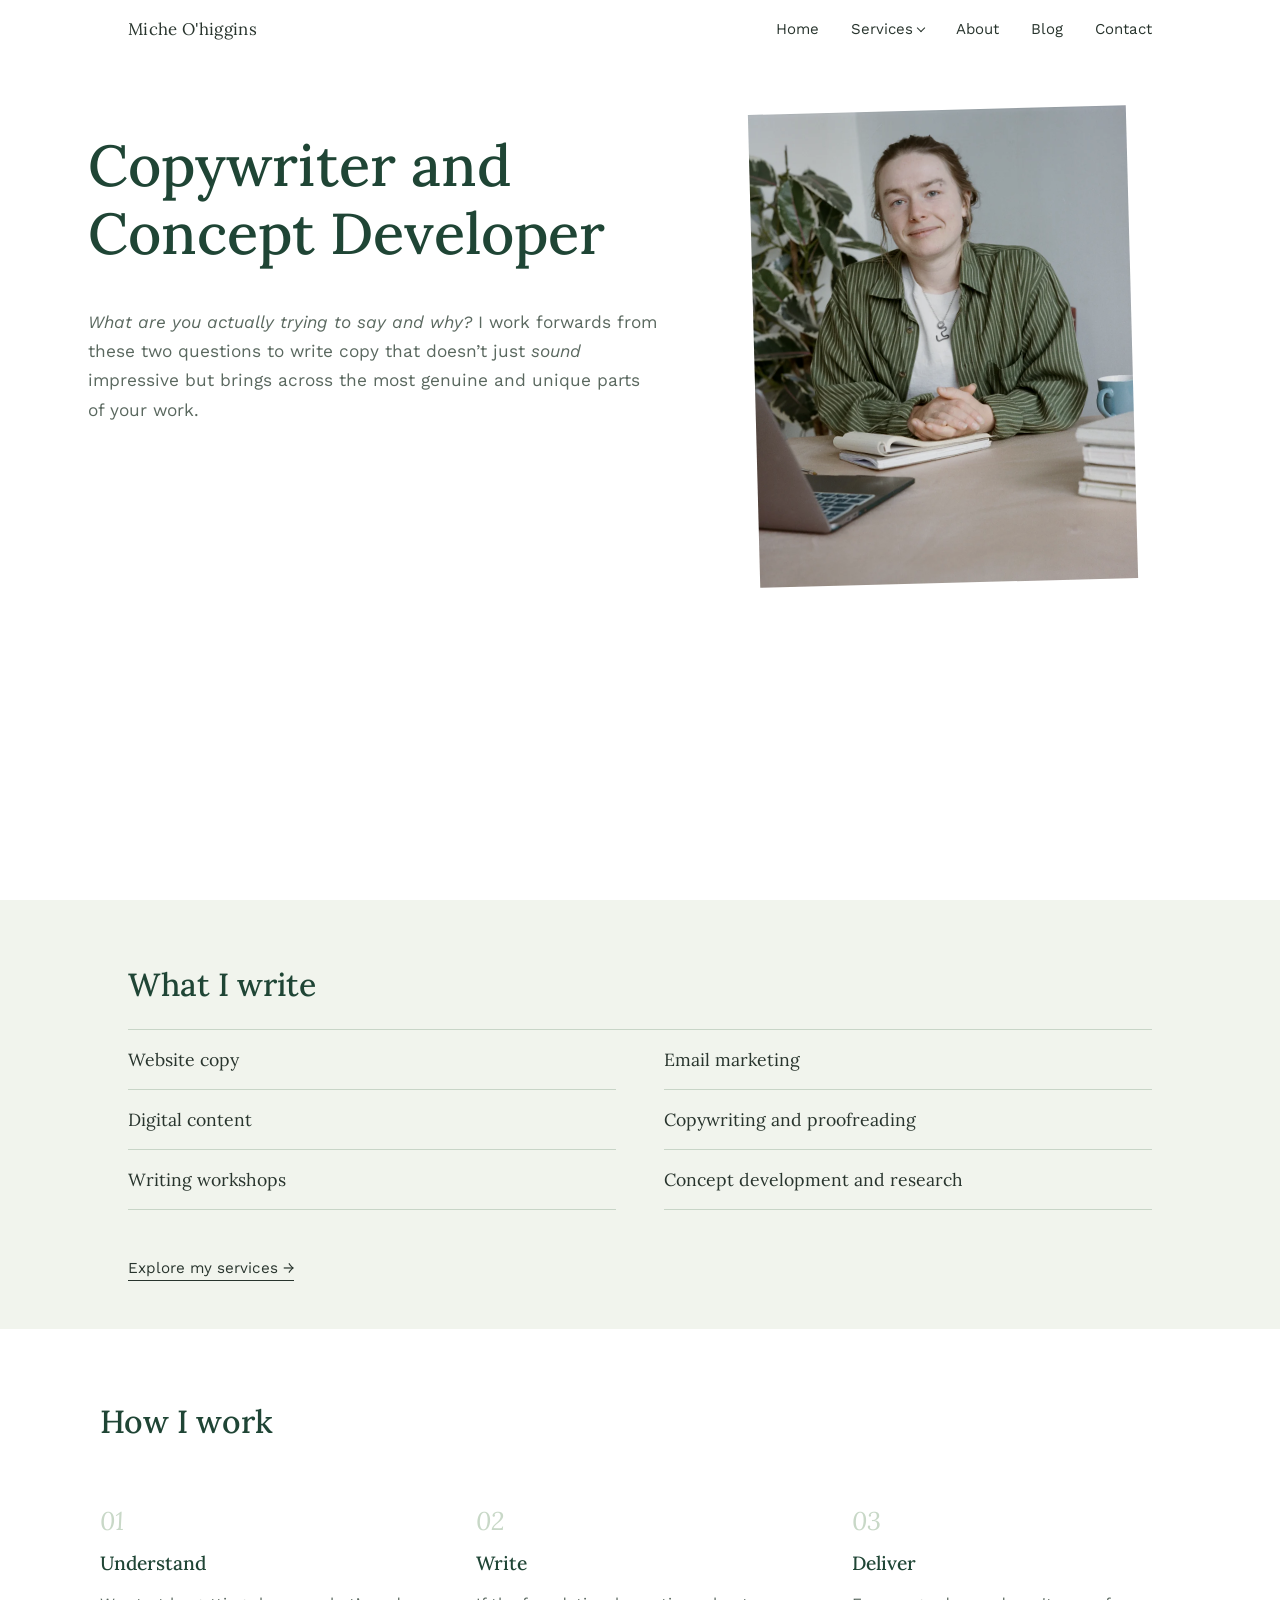
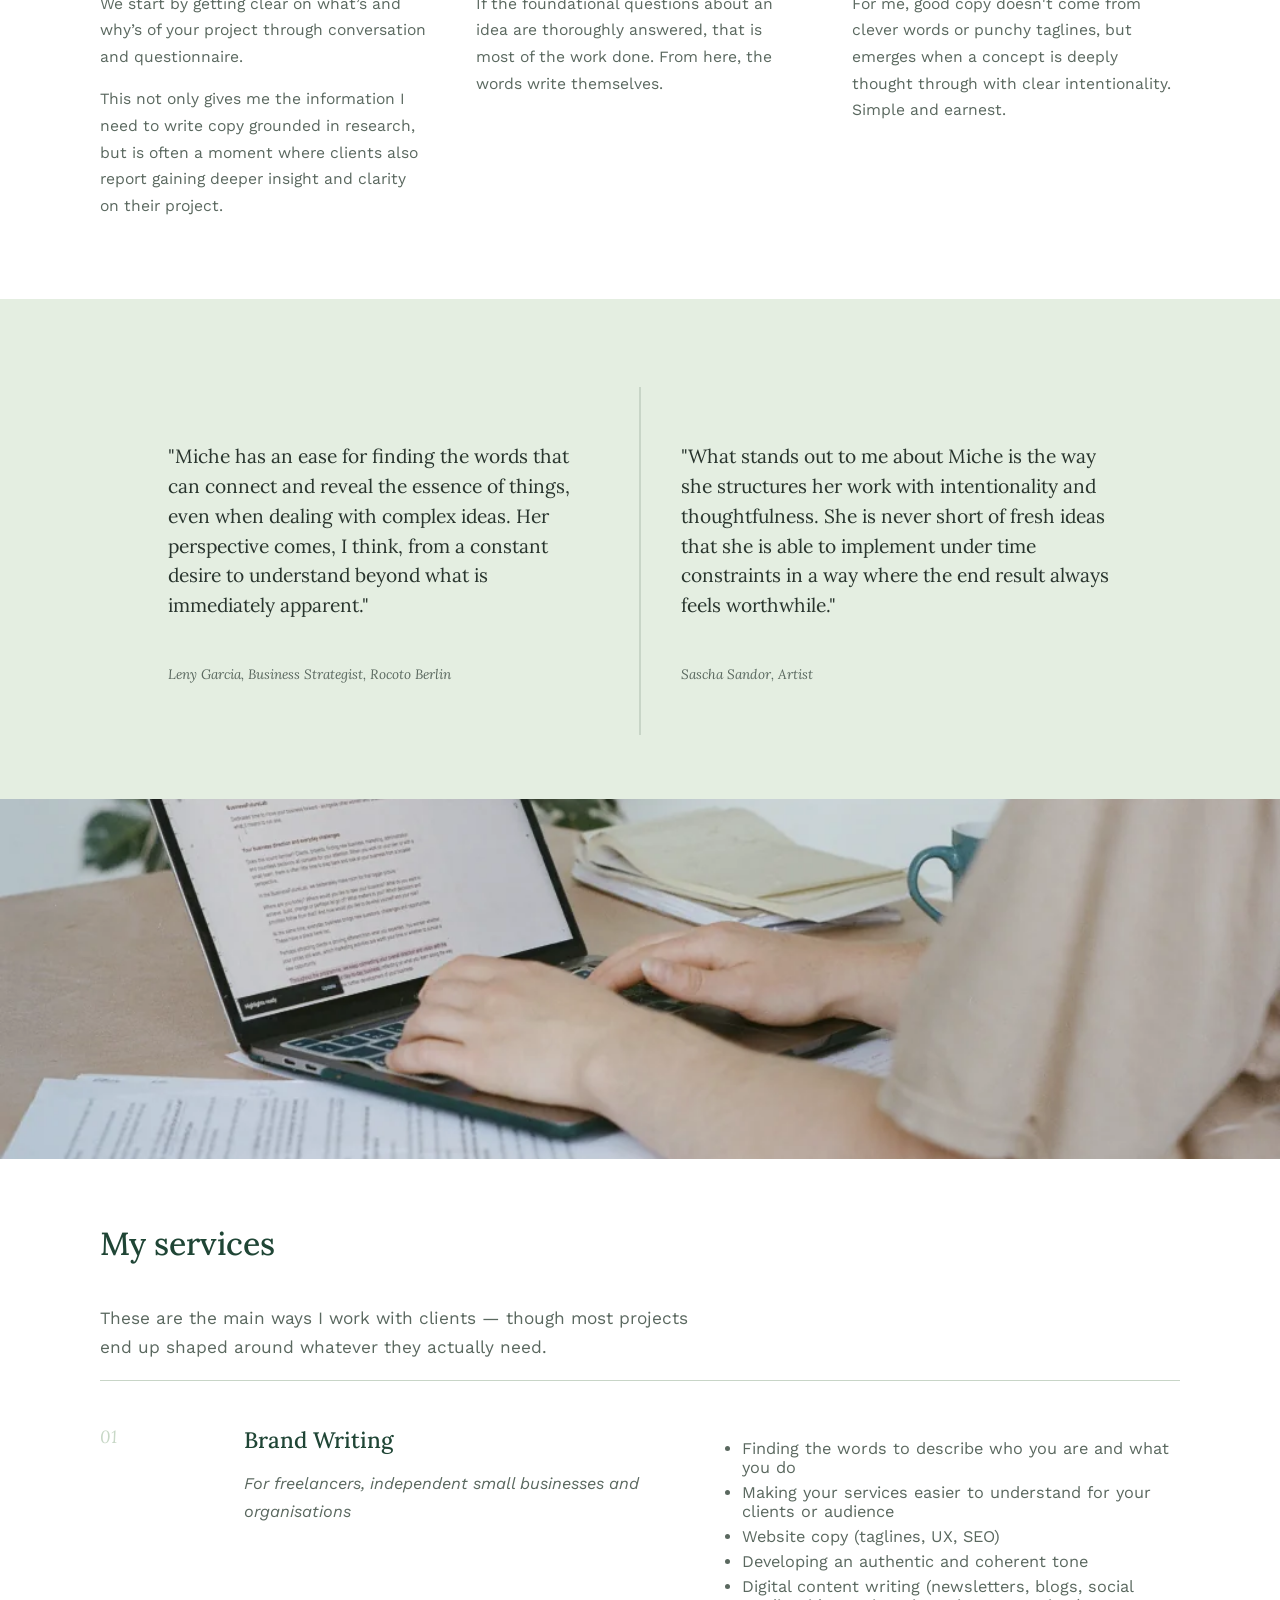
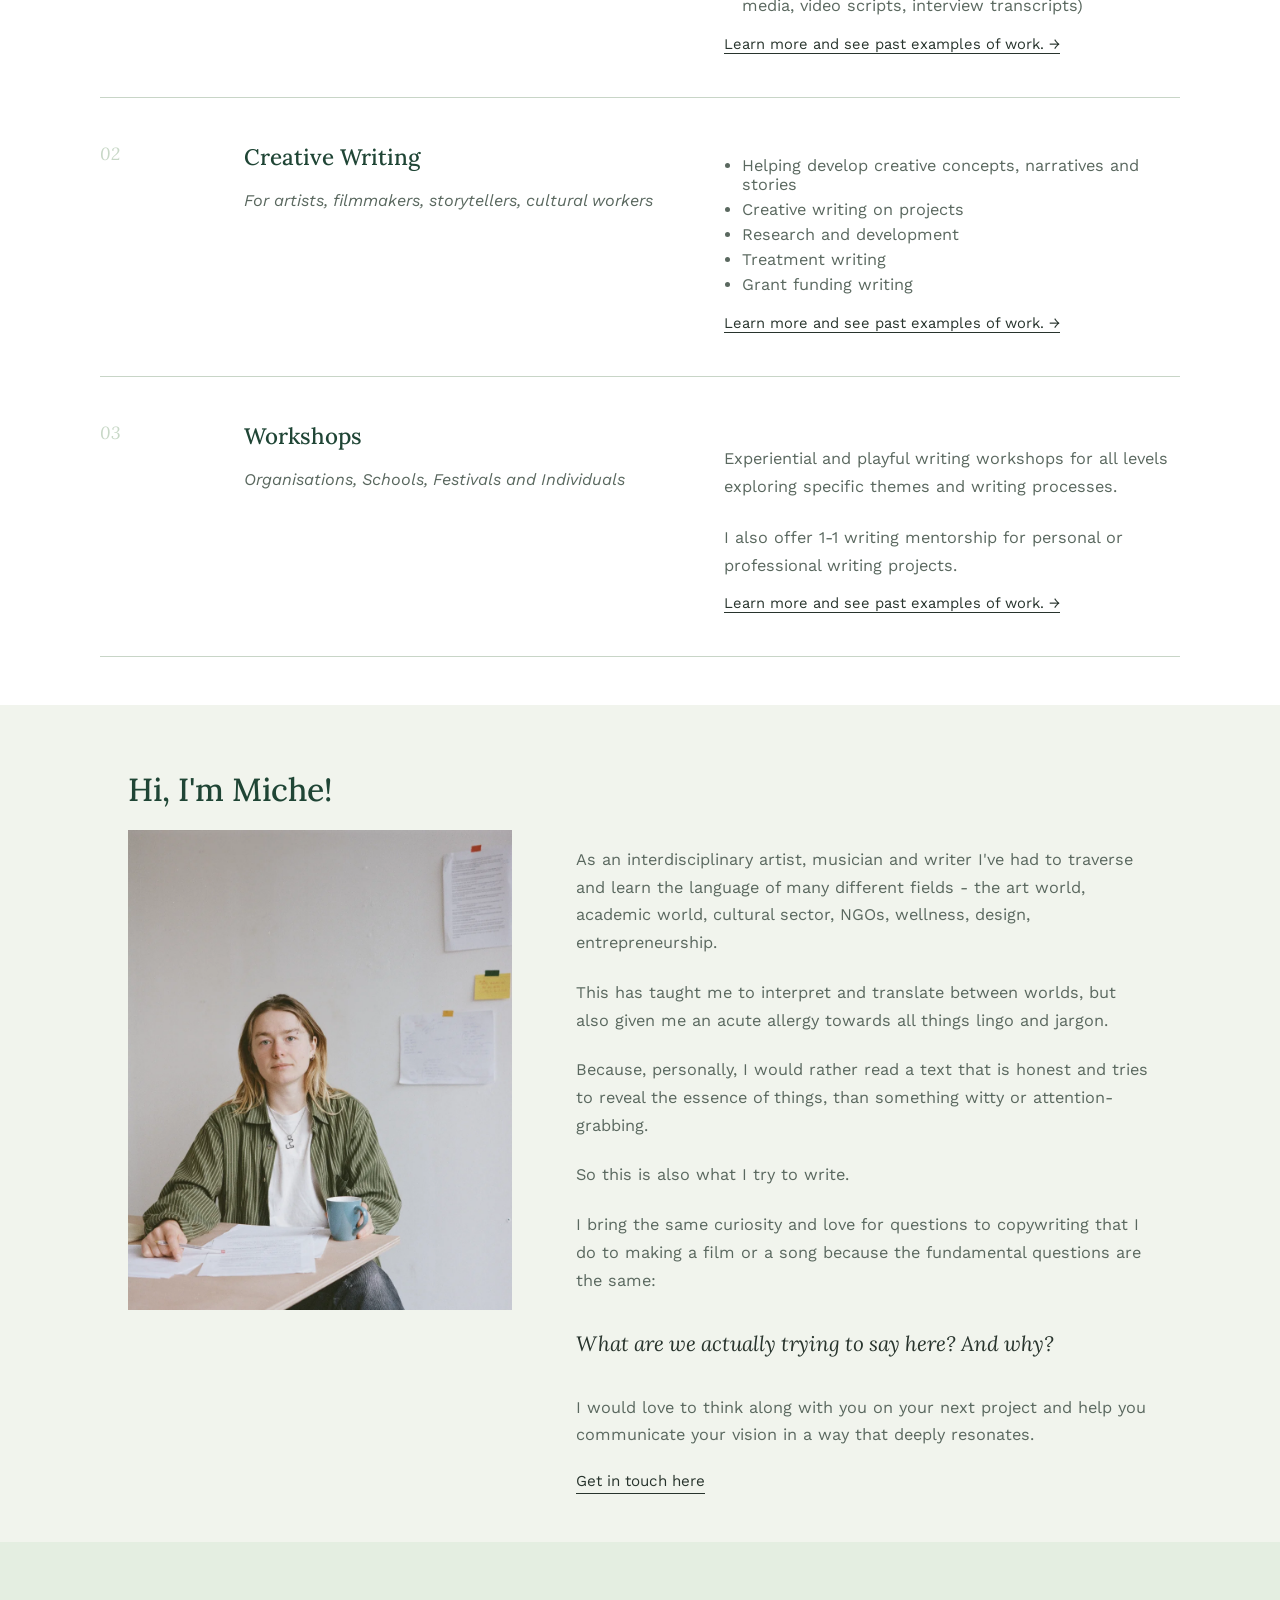
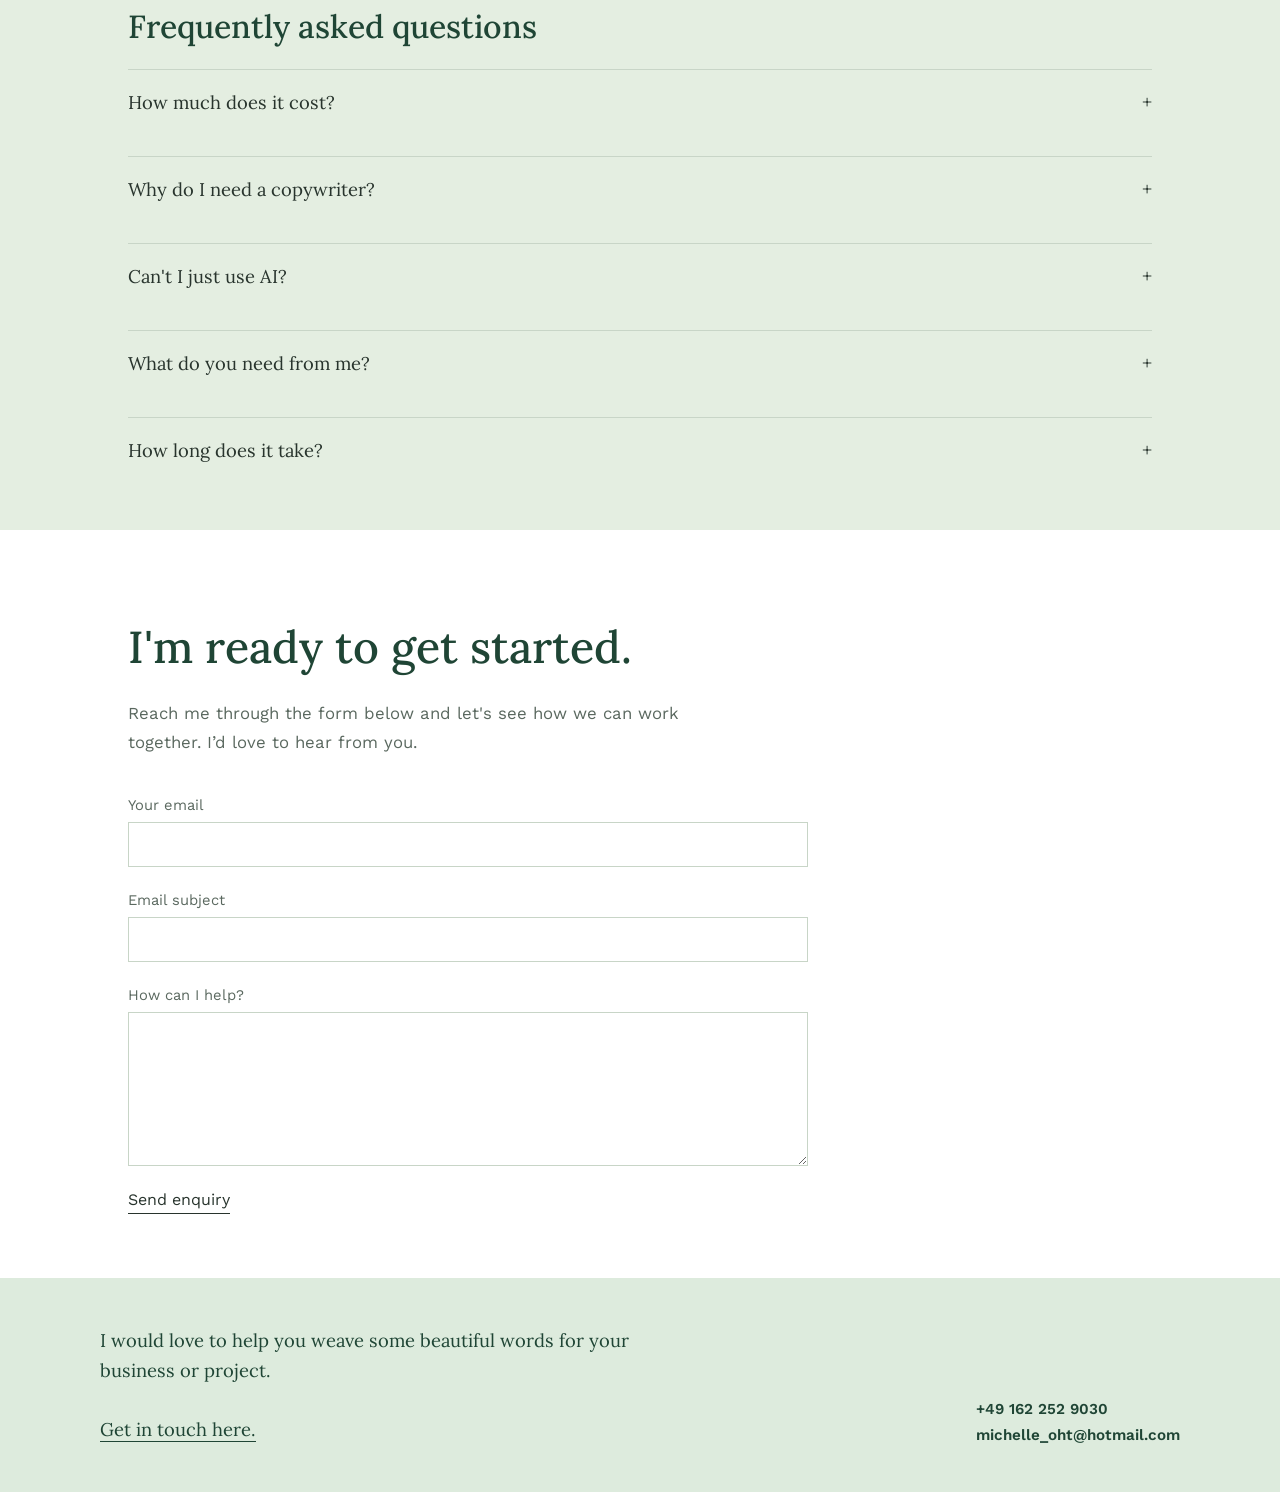
==== index.html @ e4457ed1 "webp images + equal mobile section padding" ====
<!DOCTYPE html>
<html lang="en">
<head>
<meta charset="UTF-8">
<meta name="viewport" content="width=device-width, initial-scale=1, viewport-fit=cover">
<title>Miche O'higgins — Copywriter and Concept Developer</title>
<link rel="preconnect" href="https://fonts.googleapis.com">
<link rel="preconnect" href="https://fonts.gstatic.com" crossorigin>
<link href="https://fonts.googleapis.com/css2?family=Lora:ital,wght@0,400;0,500;0,600;1,400&family=Work+Sans:wght@300;400;500;600&display=swap" rel="stylesheet">
<link rel="stylesheet" href="css/style.css?v=2">
</head>
<body class="homepage">

<header class="nav" id="siteNav">
  <div class="nav-inner">
    <a class="nav-name" href="#top">Miche O'higgins</a>
    <nav class="links" id="navLinks">
      <a href="#top">Home</a>
      <div class="dropdown" id="servicesDropdown">
        <button class="dd-trigger" id="ddTrigger" aria-expanded="false" aria-haspopup="true">Services</button>
        <div class="dd-menu" id="ddMenu">
          <a href="brand-writing.html">Brand Writing</a>
          <a href="creative-writing.html">Creative Writing</a>
          <a href="workshops.html">Workshops</a>
        </div>
      </div>
      <a href="about.html">About</a>
      <a href="blog.html">Blog</a>
      <a href="#contact">Contact</a>
    </nav>
    <button class="menu-btn" id="menuBtn" aria-label="Toggle menu">Menu</button>
  </div>
</header>

<main id="top">

  <section class="hero">
    <div class="hero-inner wrap">
      <div class="hero-copy">
        <h1>Copywriter and Concept Developer</h1>
        <p class="lede"><em>What are you actually trying to say and why?</em> I work forwards from these two questions to write copy that doesn’t just <em>sound</em> impressive but brings across the most genuine and unique parts of your work.</p>
      </div>
      <img class="hero-profile" src="images/6.webp" alt="Portrait of Miche O'higgins">
    </div>
  </section>

  <section class="services-intro" id="what">
    <div class="wrap fade">
      <h2>What I write</h2>
      <ul class="plain">
        <li>Website copy</li>
        <li>Email marketing</li>
        <li>Digital content</li>
        <li>Copywriting and proofreading</li>
        <li>Writing workshops</li>
        <li>Concept development and research</li>
        
      </ul>
      <a class="btn" href="#services">Explore my services →</a>
    </div>
  </section>

  <section class="wrap fade" id="how">
    <h2 style="font-size:2rem;font-weight:500;margin:0 0 40px;">How I work</h2>
    <div class="work-cols">
      <div class="work-col">
        <div class="num">01</div>
        <h3>Understand</h3>
        <p>We start by getting clear on what’s and why’s of your project through conversation and questionnaire.</p>
        <p>This not only gives me the information I need to write copy grounded in research, but is often a moment where clients also report gaining deeper insight and clarity on their project.</p>
      </div>
      <div class="work-col">
        <div class="num">02</div>
        <h3>Write</h3>
        <p>If the foundational questions about an idea are thoroughly answered, that is most of the work done. From here, the words write themselves.</p>
      </div>
      <div class="work-col">
        <div class="num">03</div>
        <h3>Deliver</h3>
        <p>For me, good copy doesn't come from clever words or punchy taglines, but emerges when a concept is deeply thought through with clear intentionality. Simple and earnest.</p>
      </div>
    </div>
  </section>

  <section class="testimonials fade">
    <div class="wrap">
      <div class="t-grid">
        <div class="t-card">
          <p>&quot;Miche has an ease for finding the words that can connect and reveal the essence of things, even when dealing with complex ideas. Her perspective comes, I think, from a constant desire to understand beyond what is immediately apparent.&quot;</p>
          <p class="who">Leny Garcia, Business Strategist, Rocoto Berlin</p>
        </div>
        <div class="t-card">
          <p>&quot;What stands out to me about Miche is the way she structures her work with intentionality and thoughtfulness. She is never short of fresh ideas that she is able to implement under time constraints in a way where the end result always feels worthwhile.&quot;</p>
          <p class="who">Sascha Sandor, Artist</p>
        </div>
      </div>
    </div>
  </section>

  <div class="img-banner" role="img" aria-label="Decorative banner image"></div>

  <section class="wrap fade" id="services">
    <h2 style="font-size:2rem;font-weight:500;margin:0 0 40px;">My services</h2>
    <p style="max-width:56ch;">These are the main ways I work with clients — though most projects end up shaped around whatever they actually need.</p>

    <div class="service">
      <div class="snum">01</div>
      <div><h3><a href="brand-writing.html">Brand Writing</a></h3><p class="sub"><em>For freelancers, independent small businesses and organisations</em></p></div>
      <div><ul><li>Finding the words to describe who you are and what you do </li><li>Making your services easier to understand for your clients or audience</li><li>Website copy (taglines, UX, SEO)</li><li>Developing an authentic and coherent tone</li><li>Digital content writing (newsletters, blogs, social media, video scripts, interview transcripts)</li></ul><a class="service-learn-more" href="brand-writing.html">Learn more and see past examples of work. →</a><div class="service-examples"><h4>Examples of past work</h4><details class="accordion"><summary>Mette Theilmann<span class="icon">+</span></summary><div class="a-body"><p>&quot;Working with Miche as a copywriter was not only helpful but also highly inspiring and insightful. She brought a thoughtful and creative approach to the process, by asking questions that gently challenged and expanded my ideas and concepts. This helped us bring greater depth, meaning and authenticity to a business concept that was complex and deeply personal.&quot;</p><p>&quot;I would highly recommend Miche to anyone looking for thoughtful, creative and meaningful copywriting, that is standout and not the generic AI content that is everywhere today.&quot;</p><p><em>Mette Theilmann, mettetheilmann.com</em></p></div></details></div></div>
    </div>
    <div class="service">
      <div class="snum">02</div>
      <div><h3><a href="creative-writing.html">Creative Writing</a></h3><p class="sub"><em>For artists, filmmakers, storytellers, cultural workers</em></p></div>
      <div><ul><li>Helping develop creative concepts, narratives and stories</li><li>Creative writing on projects</li><li>Research and development</li><li>Treatment writing</li><li>Grant funding writing</li></ul><a class="service-learn-more" href="creative-writing.html">Learn more and see past examples of work. →</a><div class="service-examples"><h4>Examples of past work</h4><details class="accordion"><summary>Studio ANRK<span class="icon">+</span></summary><div class="a-body"><p><em>In-house writer and researcher from 2022-2023</em></p><p>"Miche's research and creative work was the backbone of the early development work on two key projects, Camp Century and There Exists, as well as helpful on several others. Piecing together the story and diving deep on the historical accuracy of our work, Miche brought rigour and curiosity, and an ability to process often complex, contradictory information in a way that kept us focused on our longer term goals, while discovering the small, human facts that made sure our research didn't just inform the project but shaped its emotional and narrative core. It was a real pleasure and I'd work with Miche again in a heartbeat."</p><p><em>Anrick Bregman, Founder of Studio ANRK and Edge</em></p></div></details><details class="accordion"><summary>Arvid and Marie<span class="icon">+</span></summary><div class="a-body"><p><em>For the artist duo I assisted on conceptualising and writing the script for their talking massage chair installation.</em></p><p>Audiences could select from prewritten responses to navigate a choose-your-adventure style interaction that explored intimacy and automation.</p></div></details></div></div>
    </div>
    <div class="service">
      <div class="snum">03</div>
      <div><h3><a href="workshops.html">Workshops</a></h3><p class="sub"><em>Organisations, Schools, Festivals and Individuals</em></p></div>
      <div><p class="service-note">Experiential and playful writing workshops for all levels exploring specific themes and writing processes.</p><p class="service-note">I also offer 1-1 writing mentorship for personal or professional writing projects.</p><a class="service-learn-more" href="workshops.html">Learn more and see past examples of work. →</a><div class="service-examples"><h4>Examples of past work</h4><details class="accordion"><summary>Robin Schubert<span class="icon">+</span></summary><div class="a-body"></div></details></div></div>
    </div>

  </section>

  <section class="about fade" id="about">
    <div class="wrap">
      <h2 style="font-size:2rem;font-weight:500;margin:0 0 20px;">Hi, I'm Miche!</h2>
      <div class="about-grid">
        <img class="portrait" src="images/2.webp" alt="Portrait of Miche O'higgins">
        <div>
          <p>As an interdisciplinary artist, musician and writer I've had to traverse and learn the language of many different fields - the art world, academic world, cultural sector, NGOs, wellness, design, entrepreneurship.</p>
          <p>This has taught me to interpret and translate between worlds, but also given me an acute allergy towards all things lingo and jargon.</p>
          <p>Because, personally, I would rather read a text that is honest and tries to reveal the essence of things, than something witty or attention-grabbing.</p>
          <p>So this is also what I try to write.</p>
          <p>I bring the same curiosity and love for questions to copywriting that I do to making a film or a song because the fundamental questions are the same:</p>
          <p class="q">What are we actually trying to say here? And why?</p>
          <p>I would love to think along with you on your next project and help you communicate your vision in a way that deeply resonates.</p>
          <a class="btn" href="#contact">Get in touch here</a>
        </div>
      </div>
    </div>
  </section>

  <section class="faq fade" id="faq">
    <div class="wrap">
      <h2 style="font-size:2rem;font-weight:500;margin:0 0 20px;">Frequently asked questions</h2>
      <details class="accordion"><summary>How much does it cost?<span class="icon">+</span></summary><div class="a-body"><p>My costs vary depending on who I am working with and the scope of the project. To give you an idea of what I have charged my clients recently:</p><ul style="list-style:none;padding-left:40px;"><li>- Complete website package for a small independent business (homepage, about me and 3 additional pages) - 600 €</li><li>- Reviewing and giving feedback on existing website copy - 60 €</li><li>- Writing an 'About me' text - 120 €</li><li>- Writing a workshop description - 90 €</li></ul><p>I always factor time for research and revisions into my price. Although the writing itself might only take an hour, as much time, if not more, is spent researching and understanding before the writing can actually begin. For example, writing an About Me section for a website requires:</p><ul style="list-style:none;padding-left:40px;"><li>- 1 hour reviewing your existing documents/work/website</li><li>- 1 hour compiling a questionnaire and reviewing answers</li><li>- 1 hour writing a first draft</li><li>- 1 hour revisions and final draft</li></ul><p>4 hours total at 30€/hour = 120€</p><p>For workshop requests, get in touch for a quote.</p></div></details>
      <details class="accordion"><summary>Why do I need a copywriter?<span class="icon">+</span></summary><div class="a-body">We are often so immersed in our own work that it's hard to see it objectively anymore. A copywriter is an outside pair of eyes to reflect back things you might have missed, offer new insights and refreshing perspectives. A good copywriter won't just work on assumption or intuition, but will take decisions backed by research; talking to your clients, conducting market research and thoughtfully-tailored questionnaires. Reaching a thorough and grounded understanding of your work is not only beneficial for communicating with your clients, but also will leave you with more confidence and clarity in your work.</div></details>
      <details class="accordion"><summary>Can't I just use AI?<span class="icon">+</span></summary><div class="a-body">Although it seems like a life hack in the short run, I think cutting corners when it comes to labouring over our ideas doesn't pay off in the big picture. I am a believer in the messy process of questioning and thinking, and that going through this struggle is how we develop work that has true integrity and originality. I am here to go through that challenging process together! A good text communicates your spirit and values not only in the words chosen, but in how those words are delivered. That's why I help you find a personal tone and style that uniquely embodies you, rather than the generic style of most AI generated text today.</div></details>
      <details class="accordion"><summary>What do you need from me?<span class="icon">+</span></summary><div class="a-body"><p>When I start working with a new client, on a website, a workshop concept or other project, I usually ask for the following things:</p><ul><li>Examples of previous or existing copy (from websites or other material) so I can get an idea of the voice and style you are already using.</li><li>More info about yourself, organisation or business (usually from a website or CV).</li><li>An outline of the project you need copy for. This can be a messy and unformulated document of thoughts. In fact, I prefer to receive a document written in your own, unedited voice than something that has already passed through ChatGPT.</li><li>I send you a questionnaire to fill out with questions about the intention and goal of your project, the tone you are aiming for and the practicalities the text needs to fulfill.</li></ul><p>Then I get started!</p></div></details>
      <details class="accordion"><summary>How long does it take?<span class="icon">+</span></summary><div class="a-body"><p>I usually send you a first draft within a few days, you tell me what you like or don't like, and from there I create the final copy.</p><p>A full website copy takes a little longer, usually between 2-3 weeks.</p></div></details>
    </div>
  </section>

  <section class="contact fade" id="contact">
    <div class="wrap">
    <h2>I'm ready to get started.</h2>
    <p class="lede">Reach me through the form below and let's see how we can work together. I’d love to hear from you.</p>
    <form class="contact-form" action="https://api.web3forms.com/submit" method="POST">
      <input type="hidden" name="access_key" value="76eb0347-9ee0-4606-85aa-691247d043fa">
      <label for="email">Your email</label>
      <input id="email" name="email" type="email" autocomplete="email" required>
      <label for="subject">Email subject</label>
      <input id="subject" name="subject" type="text">
      <label for="help">How can I help?</label>
      <textarea id="help" name="message" rows="5"></textarea>
      <button class="form-submit" type="submit">Send enquiry</button>
    </form>
    </div>
  </section>

</main>

<footer>
  <div class="footer-inner">
    <p class="footer-text">I would love to help you weave some beautiful words for your business or project.<br><br><a href="#contact">Get in touch here.</a></p>
    <div class="footer-contact">
      <span>+49 162 252 9030</span>
      <a href="mailto:michelle_oht@hotmail.com">michelle_oht@hotmail.com</a>
    </div>
  </div>
</footer>

<script>
  // smooth scroll for same-page anchors only
  document.querySelectorAll('a[href^="#"]').forEach(a => {
    a.addEventListener('click', (e) => {
      e.preventDefault();
      const target = document.querySelector(a.getAttribute('href'));
      if (target) target.scrollIntoView({ behavior: 'smooth' });
    });
  });

  // scroll shadow on nav
  const nav = document.getElementById('siteNav');
  window.addEventListener('scroll', () => {
    nav.classList.toggle('scrolled', window.scrollY > 8);
  }, {passive:true});

  // mobile menu
  const menuBtn = document.getElementById('menuBtn');
  const navLinks = document.getElementById('navLinks');
  menuBtn.addEventListener('click', () => navLinks.classList.toggle('open'));
  navLinks.querySelectorAll('a').forEach(a => a.addEventListener('click', () => {
    navLinks.classList.remove('open');
    document.getElementById('servicesDropdown').classList.remove('open');
  }));

  // services dropdown
  const dropdown = document.getElementById('servicesDropdown');
  const ddTrigger = document.getElementById('ddTrigger');
  ddTrigger.addEventListener('click', (e) => {
    e.stopPropagation();
    const isOpen = dropdown.classList.toggle('open');
    ddTrigger.setAttribute('aria-expanded', isOpen);
  });
  document.addEventListener('click', (e) => {
    if(!dropdown.contains(e.target)){
      dropdown.classList.remove('open');
      ddTrigger.setAttribute('aria-expanded','false');
    }
  });
  document.addEventListener('keydown', (e) => {
    if(e.key === 'Escape'){
      dropdown.classList.remove('open');
      ddTrigger.setAttribute('aria-expanded','false');
    }
  });

  // fade-in on scroll
  try{
    const io = new IntersectionObserver((entries)=>{
      entries.forEach(e=>{ if(e.isIntersecting){ e.target.classList.add('in'); io.unobserve(e.target); } });
    }, {threshold:0.12});
    document.querySelectorAll('.fade').forEach(el=>io.observe(el));
  }catch(e){
    document.querySelectorAll('.fade').forEach(el=>el.classList.add('in'));
  }
</script>
</body>
</html>
---- css/style.css ----
:root{
  box-sizing:border-box;
  --white:#FFFFFF;
  --cream:#F1F4ED;
  --beige:#E4EEE1;
  --grey:#C8D8C7;
  --charcoal:#28342D;
  --charcoal-soft:#5A685F;
  --line:#C8D5C7;
  --green-dark:#1F4535;
  --green-light:#DDEBDD;
  padding-top:env(safe-area-inset-top,0px);
  padding-bottom:env(safe-area-inset-bottom,0px);
}
html{scroll-behavior:auto;scroll-padding-top:80px;}
*,*::before,*::after{box-sizing:inherit;}
body{
  margin:0;background:var(--white);color:var(--charcoal);
  font-family:'Work Sans',sans-serif;font-weight:400;
  -webkit-font-smoothing:antialiased;
}
h1,h2,h3,.serif{font-family:'Lora',serif;color:var(--green-dark);}
p{line-height:1.7;color:var(--charcoal-soft);max-width:62ch;}
a{color:inherit;}
.wrap{max-width:1080px;margin:0 auto;padding:0 28px;}
@media(max-width:760px){.wrap{padding:0 40px;}}
@media(max-width:760px){#how,#services{padding-left:40px;padding-right:40px;}}
@media(max-width:760px){.work-cols{padding:0;}}
section{padding:110px 0;}
@media(max-width:720px){section{padding:72px 0;}}
.homepage section:not(.hero){padding:88px 0 64px;}
@media(max-width:720px){.homepage section:not(.hero){padding-top:64px;padding-bottom:48px;}}
.rule{border:none;border-top:1px solid var(--line);}

/* NAV */
header.nav{
  position:fixed;top:0;left:0;right:0;z-index:50;
  background:rgba(255,255,255,0.86);backdrop-filter:blur(6px);
  padding-top:env(safe-area-inset-top,0px);
  border-bottom:1px solid transparent;
  transition:border-color .3s ease;
}
header.nav.scrolled{border-bottom-color:var(--line);}
.nav-inner{
  max-width:1080px;margin:0 auto;padding:18px 28px;
  display:flex;justify-content:space-between;align-items:center;
}
.nav-name{font-family:'Lora',serif;font-size:1.05rem;letter-spacing:.02em;text-decoration:none;}
nav.links{display:flex;gap:32px;list-style:none;margin:0;padding:0;}
nav.links a{font-size:.94rem;text-decoration:none;color:var(--charcoal);position:relative;}
nav.links a::after{content:"";position:absolute;left:0;bottom:-4px;width:0;height:1px;background:var(--charcoal);transition:width .25s ease;}
nav.links a:hover::after{width:100%;}
.menu-btn{display:none;background:none;border:none;font-family:'Work Sans';font-size:.9rem;cursor:pointer;color:var(--charcoal);}

/* Dropdown */
.dropdown{position:relative;}
.dd-trigger{
  background:none;border:none;font-family:'Work Sans';font-size:.94rem;color:var(--charcoal);
  cursor:pointer;padding:0;display:flex;align-items:center;gap:5px;
}
.dd-trigger::after{content:"";width:6px;height:6px;border-right:1px solid var(--charcoal);border-bottom:1px solid var(--charcoal);
  transform:rotate(45deg);margin-top:-3px;transition:transform .2s ease;}
.dropdown.open .dd-trigger::after{transform:rotate(-135deg);margin-top:3px;}
@media(min-width:761px){
  .dropdown:hover .dd-menu,.dropdown:focus-within .dd-menu{opacity:1;visibility:visible;transform:translateY(0);}
  .dropdown:hover .dd-trigger::after,.dropdown:focus-within .dd-trigger::after{transform:rotate(-135deg);margin-top:3px;}
}
.dd-menu{
  position:absolute;top:28px;left:0;min-width:170px;background:var(--white);
  border:1px solid var(--line);padding:6px 0;
  opacity:0;visibility:hidden;transform:translateY(-6px);
  transition:opacity .18s ease,transform .18s ease,visibility .18s;
  z-index:60;
}
.dropdown.open .dd-menu{opacity:1;visibility:visible;transform:translateY(0);}
.dd-menu a{display:block;padding:10px 16px;font-size:.9rem;text-decoration:none;color:var(--charcoal);}
.dd-menu a:hover{background:var(--green-light);}
.dd-menu a[href="workshops.html"] + a[href="workshops.html"]{display:none;}
.dd-menu a::after{display:none;}
@media(max-width:760px){
  nav.links{display:none;}
  .menu-btn{display:block;}
  nav.links.open{
    display:flex;flex-direction:column;gap:0;position:fixed;top:60px;left:0;right:0;
    background:var(--white);border-bottom:1px solid var(--line);padding:8px 28px 20px;
    max-height:calc(100vh - 60px);overflow-y:auto;
  }
  nav.links.open a{padding:12px 0;border-bottom:1px solid var(--line);}
  nav.links.open a:last-child{border-bottom:none;}
  .dropdown{border-bottom:1px solid var(--line);}
  .dd-trigger{width:100%;padding:12px 0;justify-content:space-between;}
  .dd-menu{
    position:static;border:none;padding:0 0 8px 14px;min-width:0;
    opacity:1;visibility:visible;transform:none;display:none;
  }
  .dropdown.open .dd-menu{display:block;}
  .dd-menu a{padding:10px 0;border-bottom:none;}
}

/* HERO */
.hero{position:relative;min-height:100vh;width:100vw;margin-left:calc(50% - 50vw);margin-right:calc(50% - 50vw);overflow:hidden;background:none;}
.homepage .hero{padding-bottom:56px;}
.hero-inner{position:relative;z-index:1;max-width:1160px;margin:0 auto;padding:0 28px 64px;display:grid;grid-template-columns:1.1fr 0.9fr;align-items:end;gap:32px;}
.hero-copy{max-width:720px;transform:translateY(-140px);}
.hero-profile{display:block;width:100%;max-width:378px;justify-self:end;object-fit:cover;aspect-ratio:4/5;border-radius:0;filter:brightness(0.9) contrast(1.08) saturate(0.9);margin-top:0;transform:rotate(-1.5deg);margin-right:60px;}
.hero .name{font-size:.95rem;letter-spacing:.03em;color:var(--charcoal-soft);margin:0 0 6px;}
.hero .role{font-size:.95rem;color:var(--charcoal-soft);margin:0 0 40px;}
.hero h1{
  font-size:clamp(2.1rem,5vw,3.6rem);line-height:1.18;font-weight:500;
  margin:0 0 40px;max-width:16ch;
}
.hero p.lede{font-size:1.08rem;max-width:52ch;}
.scroll-hint{margin-top:80px;font-size:.85rem;color:var(--charcoal-soft);}

/* Full-width image banner */
.img-banner{width:100vw;margin-left:calc(50% - 50vw);margin-right:calc(50% - 50vw);height:360px;background-image:url('../images/3.webp');background-size:cover;background-position:center;background-repeat:no-repeat;}
@media(max-width:720px){.img-banner{height:220px;}}

/* Section 2 */
.services-intro{background:var(--cream);}
.services-intro h2{font-size:2rem;font-weight:500;margin:0 0 24px;}
.services-intro .lead{font-size:1.05rem;margin-bottom:48px;}
#what,#services,#about,#faq{padding-top:110px;}
#pricing{padding-top:110px;padding-bottom:120px;}
.homepage #what,.homepage #services,.homepage #about,.homepage #pricing,.homepage #faq{padding-top:64px;padding-bottom:48px;}
.homepage #how{padding-top:72px;padding-bottom:64px;}
#what ul.plain{display:grid;grid-template-columns:repeat(2,minmax(0,1fr));column-gap:48px;}
ul.plain{list-style:none;margin:0 0 48px;padding:0;border-top:1px solid var(--line);}
ul.plain li{padding:18px 0;border-bottom:1px solid var(--line);font-size:1.1rem;font-family:'Lora',serif;}
@media(max-width:760px){#what ul.plain{grid-template-columns:1fr;}}
.btn{
  display:inline-block;font-family:'Work Sans';font-size:.95rem;text-decoration:none;
  color:var(--charcoal);border-bottom:1px solid var(--charcoal);padding-bottom:3px;
}

/* How I work */
.work-cols{display:grid;grid-template-columns:repeat(3,1fr);gap:48px;margin-top:62px;}
@media(max-width:760px){.work-cols{grid-template-columns:1fr;gap:44px;}}
.work-col .num{font-family:'Lora',serif;font-style:italic;color:var(--grey);font-size:1.6rem;margin-bottom:14px;}
.work-col h3{font-size:1.2rem;font-weight:500;margin:0 0 12px;}
.work-col p{font-size:.98rem;}

/* Testimonials */
.testimonials{background:var(--beige);padding:64px 0;}
.homepage .testimonials{padding:24px 0 32px;}
.t-grid{display:grid;grid-template-columns:1fr 1fr;gap:2px;background:var(--line);margin-top:0;}
@media(max-width:760px){.t-grid{grid-template-columns:1fr;}}
.t-card{background:var(--beige);padding:36px 40px;display:flex;flex-direction:column;justify-content:space-between;}
@media(max-width:760px){.t-card{aspect-ratio:auto;padding:36px 28px;}}
.t-card p{font-family:'Lora',serif;font-size:1.2rem;font-style:italic;color:var(--charcoal);line-height:1.55;}
.t-card .who{font-size:.85rem;color:var(--charcoal-soft);margin-top:24px;}
.t-card > p:not(.who){font-style:normal;}
.t-card .who{font-style:italic;}

/* Services detail */
#services > p{font-size:1.08rem;}
.service-page{position:relative;isolation:isolate;padding-top:140px;padding-bottom:88px;}
.service-page::before{display:none;}
.service-page h1{font-size:clamp(1.6rem,3vw,2.3rem);line-height:1.18;font-weight:500;margin:0 0 16px;max-width:24ch;}
.service-page-tagline{font-size:1.02rem;line-height:1.5;margin:0 0 24px;max-width:75ch;}
.service-page-sub{font-size:1.05rem;margin:0 0 8px;}
.service-page-grid{display:grid;grid-template-columns:1fr;gap:44px;border-top:1px solid var(--line);padding-top:20px;}
.service-creative .service-page-grid,.service-brand .service-page-grid{border-top:none;}
.service-page-grid ul{margin:0;padding-left:20px;color:var(--charcoal-soft);font-size:1.02rem;}
.service-page-grid li{margin-bottom:12px;}
.service-page .service-examples{margin-top:0;}
.service-page .service-examples h2{font-size:1.25rem;font-weight:500;margin:0 0 24px;}
.service-page > .btn{margin-top:52px;}
@media(max-width:760px){.service-page{padding-top:110px;padding-bottom:64px;}.service-page-sub{margin-bottom:40px;}.service-page-grid{grid-template-columns:1fr;gap:44px;}.service-brand .service-examples details[open] .a-body,.service-creative .service-examples details[open] .a-body,.service-identity .service-examples details[open] .a-body{background-position:center bottom;background-size:180px auto;padding-right:0;padding-bottom:200px;}.service-page > .btn{margin-top:40px;}}
.service{padding:44px 0;border-top:1px solid var(--line);display:grid;grid-template-columns:120px 1fr 1fr;gap:24px;}
@media(max-width:760px){.service{grid-template-columns:1fr;gap:10px;}}
.service:last-of-type{border-bottom:1px solid var(--line);}
.service .snum{font-family:'Lora',serif;font-style:italic;color:var(--grey);font-size:1.1rem;}
.service h3{font-size:1.4rem;font-weight:500;margin:0 0 6px;}
.service h3 a{text-decoration:none;}
.service h3 a:hover{text-decoration:underline;text-decoration-thickness:1px;text-underline-offset:5px;}
.service .sub{font-size:1.02rem;color:var(--charcoal-soft);margin-bottom:0;}
.service-learn-more{display:inline-block;margin-top:14px;font-size:.92rem;color:var(--charcoal);text-decoration:underline;text-decoration-thickness:1px;text-underline-offset:4px;}
.service-learn-more:hover{text-decoration-thickness:2px;}
.service ul{margin:14px 0 0;padding-left:18px;color:var(--charcoal-soft);font-size:1.02rem;}
.service ul li{margin-bottom:6px;}
.service-note{font-size:1.02rem;margin:24px 0 0;max-width:75ch;}
.workshop-page .service-note{margin:16px 0 0;}
.workshop-page .service-note:last-of-type{margin-bottom:0;}
.workshop-gallery{margin:32px 0 0;padding:0;}
.gallery-grid{margin:0;padding:0;}
.service-examples{margin-top:36px;}
.homepage .service-examples{display:none;}
.service-examples h4{display:none;}
.service-examples .accordion{margin-top:0;}

/* Work examples */
.work-examples{margin-top:70px;display:grid;grid-template-columns:1fr 1fr;gap:48px;}
@media(max-width:760px){.work-examples{grid-template-columns:1fr;}}
.example{padding-top:28px;border-top:1px solid var(--line);}
.example .tag{font-size:.85rem;color:var(--charcoal-soft);margin-bottom:8px;}
.example h3{font-size:1.25rem;font-weight:500;margin:0 0 10px;}
.example .view{font-size:.9rem;text-decoration:underline;}
.accordion{margin-top:22px;border-top:1px solid var(--line);}
.accordion summary{
  list-style:none;cursor:pointer;padding:16px 0;font-size:.95rem;
  display:flex;justify-content:space-between;align-items:center;
}
.accordion summary::-webkit-details-marker{display:none;}
.accordion summary .icon{font-family:'Lora',serif;font-size:1.2rem;}
.accordion[open] summary .icon{transform:rotate(45deg);display:inline-block;}
.accordion .a-body{padding:0 0 20px;font-size:.98rem;font-style:italic;color:var(--charcoal-soft);}
.service-examples .a-body{font-style:normal;}
.service-brand .service-examples details[open]:nth-of-type(1) .a-body{background:none;padding-right:0;min-height:0;}
.service-creative .service-examples details[open]:nth-of-type(1) .a-body{background:url('../images/anrk.webp') right top / 48% auto no-repeat;padding-right:52%;min-height:400px;}
.service-identity .service-examples details[open]:nth-of-type(1) .a-body{background:url('../images/heredge.webp') right top / 48% auto no-repeat;padding-right:52%;min-height:400px;}
.service-identity .service-examples details[open]:nth-of-type(2) .a-body{background:url('../images/queer.webp') right top / 48% auto no-repeat;padding-right:52%;min-height:400px;}
.service-identity .service-examples details[open]:nth-of-type(3) .a-body{background:url('../images/student.webp') right top / 48% auto no-repeat;padding-right:52%;min-height:400px;}
.service-identity .service-examples details[open]:nth-of-type(1) .a-body,.service-identity .service-examples details[open]:nth-of-type(2) .a-body{background:none;padding-right:0;min-height:0;}
.service-examples .a-body p em{font-style:italic;}
.service-examples .project-link{font-style:normal;margin-bottom:24px;}
.school-static-description{margin:0 0 24px;font-style:italic;}
.school-carousel{position:relative;min-height:180px;overflow:hidden;text-align:left;}
.school-slide{display:none;padding:20px 72px;}
.school-slide.is-active{display:block;}
.mette-carousel{position:relative;min-height:360px;overflow:hidden;}
.mette-slide{position:absolute;inset:0;width:100%;padding:20px 72px;text-align:left;opacity:0;transform:translateX(100%);transition:transform .45s ease,opacity .45s ease;pointer-events:none;}
.mette-slide.is-active{opacity:1;transform:translateX(0);pointer-events:auto;}
.mette-slide.is-exiting{opacity:0;transform:translateX(-100%);}
.mette-slide p{margin-left:0;margin-right:auto;}
.service-brand .mette-slide{max-width:760px;margin:0 auto;}
.mette-slide img{display:block;width:100%;max-height:480px;object-fit:contain;margin:0 auto;}
.carousel-next{position:absolute;right:12px;top:50%;transform:translateY(-50%);border:0;background:none;color:var(--green-dark);font-size:2rem;line-height:1;cursor:pointer;padding:8px;}
.carousel-prev{position:absolute;left:12px;top:50%;transform:translateY(-50%);border:0;background:none;color:var(--green-dark);font-size:2rem;line-height:1;cursor:pointer;padding:8px;z-index:2;}
.service-creative .service-examples details[open]:nth-of-type(1) .a-body{background:none;padding-right:0;min-height:0;}
.creative-carousel{position:relative;min-height:360px;overflow:hidden;}
.creative-slide{position:absolute;inset:0;width:100%;padding:20px 72px;text-align:left;opacity:0;transform:translateX(100%);transition:transform .45s ease,opacity .45s ease;pointer-events:none;}
.creative-slide.is-active{opacity:1;transform:translateX(0);pointer-events:auto;}
.creative-slide.is-exiting{opacity:0;transform:translateX(-100%);}
.creative-slide img{display:block;width:100%;max-height:480px;object-fit:contain;margin:0 auto;}
.service-creative .service-examples details:first-of-type .creative-slide{max-width:760px;margin:0 auto;}
.service-creative .service-examples details:first-of-type .creative-slide:nth-of-type(n+3) img{box-shadow:0 10px 24px rgba(31,69,53,.14);}
.arvid-description{margin-bottom:24px;}
.anrk-static-description{margin:0 0 24px;font-style:italic;}
.service-creative .creative-carousel{min-height:360px;}
.identity-carousel{position:relative;min-height:360px;overflow:hidden;}
.identity-slide{position:absolute;inset:0;width:100%;max-width:760px;margin:0 auto;padding:20px 72px;text-align:left;opacity:0;transform:translateX(100%);transition:transform .45s ease,opacity .45s ease;pointer-events:none;}
.identity-slide.is-active{opacity:1;transform:translateX(0);pointer-events:auto;}
.identity-slide.is-exiting{opacity:0;transform:translateX(-100%);}
.identity-slide img{display:block;width:100%;max-height:480px;object-fit:contain;margin:0 auto;}
.student-description{margin-bottom:24px;}
.service-examples .accordion{border-top:none;}
.service-examples .accordion{width:100%;}
.service-examples .accordion summary{width:min(100%,360px);max-width:100%;justify-content:space-between;gap:20px;border-top:1px solid var(--line);font-size:1.15rem;}
.workshop-archive{display:block;padding-top:0;}
.workshop-page{padding-bottom:24px;}
.workshop-page + .workshop-archive{padding-top:16px;}
.workshop-archive-title{max-width:900px;margin:0 auto 24px;font-size:1.25rem;font-weight:500;}
.workshop-callout{max-width:956px;margin:88px auto 0;padding:0 28px 88px;font-family:'Lora',serif;font-size:1.15rem;color:var(--green-dark);}
.gallery-grid{display:grid;grid-template-columns:repeat(5,1fr);gap:12px;margin-top:0;}
.gallery-item{aspect-ratio:1;overflow:hidden;}
.gallery-item img{width:100%;height:100%;object-fit:cover;display:block;}
@media(max-width:900px){.gallery-grid{grid-template-columns:repeat(3,1fr);}}
@media(max-width:600px){.gallery-grid{grid-template-columns:repeat(2,1fr);}}
.workshop-callout a{text-decoration:none;border-bottom:1px solid var(--green-dark);}
.workshop-page .service-page-sub + .service-note{border-top:1px solid var(--line);padding-top:44px;}
.workshop-carousel{position:relative;width:100%;max-width:900px;margin:0 auto;aspect-ratio:16/10;max-height:680px;overflow:hidden;background:var(--white);}
.workshop-slide{position:absolute;inset:0;opacity:0;transform:translateX(100%);transition:transform .45s ease,opacity .45s ease;pointer-events:none;}
.workshop-slide.is-active{opacity:1;transform:translateX(0);pointer-events:auto;}
.workshop-slide.is-exiting{opacity:0;transform:translateX(-100%);}
.workshop-slide img{display:block;width:100%;height:100%;object-fit:contain;object-position:center;background:var(--white);}
.workshop-slide-copy{position:absolute;right:0;bottom:0;left:0;width:100%;padding:10px 18px;background:#FFFFFF;}
.workshop-slide-copy h2{margin:0 0 4px;font-size:1.2rem;font-weight:500;line-height:1.25;}
.workshop-slide-copy p{margin:0;font-size:.88rem;line-height:1.4;color:var(--charcoal-soft);}
.workshop-controls{display:flex;align-items:center;justify-content:center;gap:28px;padding-top:18px;}
.workshop-controls .carousel-prev,.workshop-controls .carousel-next{position:static;transform:none;padding:6px 10px;color:var(--green-dark);font-size:1.8rem;}
.workshop-counter{min-width:72px;text-align:center;font-variant-numeric:tabular-nums;font-size:.9rem;color:var(--charcoal-soft);}
@media(max-width:760px){.workshop-carousel{aspect-ratio:4/3;}.workshop-slide-copy{padding:8px 11px;}.workshop-slide-copy h2{font-size:1.05rem;margin-bottom:3px;}.workshop-slide-copy p{font-size:.8rem;line-height:1.35;}.workshop-controls{gap:20px;padding-top:12px;}}

/* About */
.about{background:var(--cream);}
.about-page{background:var(--white);}
.about-page-content{background:var(--white);padding-top:180px;}
.about-page-content h1{font-family:'Lora',serif;font-size:clamp(2.1rem,5vw,3.6rem);line-height:1.18;font-weight:500;color:var(--green-dark);margin:0 0 36px;}
.about-page-content .about-grid{margin-top:0;}
@media(max-width:760px){.about-page-content{padding-top:130px;}}
.about-grid{display:grid;grid-template-columns:0.8fr 1.2fr;gap:64px;align-items:start;margin-top:20px;}
@media(max-width:760px){.about-grid{grid-template-columns:1fr;gap:36px;}}
.portrait{
  display:block;width:100%;height:auto;aspect-ratio:4/5;object-fit:cover;
  position:relative;overflow:hidden;
}
.about p{font-size:1.02rem;margin-bottom:22px;}
.about .q{font-family:'Lora',serif;font-style:italic;font-size:1.3rem;color:var(--charcoal);margin:32px 0;}

/* Pricing */
.price-list{margin-top:48px;border-top:1px solid var(--line);}
.price-row{
  display:flex;justify-content:space-between;align-items:baseline;
  padding:26px 0;border-bottom:1px solid var(--line);gap:20px;
}
.price-row .label{font-family:'Lora',serif;font-size:1.15rem;}
.price-row .amount{font-size:.98rem;color:var(--charcoal-soft);white-space:nowrap;}
.price-note{margin-top:36px;font-size:.95rem;}
.pricing-copy{max-width:62ch;margin-top:20px;}
.price-table-wrap{overflow-x:auto;margin-top:48px;}
.price-table{width:100%;min-width:680px;border-collapse:collapse;text-align:left;}
.price-table th,.price-table td{padding:20px 16px;border-top:1px solid var(--line);vertical-align:top;}
.price-table thead th{font-family:'Lora',serif;font-size:1.1rem;font-weight:500;}
.price-table tbody th{width:46%;font-family:'Work Sans',sans-serif;font-size:.98rem;font-weight:400;}
.price-table tbody th strong,.price-table tbody th em{display:block;}
.price-table tbody th em{margin-top:8px;color:var(--charcoal-soft);font-size:.88rem;font-weight:400;line-height:1.5;}
.price-table tbody td{color:var(--charcoal-soft);font-size:.98rem;}
.price-table tbody tr:last-child th,.price-table tbody tr:last-child td{border-bottom:1px solid var(--line);}

/* FAQ */
.faq{background:var(--beige);}
.faq .accordion summary{font-family:'Lora',serif;font-size:1.15rem;padding:20px 0;}
.faq .accordion .a-body{font-style:normal;font-size:1.05rem;line-height:1.75;padding-bottom:28px;max-width:62ch;}

/* Contact */
.contact{padding:130px 0 75px;}
.homepage .contact{padding:64px 0 88px;}
.page-banner{width:100vw;margin-left:calc(50% - 50vw);margin-right:calc(50% - 50vw);height:340px;background-image:url('../images/4.webp');background-size:cover;background-position:center 40%;background-repeat:no-repeat;margin-top:-140px;margin-bottom:40px;}
.service-creative .page-banner{background-image:url('../images/sea.webp');background-position:center 55%;}
.workshop-page .page-banner{background-image:url('../images/workshops/7.webp');background-position:center 30%;}
@media(max-width:720px){.page-banner{height:220px;margin-top:-110px;}}

/* mobile hero */
@media(max-width:760px){
  .hero-inner{grid-template-columns:1fr;gap:24px;padding-bottom:48px;}
  .hero-copy{transform:none;max-width:100%;}
  .hero-profile{justify-self:center;margin-right:0;max-width:280px;}
  .hero{min-height:auto;padding-top:100px;}
}

/* mobile accordion */
@media(max-width:760px){
  .service-creative .accordion summary,.service-brand .accordion summary{font-size:1rem;padding:14px 16px;}
  .service-creative .img-wrapper,.service-brand .img-wrapper{max-width:100%;}
  .img-row{flex-direction:column;gap:16px;}
}

/* mobile footer */
@media(max-width:760px){
  .footer-inner{flex-direction:column;align-items:flex-start;gap:16px;}
  footer{padding:32px 28px;}
}
.contact h2{font-size:clamp(1.9rem,4vw,2.8rem);font-weight:500;margin:0 0 24px;}
.contact p.lede{font-size:1.05rem;margin-bottom:40px;}
.contact .email{font-family:'Lora',serif;font-size:1.4rem;text-decoration:none;border-bottom:1px solid var(--charcoal);}
.socials{margin-top:32px;display:flex;gap:24px;font-size:.92rem;}
.contact-form{display:grid;max-width:680px;margin-top:40px;}
.contact-form label{font-size:.92rem;color:var(--charcoal-soft);margin:0 0 8px;}
.contact-form input,.contact-form textarea{width:100%;border:1px solid var(--line);border-radius:0;background:var(--white);color:var(--charcoal);font:inherit;padding:12px 14px;margin:0 0 24px;}
.contact-form textarea{resize:vertical;line-height:1.6;}
.contact-form input:focus,.contact-form textarea:focus{outline:2px solid var(--green-light);outline-offset:2px;}
.form-submit{justify-self:start;border:0;border-bottom:1px solid var(--charcoal);background:none;color:var(--charcoal);font:inherit;padding:0 0 4px;cursor:pointer;}
.contact-details{display:flex;flex-direction:column;gap:8px;margin-top:36px;font-size:.98rem;color:var(--charcoal-soft);}
.contact-details a{text-decoration:none;border-bottom:1px solid var(--line);width:max-content;}
.contact-closing{margin-top:40px;margin-bottom:0;font-family:'Lora',serif;font-size:1.15rem;color:var(--green-dark);}
.service-closing{margin:56px 0 0;max-width:62ch;font-family:'Lora',serif;font-size:1.15rem;color:var(--green-dark);}
.service-closing a{text-decoration:none;border-bottom:1px solid var(--green-dark);}
.testimonial-box{background:var(--green-light);padding:28px;border-radius:4px;margin-top:20px;display:inline-block;text-align:center;}
.testimonial-box p{color:var(--charcoal);}
.testimonial-box p em{color:var(--green-dark);}
.blog-grid{display:grid;grid-template-columns:repeat(auto-fill,minmax(300px,1fr));gap:32px;margin-top:40px;}
.blog-card{border:1px solid var(--line);border-radius:4px;overflow:hidden;transition:box-shadow .3s;}
.blog-card:hover{box-shadow:0 4px 16px rgba(0,0,0,.1);}
.blog-card img{width:100%;height:200px;object-fit:cover;display:block;}
.blog-card-body{padding:20px;}
.blog-card-body h3{margin:0 0 8px;font-size:1.1rem;}
.blog-card-body p{margin:0;font-size:.95rem;}
.blog-card a{text-decoration:none;color:inherit;}
.img-caption{font-size:.85rem;font-style:italic;color:var(--charcoal-soft);margin:8px 0 24px;}
.img-wrapper{margin:24px auto 0;max-width:85%;}
.img-wrapper.landscape{max-width:100%;}
.img-wrapper img{width:100%;height:auto;display:block;margin:0;box-shadow:0 1px 4px rgba(0,0,0,.08);border-radius:4px;}
.img-wrapper .img-caption{margin:8px 0 0;}
.img-row{display:flex;gap:16px;align-items:flex-start;margin:24px 0 0;}
.img-row .img-wrapper{flex:1;margin:0;}
.service-creative .img-wrapper{margin-left:0;margin-right:0;max-width:30%;}
.lightbox-trigger{cursor:pointer;}
.img-hint{font-size:.85rem;font-style:italic;color:var(--charcoal-soft);margin:0 0 8px;}
.lightbox-overlay{position:fixed;inset:0;background:rgba(0,0,0,.85);z-index:1000;display:flex;flex-direction:column;align-items:center;justify-content:center;padding:40px;cursor:pointer;}
.lightbox-overlay img{max-width:90vw;max-height:80vh;object-fit:contain;box-shadow:0 4px 24px rgba(0,0,0,.3);}
.lightbox-caption{color:#fff;font-size:.95rem;margin-top:16px;text-align:center;max-width:60ch;}
.service-creative .service-page-grid ul{margin-bottom:32px;}
.service-creative .service-page-grid p{margin-top:32px;}
.service-creative .accordion,.service-brand .accordion{margin-top:0;border-top:none;}
.service-creative .accordion summary,.service-brand .accordion summary{font-family:'Lora',serif;font-size:1.15rem;font-weight:500;color:var(--green-dark);background:var(--cream);padding:16px 20px;border-radius:4px;display:flex;justify-content:space-between;align-items:center;width:100%;max-width:100%;margin-bottom:8px;}
.blog-post img{max-width:85%;height:auto;display:block;margin:24px auto 0;box-shadow:0 1px 4px rgba(0,0,0,.08);border-radius:4px;}
.blog-post img.landscape{max-width:100%;}
.blog-post p{margin:24px 0 0;}
footer{background:var(--green-light);padding:48px 28px;margin-top:0;}
.footer-inner{max-width:1080px;margin:0 auto;display:flex;justify-content:space-between;align-items:flex-end;flex-wrap:wrap;gap:24px;}
.footer-text{font-family:'Lora',serif;font-size:1.15rem;color:var(--green-dark);max-width:52ch;line-height:1.6;margin:0;}
.footer-text a{color:var(--green-dark);text-decoration:none;border-bottom:1px solid var(--green-dark);}
.footer-contact{display:flex;flex-direction:column;gap:8px;font-size:.95rem;color:var(--green-dark);font-weight:600;}
.footer-contact a{color:var(--green-dark);text-decoration:none;font-weight:600;}

/* fade in */
.fade,.fade.in{opacity:1;transform:none;transition:none;}
@media(prefers-reduced-motion:reduce){.fade{opacity:1;transform:none;transition:none;} html{scroll-behavior:auto;}}
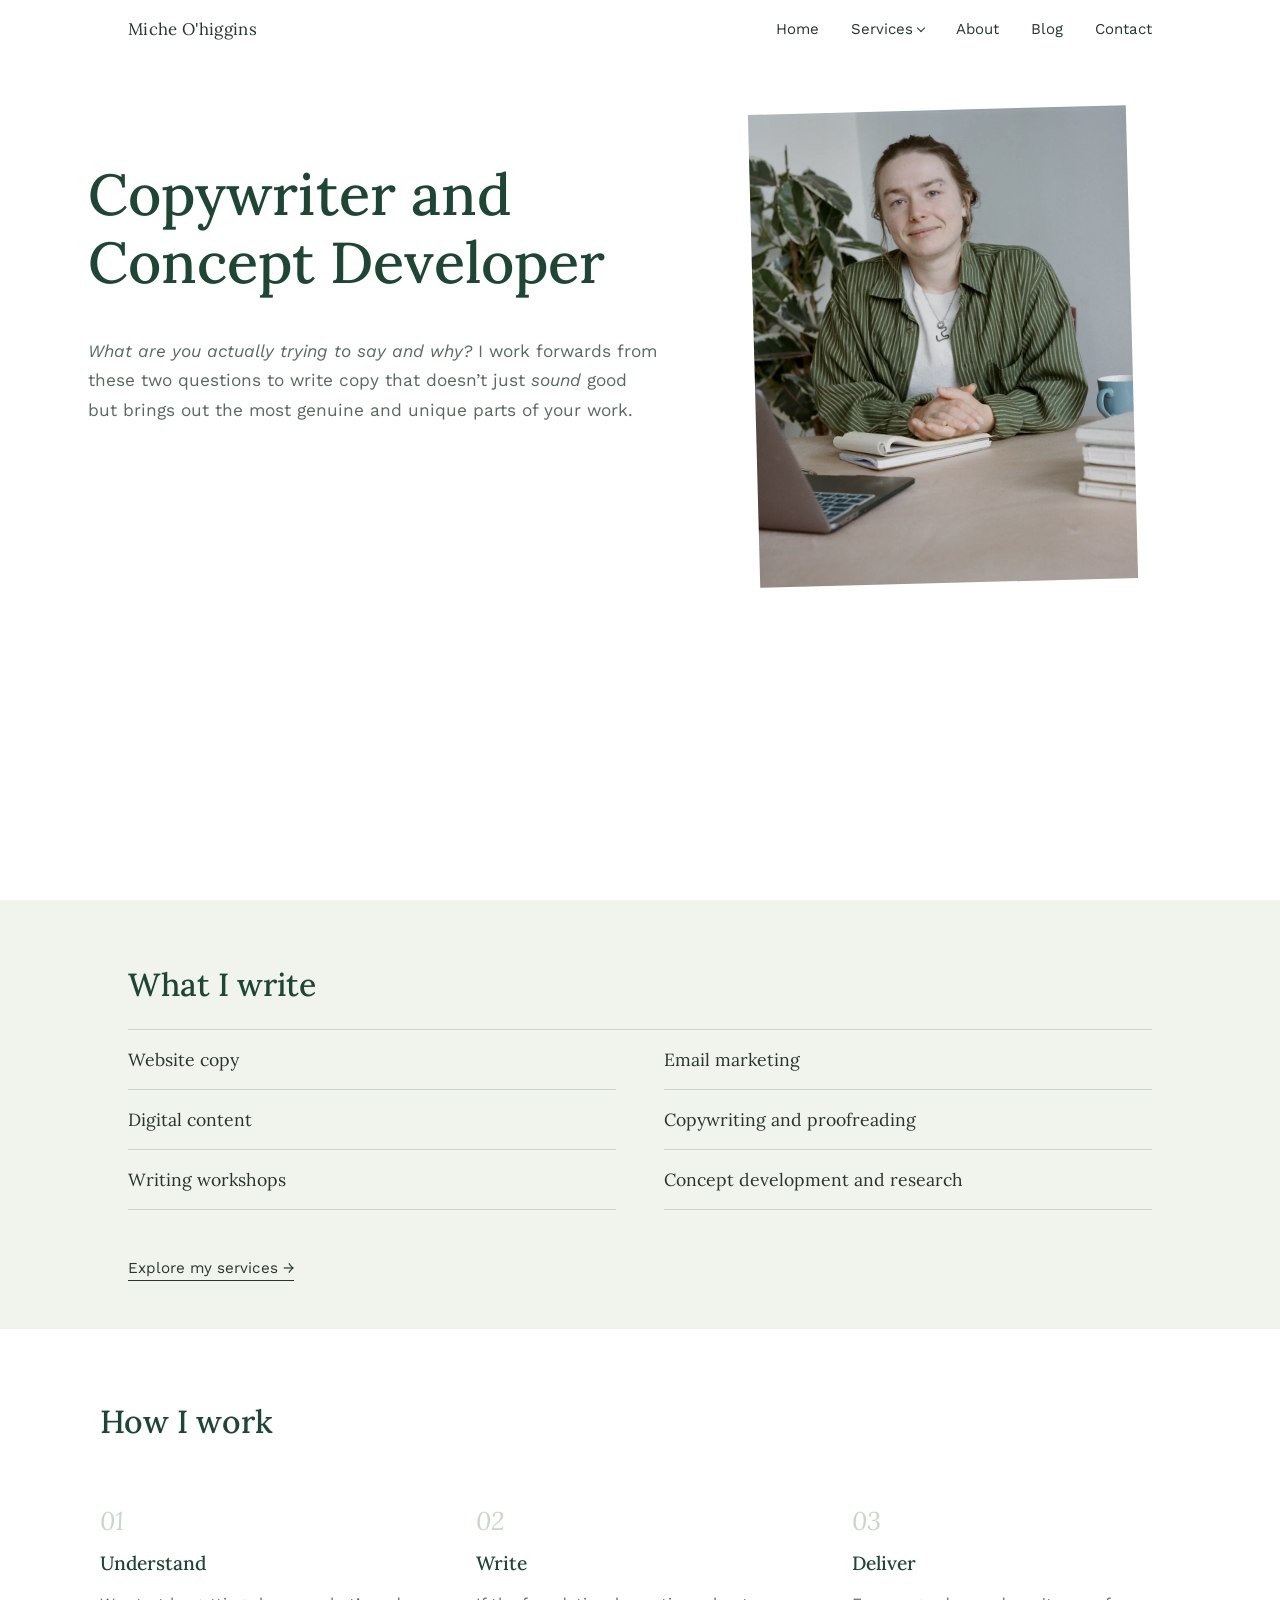
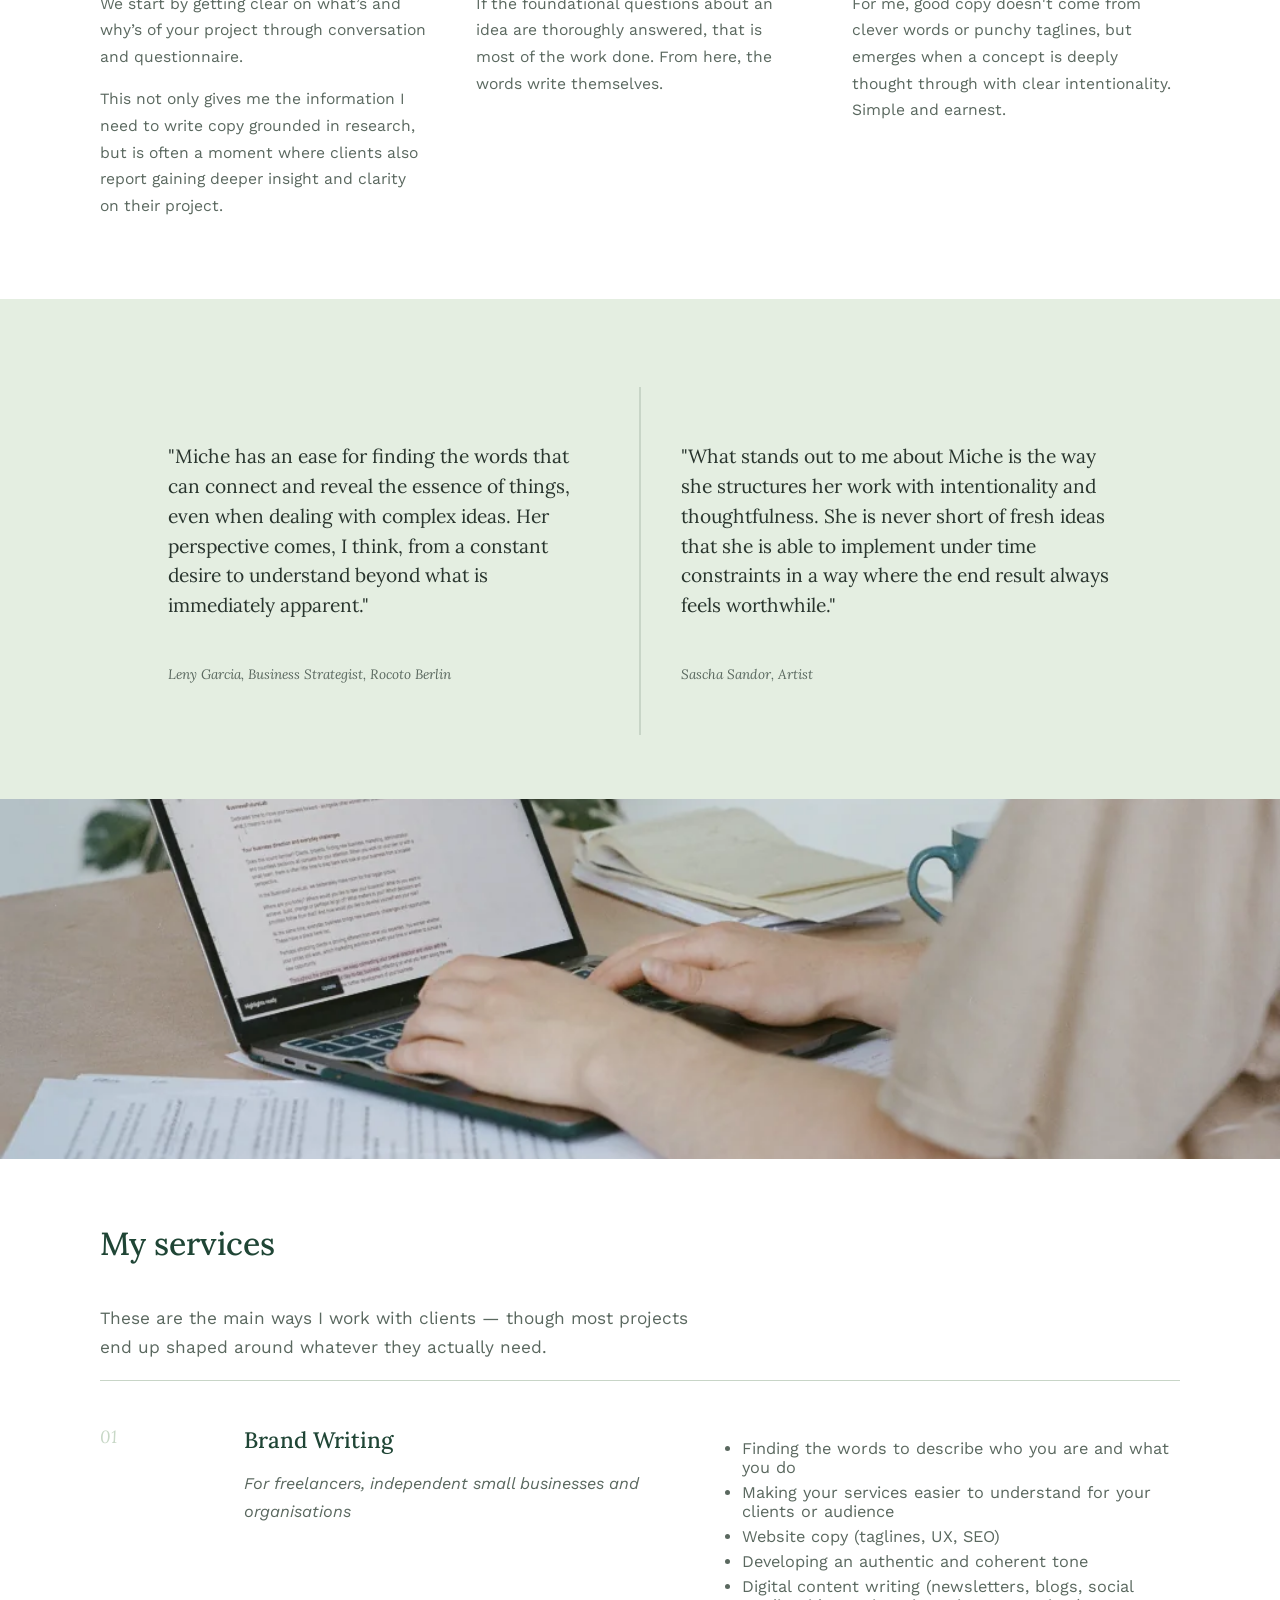
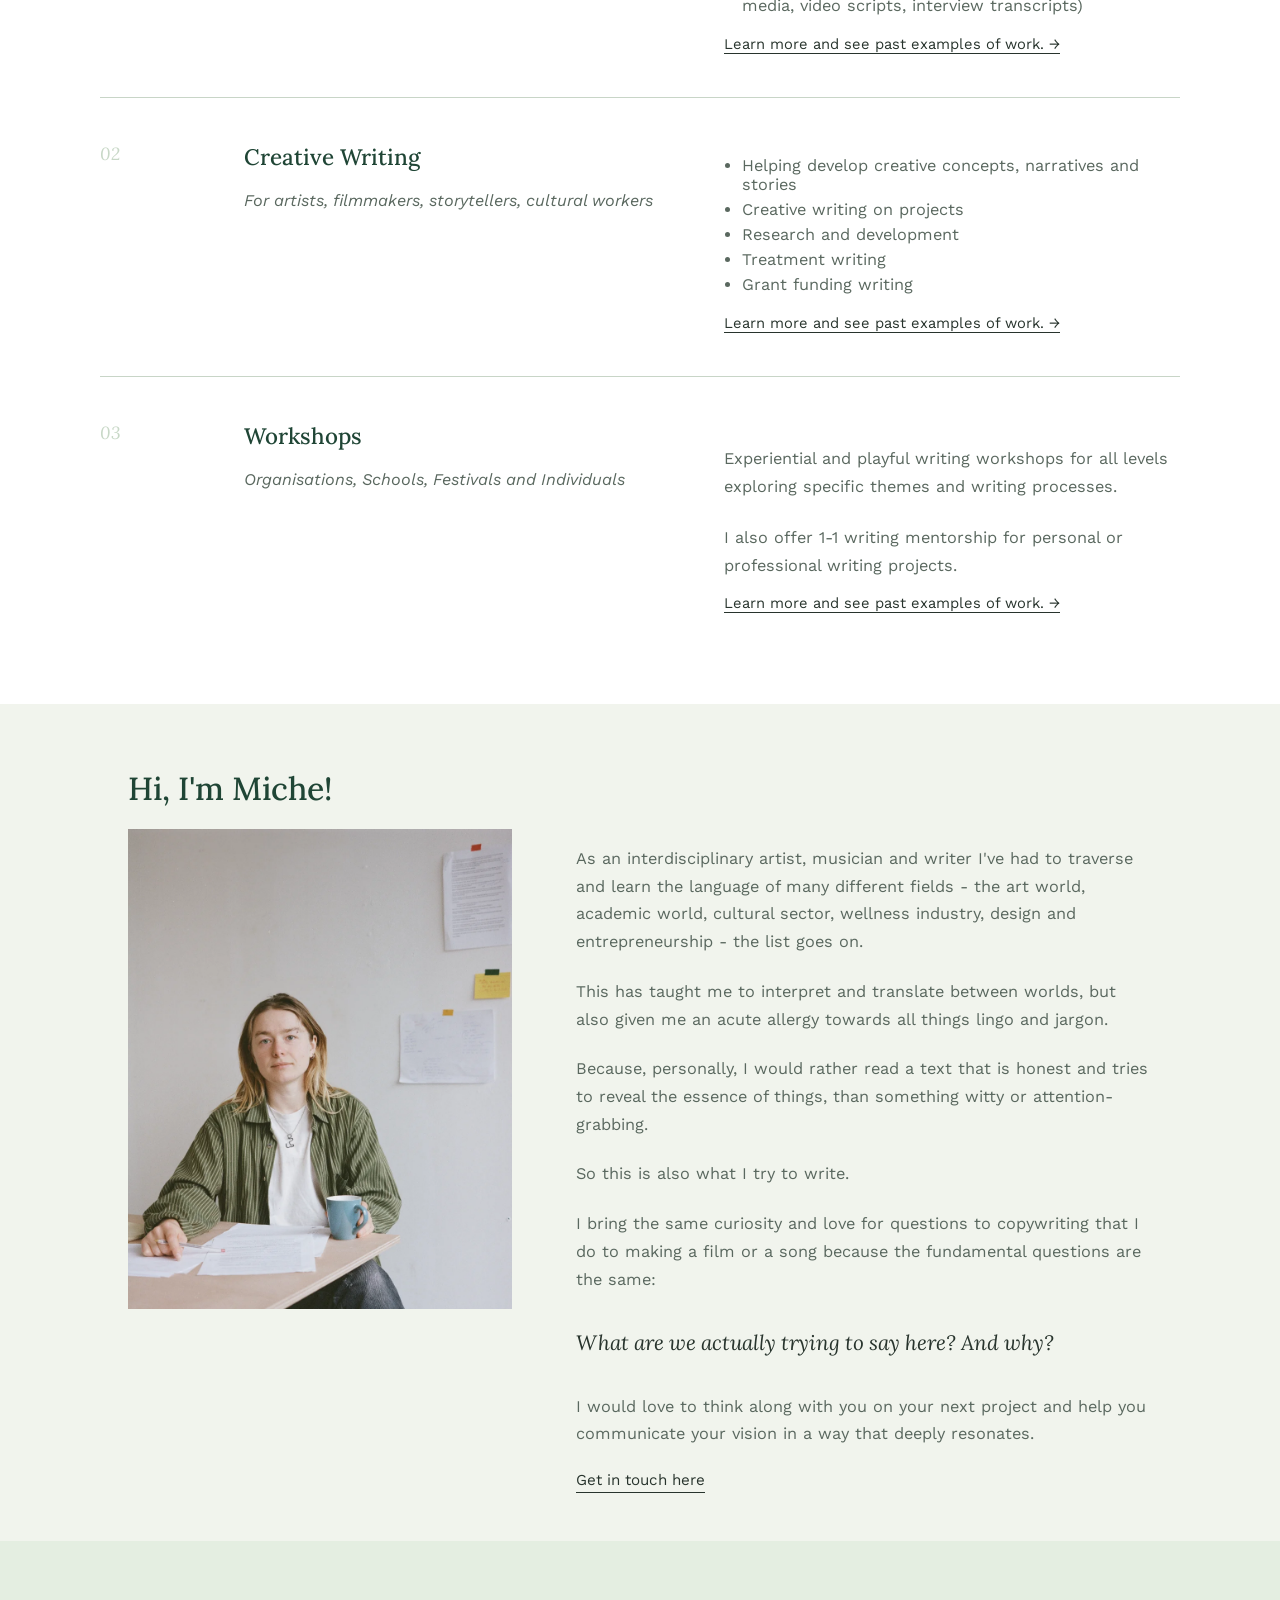
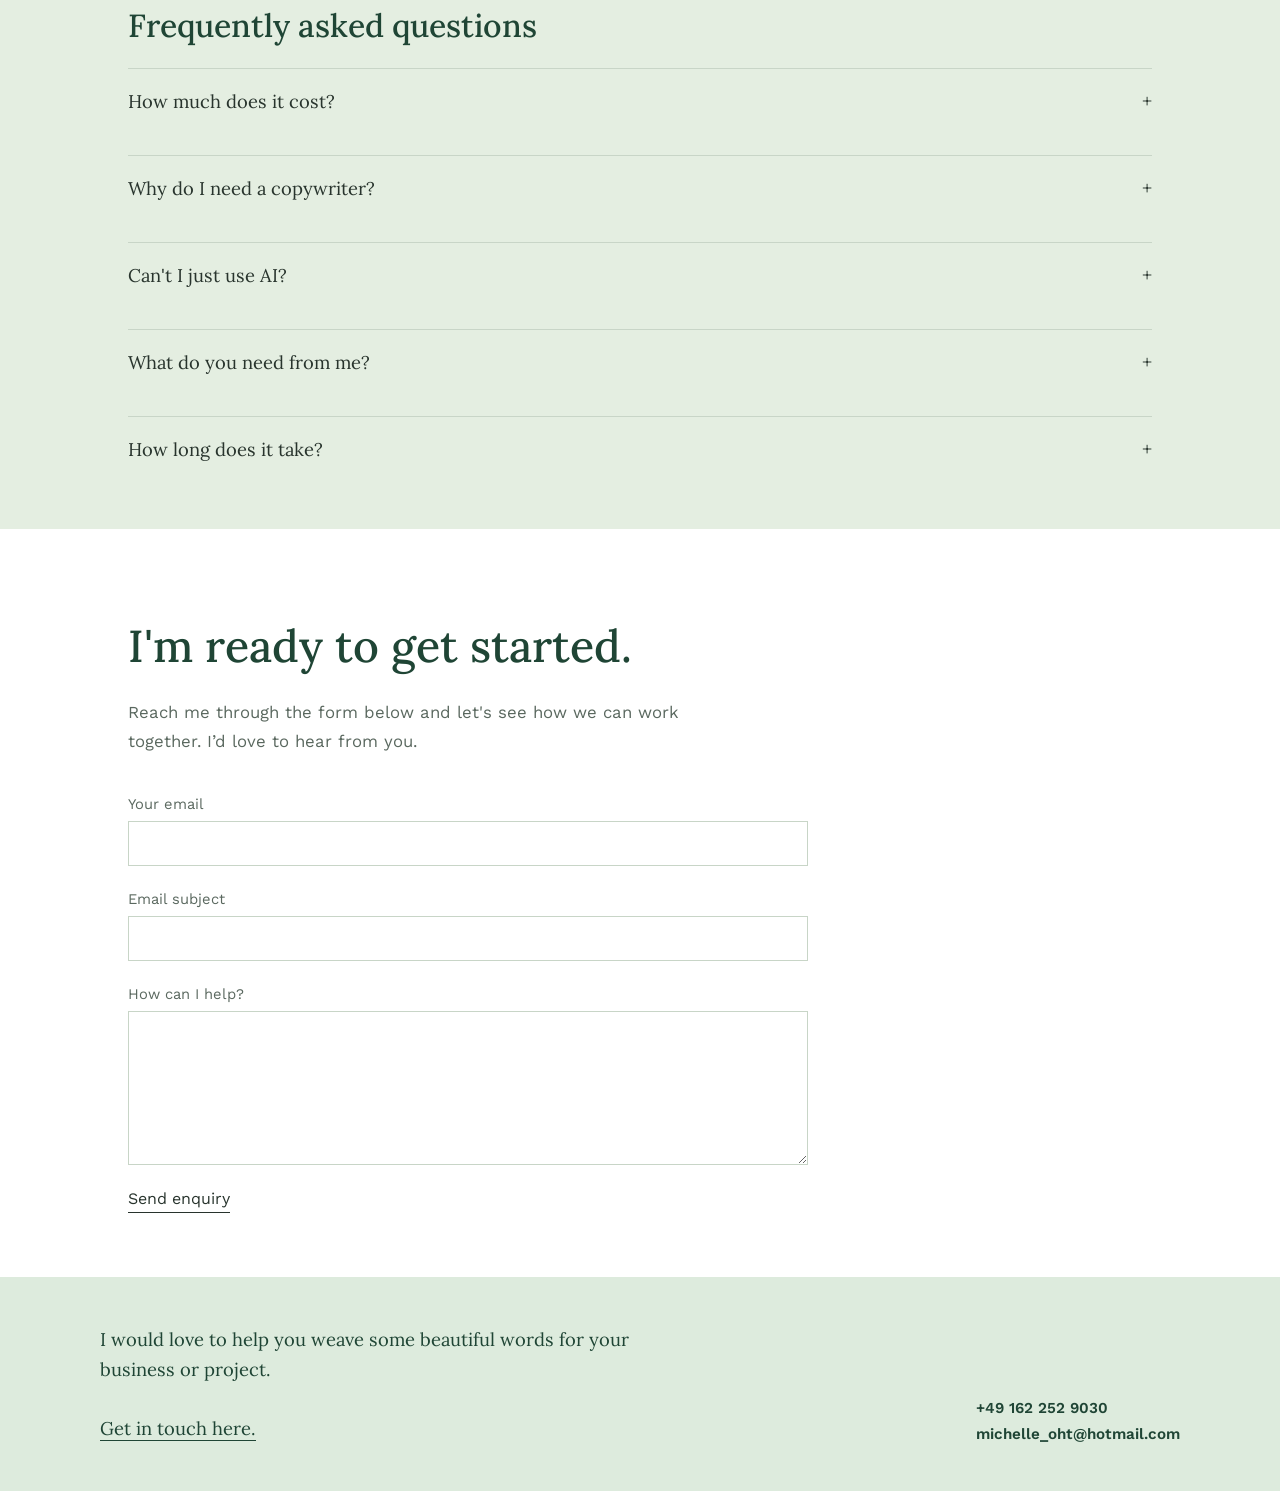
==== commit 1693a002: "School of Machines content, remove divider, som image" ====
--- a/index.html
+++ b/index.html
@@ -38,7 +38,7 @@
     <div class="hero-inner wrap">
       <div class="hero-copy">
         <h1>Copywriter and Concept Developer</h1>
-        <p class="lede"><em>What are you actually trying to say and why?</em> I work forwards from these two questions to write copy that doesn’t just <em>sound</em> impressive but brings across the most genuine and unique parts of your work.</p>
+        <p class="lede"><em>What are you actually trying to say and why?</em> I work forwards from these two questions to write copy that doesn’t just <em>sound</em> good but brings out the most genuine and unique parts of your work.</p>
       </div>
       <img class="hero-profile" src="images/6.webp" alt="Portrait of Miche O'higgins">
     </div>
@@ -127,7 +127,7 @@
       <div class="about-grid">
         <img class="portrait" src="images/2.webp" alt="Portrait of Miche O'higgins">
         <div>
-          <p>As an interdisciplinary artist, musician and writer I've had to traverse and learn the language of many different fields - the art world, academic world, cultural sector, NGOs, wellness, design, entrepreneurship.</p>
+          <p>As an interdisciplinary artist, musician and writer I've had to traverse and learn the language of many different fields - the art world, academic world, cultural sector, wellness industry, design and entrepreneurship - the list goes on.</p>
           <p>This has taught me to interpret and translate between worlds, but also given me an acute allergy towards all things lingo and jargon.</p>
           <p>Because, personally, I would rather read a text that is honest and tries to reveal the essence of things, than something witty or attention-grabbing.</p>
           <p>So this is also what I try to write.</p>
@@ -143,7 +143,7 @@
   <section class="faq fade" id="faq">
     <div class="wrap">
       <h2 style="font-size:2rem;font-weight:500;margin:0 0 20px;">Frequently asked questions</h2>
-      <details class="accordion"><summary>How much does it cost?<span class="icon">+</span></summary><div class="a-body"><p>My costs vary depending on who I am working with and the scope of the project. To give you an idea of what I have charged my clients recently:</p><ul style="list-style:none;padding-left:40px;"><li>- Complete website package for a small independent business (homepage, about me and 3 additional pages) - 600 €</li><li>- Reviewing and giving feedback on existing website copy - 60 €</li><li>- Writing an 'About me' text - 120 €</li><li>- Writing a workshop description - 90 €</li></ul><p>I always factor time for research and revisions into my price. Although the writing itself might only take an hour, as much time, if not more, is spent researching and understanding before the writing can actually begin. For example, writing an About Me section for a website requires:</p><ul style="list-style:none;padding-left:40px;"><li>- 1 hour reviewing your existing documents/work/website</li><li>- 1 hour compiling a questionnaire and reviewing answers</li><li>- 1 hour writing a first draft</li><li>- 1 hour revisions and final draft</li></ul><p>4 hours total at 30€/hour = 120€</p><p>For workshop requests, get in touch for a quote.</p></div></details>
+      <details class="accordion"><summary>How much does it cost?<span class="icon">+</span></summary><div class="a-body"><p>My costs vary depending on who I am working with and the scope of the project. To give you an idea of what I have charged my clients recently:</p><ul style="list-style:none;padding-left:40px;"><li>- Complete website package for a small independent business (homepage, about me and 3 additional pages) - 600 €</li><li>- Reviewing and giving feedback on existing website copy - 60 €</li><li>- Writing an 'About me' text - 120 €</li><li>- Writing a workshop description - 90 €</li></ul><p>I always factor time for research and revisions into my price. Although the writing itself might only take an hour, as much time, if not more, is spent researching and understanding before the writing can actually begin. For example, writing an About Me section for a website requires:</p><ul style="list-style:none;padding-left:40px;"><li>- 1 hour reviewing your existing documents/work/website</li><li>- 1 hour compiling a questionnaire and reviewing answers</li><li>- 1 hour writing a first draft</li><li>- 1 hour revisions and final draft</li></ul><p>4 hours total at 30€/hour = 120€</p><p>I hope that gives you a better idea. But don't hestitate to get in touch and we can talk about a more specific quote.</p></div></details>
       <details class="accordion"><summary>Why do I need a copywriter?<span class="icon">+</span></summary><div class="a-body">We are often so immersed in our own work that it's hard to see it objectively anymore. A copywriter is an outside pair of eyes to reflect back things you might have missed, offer new insights and refreshing perspectives. A good copywriter won't just work on assumption or intuition, but will take decisions backed by research; talking to your clients, conducting market research and thoughtfully-tailored questionnaires. Reaching a thorough and grounded understanding of your work is not only beneficial for communicating with your clients, but also will leave you with more confidence and clarity in your work.</div></details>
       <details class="accordion"><summary>Can't I just use AI?<span class="icon">+</span></summary><div class="a-body">Although it seems like a life hack in the short run, I think cutting corners when it comes to labouring over our ideas doesn't pay off in the big picture. I am a believer in the messy process of questioning and thinking, and that going through this struggle is how we develop work that has true integrity and originality. I am here to go through that challenging process together! A good text communicates your spirit and values not only in the words chosen, but in how those words are delivered. That's why I help you find a personal tone and style that uniquely embodies you, rather than the generic style of most AI generated text today.</div></details>
       <details class="accordion"><summary>What do you need from me?<span class="icon">+</span></summary><div class="a-body"><p>When I start working with a new client, on a website, a workshop concept or other project, I usually ask for the following things:</p><ul><li>Examples of previous or existing copy (from websites or other material) so I can get an idea of the voice and style you are already using.</li><li>More info about yourself, organisation or business (usually from a website or CV).</li><li>An outline of the project you need copy for. This can be a messy and unformulated document of thoughts. In fact, I prefer to receive a document written in your own, unedited voice than something that has already passed through ChatGPT.</li><li>I send you a questionnaire to fill out with questions about the intention and goal of your project, the tone you are aiming for and the practicalities the text needs to fulfill.</li></ul><p>Then I get started!</p></div></details>
--- a/css/style.css
+++ b/css/style.css
@@ -169,7 +169,7 @@
 @media(max-width:760px){.service-page{padding-top:110px;padding-bottom:64px;}.service-page-sub{margin-bottom:40px;}.service-page-grid{grid-template-columns:1fr;gap:44px;}.service-brand .service-examples details[open] .a-body,.service-creative .service-examples details[open] .a-body,.service-identity .service-examples details[open] .a-body{background-position:center bottom;background-size:180px auto;padding-right:0;padding-bottom:200px;}.service-page > .btn{margin-top:40px;}}
 .service{padding:44px 0;border-top:1px solid var(--line);display:grid;grid-template-columns:120px 1fr 1fr;gap:24px;}
 @media(max-width:760px){.service{grid-template-columns:1fr;gap:10px;}}
-.service:last-of-type{border-bottom:1px solid var(--line);}
+.service:last-of-type{border-bottom:none;}
 .service .snum{font-family:'Lora',serif;font-style:italic;color:var(--grey);font-size:1.1rem;}
 .service h3{font-size:1.4rem;font-weight:500;margin:0 0 6px;}
 .service h3 a{text-decoration:none;}
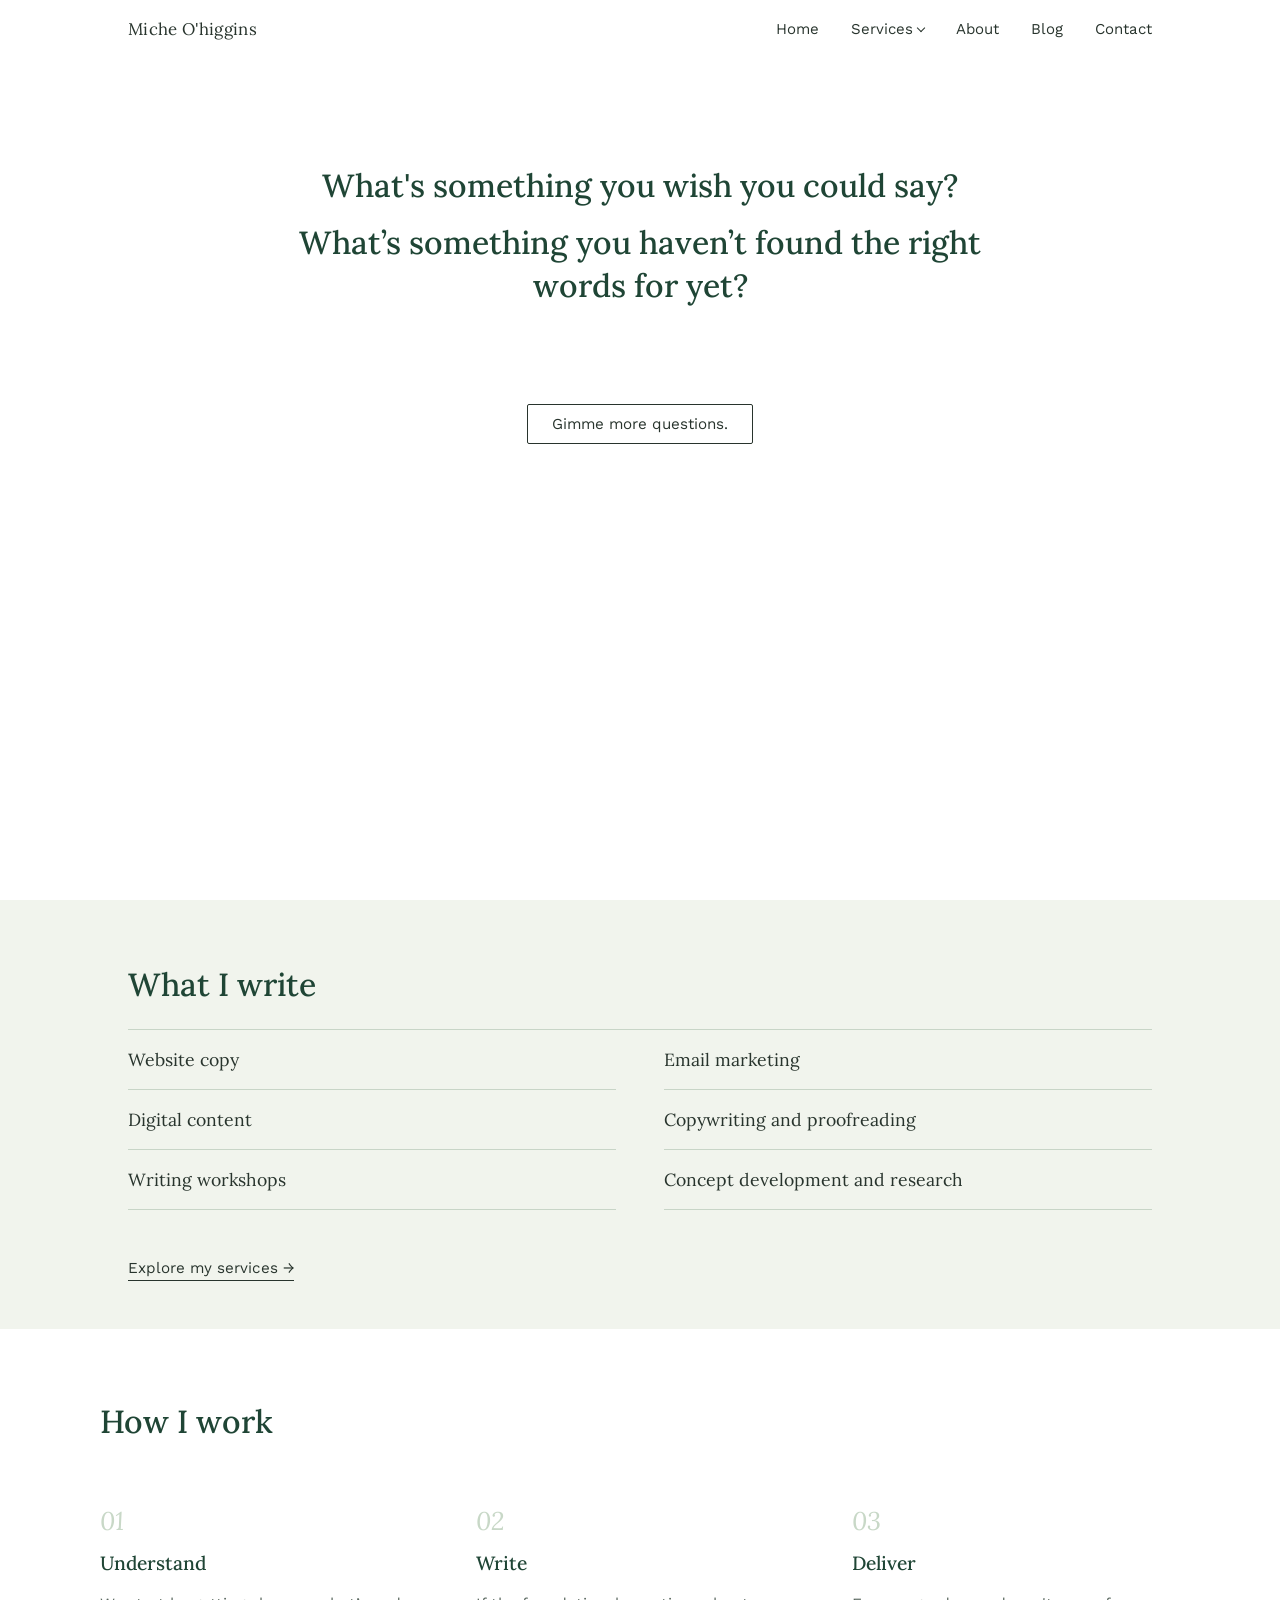
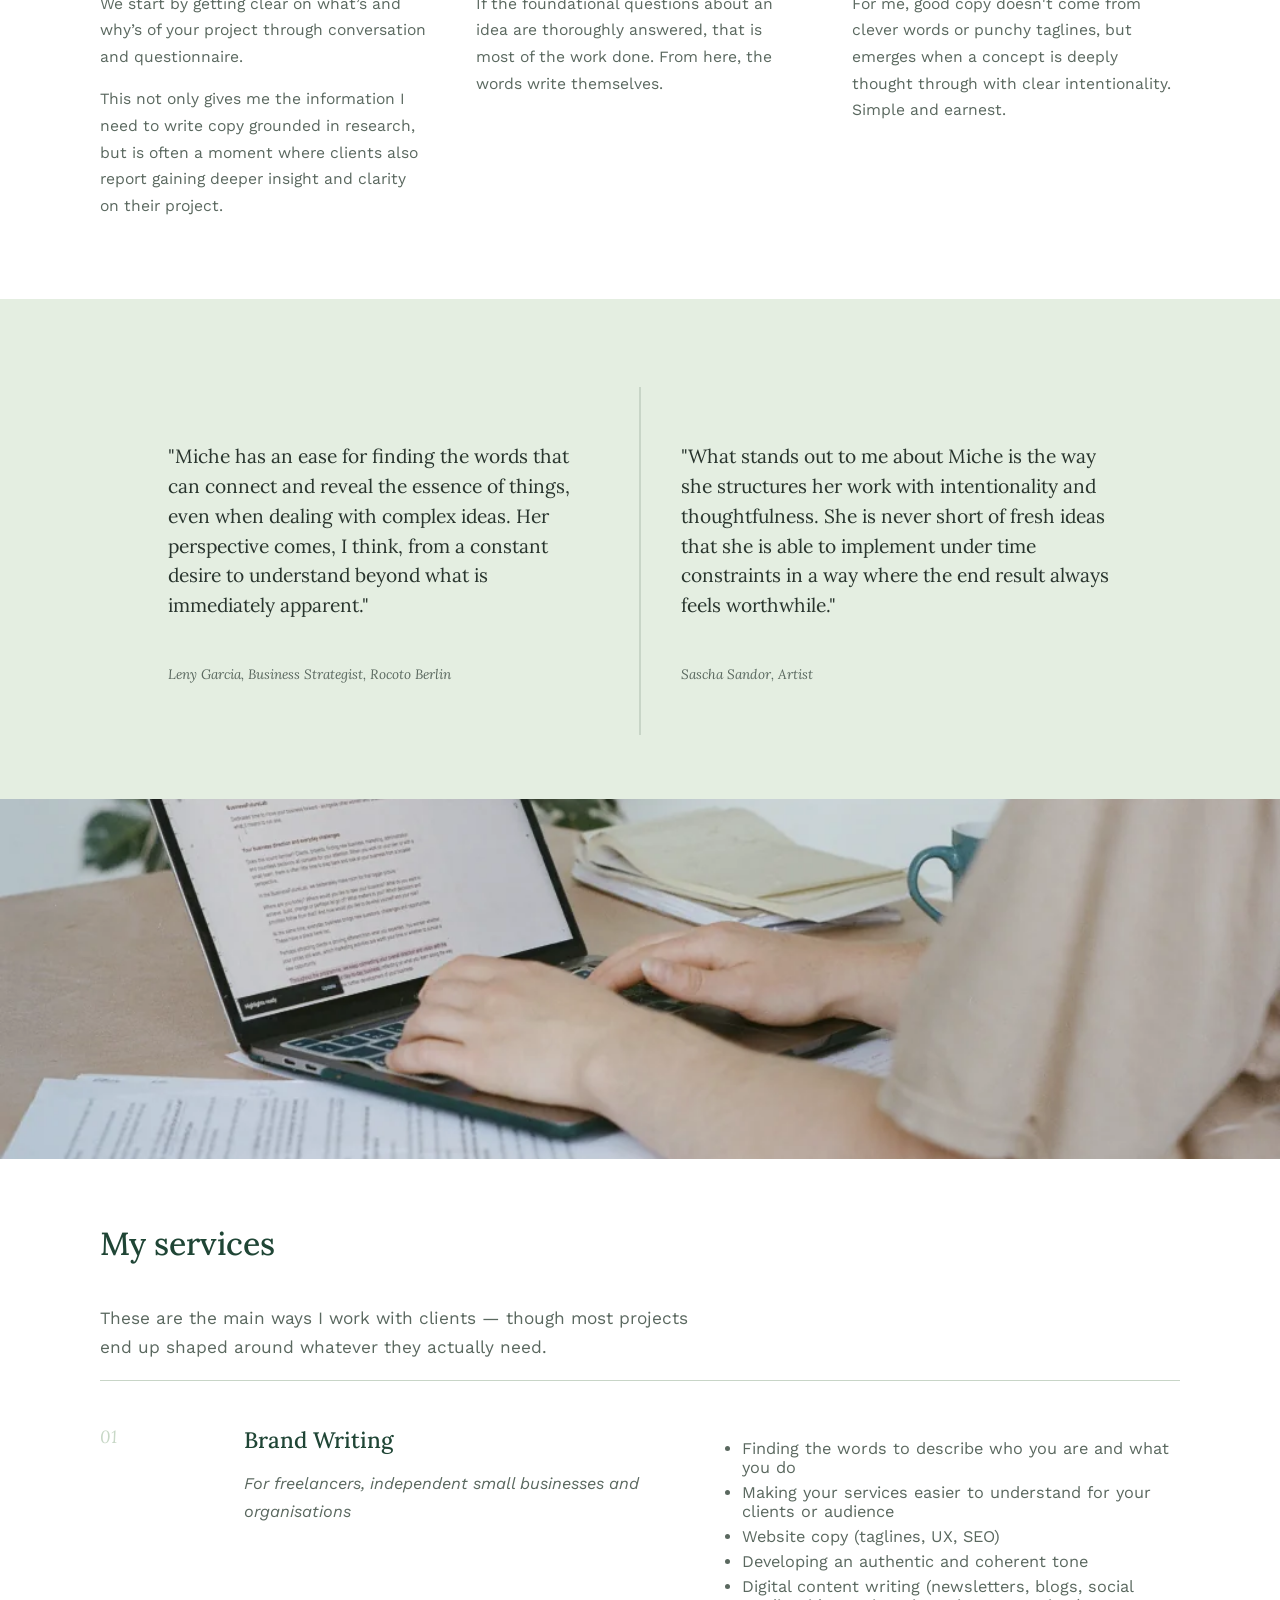
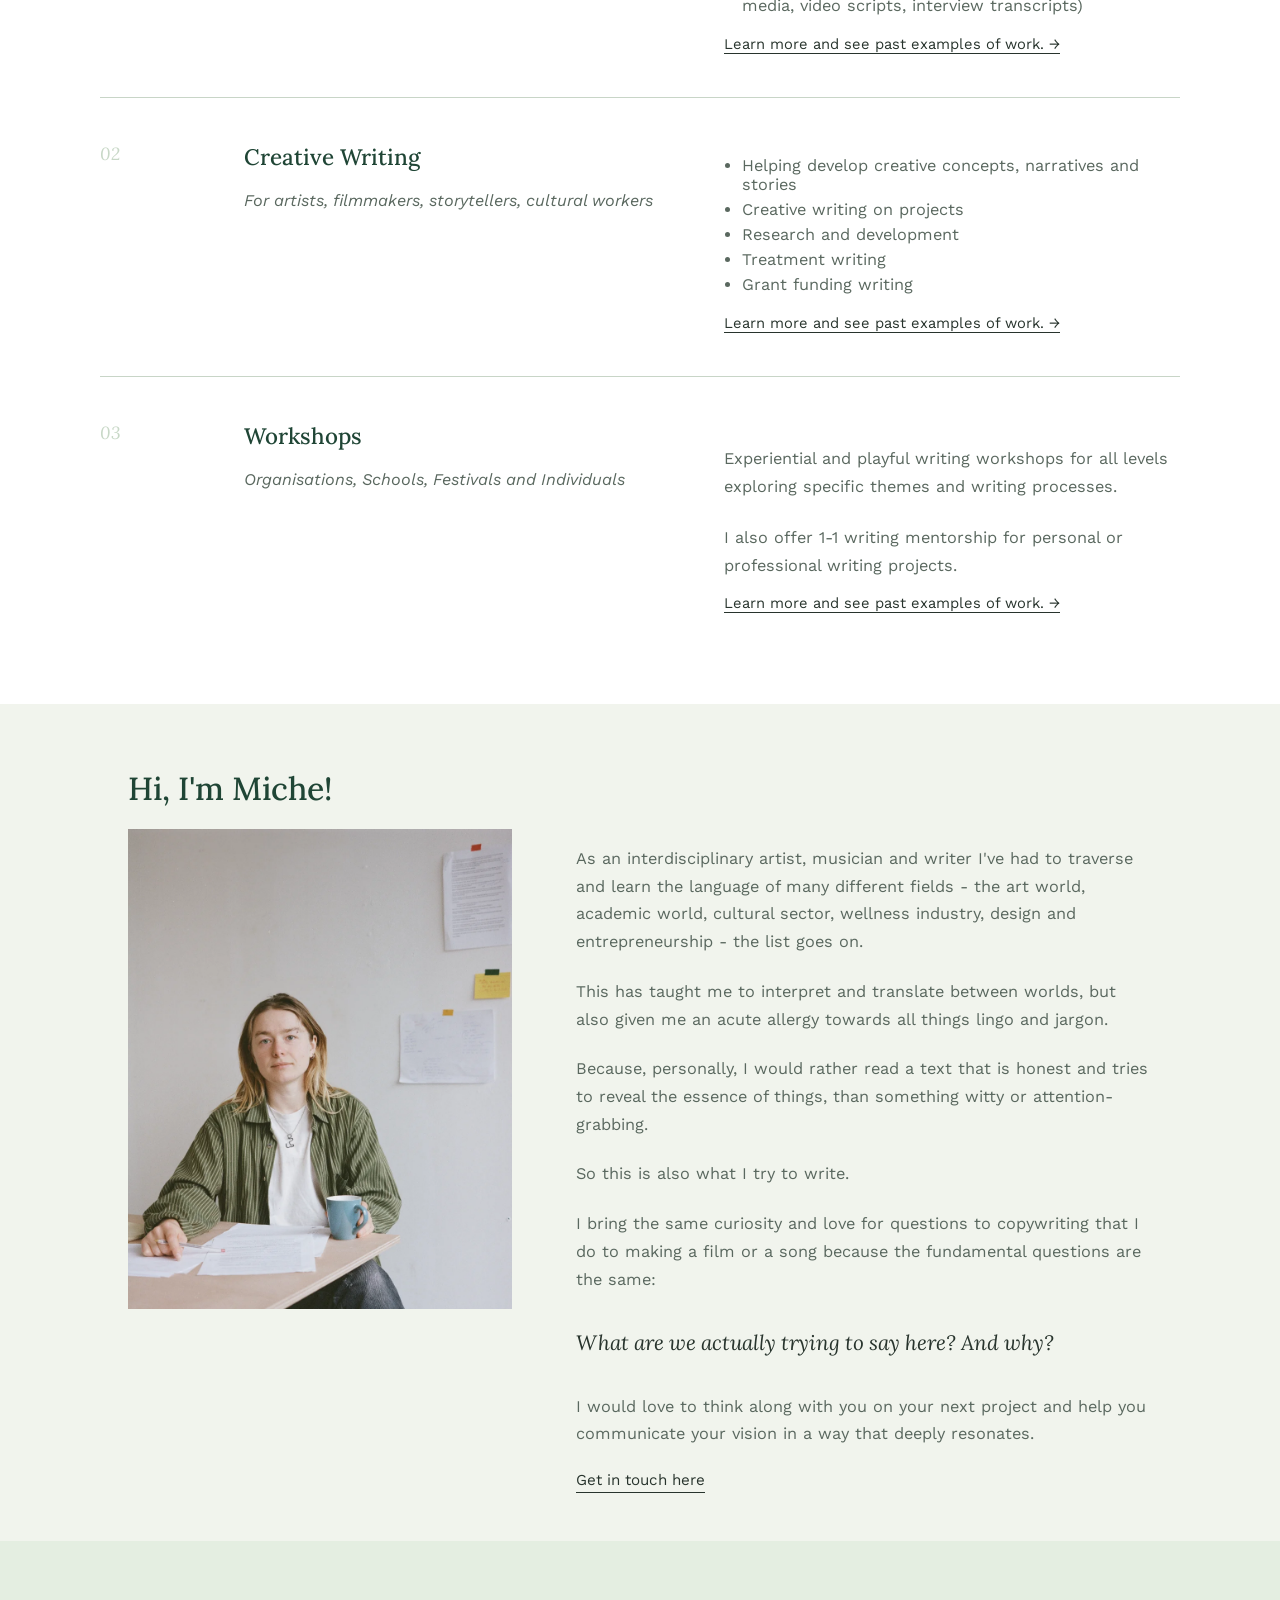
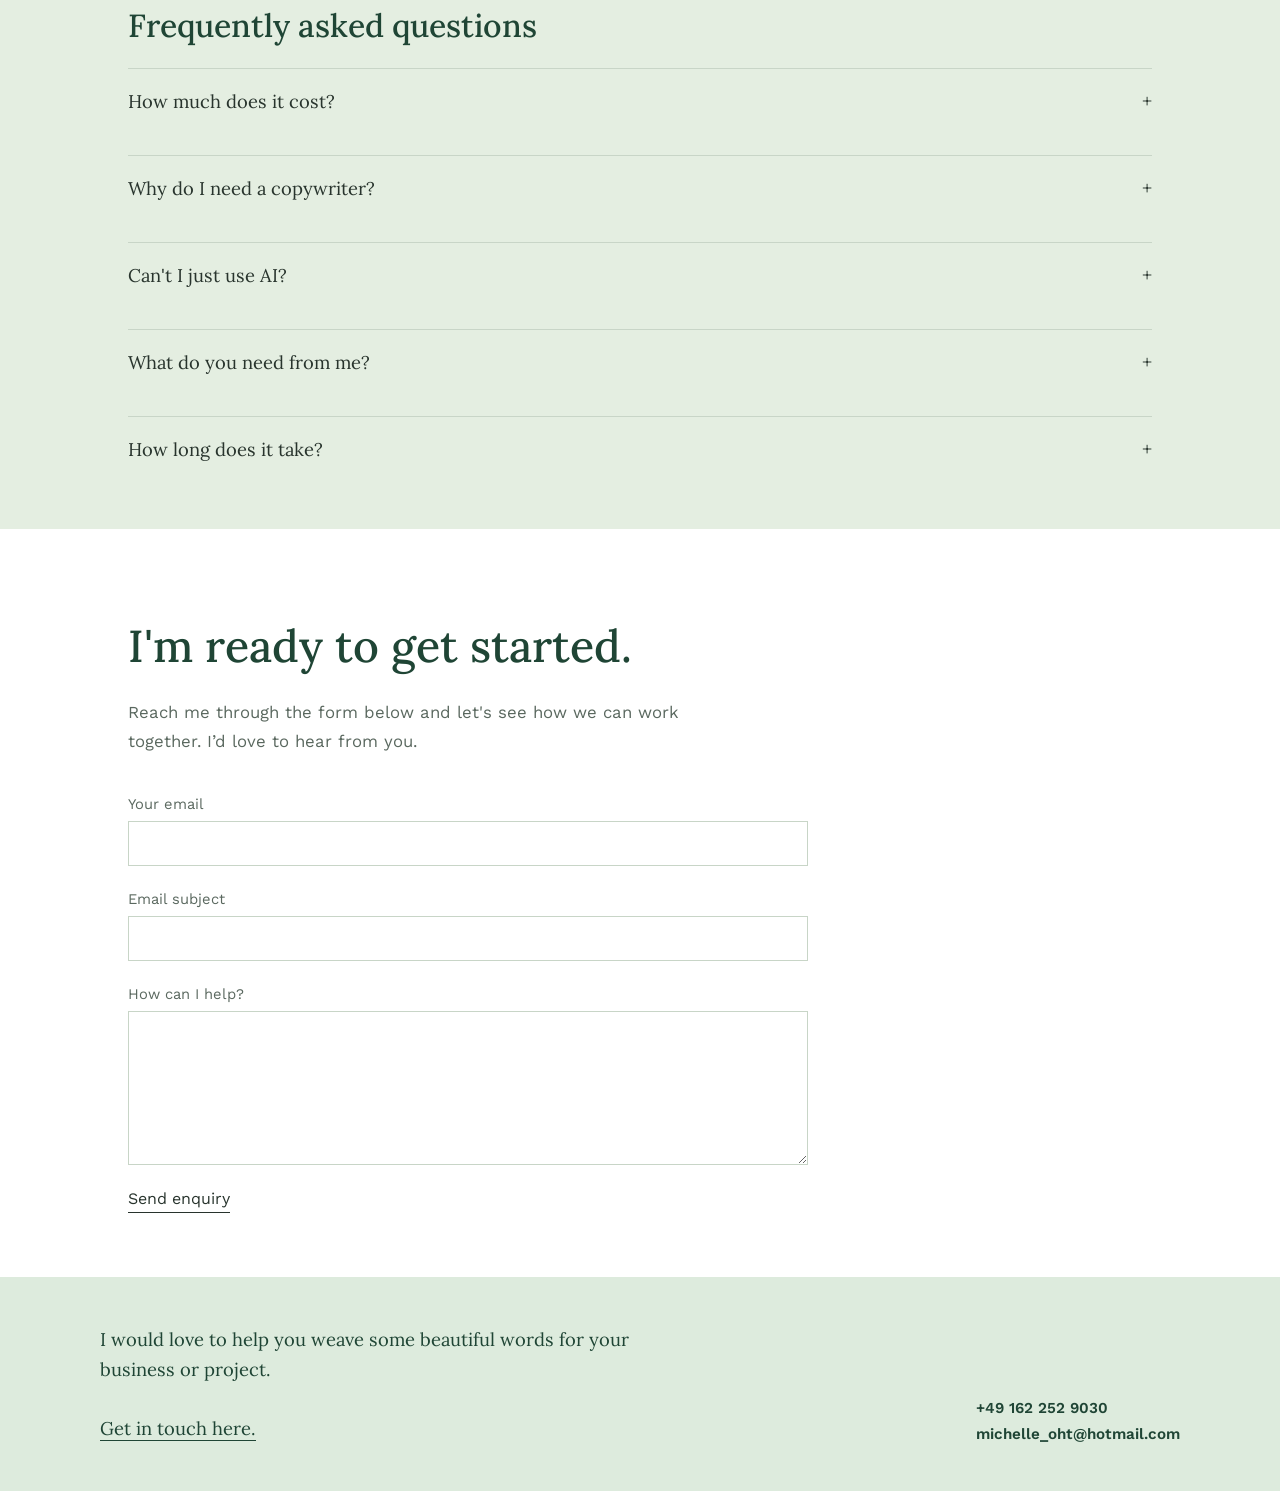
==== commit a0d34ed9: "Hero question feature with delayed image/bio reveal" ====
--- a/index.html
+++ b/index.html
@@ -6,7 +6,7 @@
 <title>Miche O'higgins — Copywriter and Concept Developer</title>
 <link rel="preconnect" href="https://fonts.googleapis.com">
 <link rel="preconnect" href="https://fonts.gstatic.com" crossorigin>
-<link href="https://fonts.googleapis.com/css2?family=Lora:ital,wght@0,400;0,500;0,600;1,400&family=Work+Sans:wght@300;400;500;600&display=swap" rel="stylesheet">
+<link href="https://fonts.googleapis.com/css2?family=Inter:wght@200;300;400&family=Lora:ital,wght@0,400;0,500;0,600;1,400&family=Work+Sans:wght@300;400;500;600&display=swap" rel="stylesheet">
 <link rel="stylesheet" href="css/style.css?v=2">
 </head>
 <body class="homepage">
@@ -37,10 +37,17 @@
   <section class="hero">
     <div class="hero-inner wrap">
       <div class="hero-copy">
-        <h1>Copywriter and Concept Developer</h1>
-        <p class="lede"><em>What are you actually trying to say and why?</em> I work forwards from these two questions to write copy that doesn’t just <em>sound</em> good but brings out the most genuine and unique parts of your work.</p>
-      </div>
-      <img class="hero-profile" src="images/6.webp" alt="Portrait of Miche O'higgins">
+        <div class="q-batch" id="qBatch">
+          <p class="q-line">What's something you wish you could say?</p>
+          <p class="q-line">What’s something you haven’t found the right words for yet?</p>
+        </div>
+        <button class="q-more" id="qMore" type="button">Gimme more questions.</button>
+      </div>
+      <div class="hero-reveal">
+        <img class="hero-profile" id="heroProfile" src="images/6.webp" alt="Portrait of Miche O'higgins">
+        <p class="q-intro" id="qIntro">Hi I’m Miche. I’m a writer that asks a lot of questions, for when you need copy that doesn’t just sound good but has real depth and value.</p>
+      </div>
+      <a class="explore-arrow" id="exploreArrow" href="#what" aria-label="explore what i do"><span class="arrow">↓</span></a>
     </div>
   </section>
 
@@ -235,6 +242,51 @@
   }catch(e){
     document.querySelectorAll('.fade').forEach(el=>el.classList.add('in'));
   }
+
+  // question batches
+  const qBatches = [
+    ["What's something you wish you could say?", "What’s something you haven’t found the right words for yet?"],
+    ["What do you say that no one else says?", "What do you believe that no one else believes?"],
+    ["What essence would I need to capture to write as you?"],
+    ["What systems are you critical of?"],
+    ["What moves you and what do you want to move in others?"],
+    ["What does freedom mean to you?", "What does it feel like in your body?"],
+    ["What is the curiosity that connects everything you do?"],
+    ["If the aims of your work were achieved, what would the world look like?"],
+    ["What bigger societal systems does this problem connect to?"],
+    ["What does vulnerability mean to you?"]
+  ];
+  const qBatchEl = document.getElementById('qBatch');
+  const qMoreBtn = document.getElementById('qMore');
+  let qCurrent = 0;
+  let qRemaining = [];
+
+  function qRender(batch){
+    qBatchEl.classList.add('swap');
+    setTimeout(()=>{
+      qBatchEl.innerHTML = batch.map(q => '<p class="q-line">' + q + '</p>').join('');
+      qBatchEl.classList.remove('swap');
+    }, 300);
+  }
+
+  function qNext(){
+    if (qRemaining.length === 0){
+      qRemaining = qBatches.map((_,i)=>i).filter(i=>i!==0);
+      for (let i = qRemaining.length-1; i > 0; i--){
+        const j = Math.floor(Math.random()*(i+1));
+        [qRemaining[i], qRemaining[j]] = [qRemaining[j], qRemaining[i]];
+      }
+    }
+    qCurrent = qRemaining.shift();
+    qRender(qBatches[qCurrent]);
+  }
+
+  qMoreBtn.addEventListener('click', qNext);
+
+  // delayed intro text + image: fly in from below, questions shift up
+  setTimeout(()=>{
+    document.querySelector('.hero-inner').classList.add('revealed');
+  }, 10000);
 </script>
 </body>
 </html>
--- a/css/style.css
+++ b/css/style.css
@@ -98,11 +98,12 @@
 }
 
 /* HERO */
-.hero{position:relative;min-height:100vh;width:100vw;margin-left:calc(50% - 50vw);margin-right:calc(50% - 50vw);overflow:hidden;background:none;}
-.homepage .hero{padding-bottom:56px;}
-.hero-inner{position:relative;z-index:1;max-width:1160px;margin:0 auto;padding:0 28px 64px;display:grid;grid-template-columns:1.1fr 0.9fr;align-items:end;gap:32px;}
-.hero-copy{max-width:720px;transform:translateY(-140px);}
-.hero-profile{display:block;width:100%;max-width:378px;justify-self:end;object-fit:cover;aspect-ratio:4/5;border-radius:0;filter:brightness(0.9) contrast(1.08) saturate(0.9);margin-top:0;transform:rotate(-1.5deg);margin-right:60px;}
+.hero{position:relative;height:100vh;height:100svh;width:100vw;margin-left:calc(50% - 50vw);margin-right:calc(50% - 50vw);overflow:hidden;background:none;}
+.homepage .hero{padding-bottom:0;}
+.hero-inner{position:relative;z-index:1;max-width:1160px;margin:0 auto;padding:6vh 28px 0;display:flex;flex-direction:column;align-items:center;justify-content:flex-start;gap:0;height:100%;}
+.hero-copy{max-width:720px;margin:0 auto;text-align:center;transition:transform 1.2s cubic-bezier(.22,.61,.36,1);}
+.hero-inner.revealed .hero-copy{transform:translateY(-7vh);}
+.hero-profile{display:block;width:100%;max-width:260px;object-fit:cover;aspect-ratio:4/5;border-radius:0;filter:brightness(0.9) contrast(1.08) saturate(0.9);margin:0;transform:rotate(-1.5deg);}
 .hero .name{font-size:.95rem;letter-spacing:.03em;color:var(--charcoal-soft);margin:0 0 6px;}
 .hero .role{font-size:.95rem;color:var(--charcoal-soft);margin:0 0 40px;}
 .hero h1{
@@ -110,6 +111,22 @@
   margin:0 0 40px;max-width:16ch;
 }
 .hero p.lede{font-size:1.08rem;max-width:52ch;}
+
+/* Question feature */
+.q-batch{min-height:150px;display:flex;flex-direction:column;justify-content:flex-start;gap:14px;transition:min-height 1.2s cubic-bezier(.22,.61,.36,1),opacity .3s ease;}
+.q-batch.swap{opacity:0;}
+.q-line{font-family:'Lora',serif;font-size:clamp(1.3rem,3vw,2rem);line-height:1.35;font-weight:500;color:var(--green-dark);margin:0;}
+.hero-inner.revealed .q-batch{min-height:0;}
+.q-more{display:block;margin:10vh auto 0;background:transparent;border:1px solid var(--charcoal);padding:10px 24px;font-family:'Work Sans';font-size:.95rem;color:var(--charcoal);cursor:pointer;border-radius:2px;transition:margin-top 1.2s cubic-bezier(.22,.61,.36,1);}
+.hero-inner.revealed .q-more{margin-top:1.4em;}
+.q-more:hover{background:rgba(31,69,53,.06);}
+.hero-reveal{position:absolute;left:50%;top:60%;transform:translateX(-50%) translateY(70vh);width:min(720px, 88vw);display:flex;flex-direction:row;align-items:center;justify-content:center;gap:32px;opacity:0;transition:opacity 1.1s ease,transform 1.1s cubic-bezier(.22,.61,.36,1);}
+.hero-inner.revealed .hero-reveal{opacity:1;transform:translateX(-50%) translateY(-50%);}
+.q-intro{margin:0;text-align:left;max-width:38ch;font-family:'Inter',sans-serif;font-size:clamp(.9rem,1.8vw,1.2rem);line-height:1.5;font-weight:300;font-style:italic;color:var(--charcoal);}
+.explore-arrow{position:absolute;left:50%;bottom:6vh;transform:translateX(-50%) translateY(30px);opacity:0;font-family:'Work Sans';font-size:.95rem;color:var(--charcoal);text-decoration:none;display:flex;flex-direction:column;align-items:center;transition:opacity .9s ease .9s,transform .9s cubic-bezier(.22,.61,.36,1) .9s;}
+.explore-arrow .arrow{font-size:1.6rem;line-height:1;}
+.hero-inner.revealed .explore-arrow{opacity:1;transform:translateX(-50%) translateY(0);}
+@media(max-width:760px){.q-batch{min-height:200px;}}
 .scroll-hint{margin-top:80px;font-size:.85rem;color:var(--charcoal-soft);}
 
 /* Full-width image banner */
@@ -323,10 +340,12 @@
 
 /* mobile hero */
 @media(max-width:760px){
-  .hero-inner{grid-template-columns:1fr;gap:24px;padding-bottom:48px;}
-  .hero-copy{transform:none;max-width:100%;}
-  .hero-profile{justify-self:center;margin-right:0;max-width:280px;}
-  .hero{min-height:auto;padding-top:100px;}
+  .hero-inner{gap:24px;}
+  .hero-copy{max-width:100%;transform:translateY(-8vh);}
+  .hero-inner.revealed .hero-copy{transform:translateY(-24vh);}
+  .hero-profile{max-width:140px;}
+  .hero-reveal{top:50%;gap:20px;}
+  .q-intro{font-size:1.05rem;max-width:30ch;}
 }
 
 /* mobile accordion */
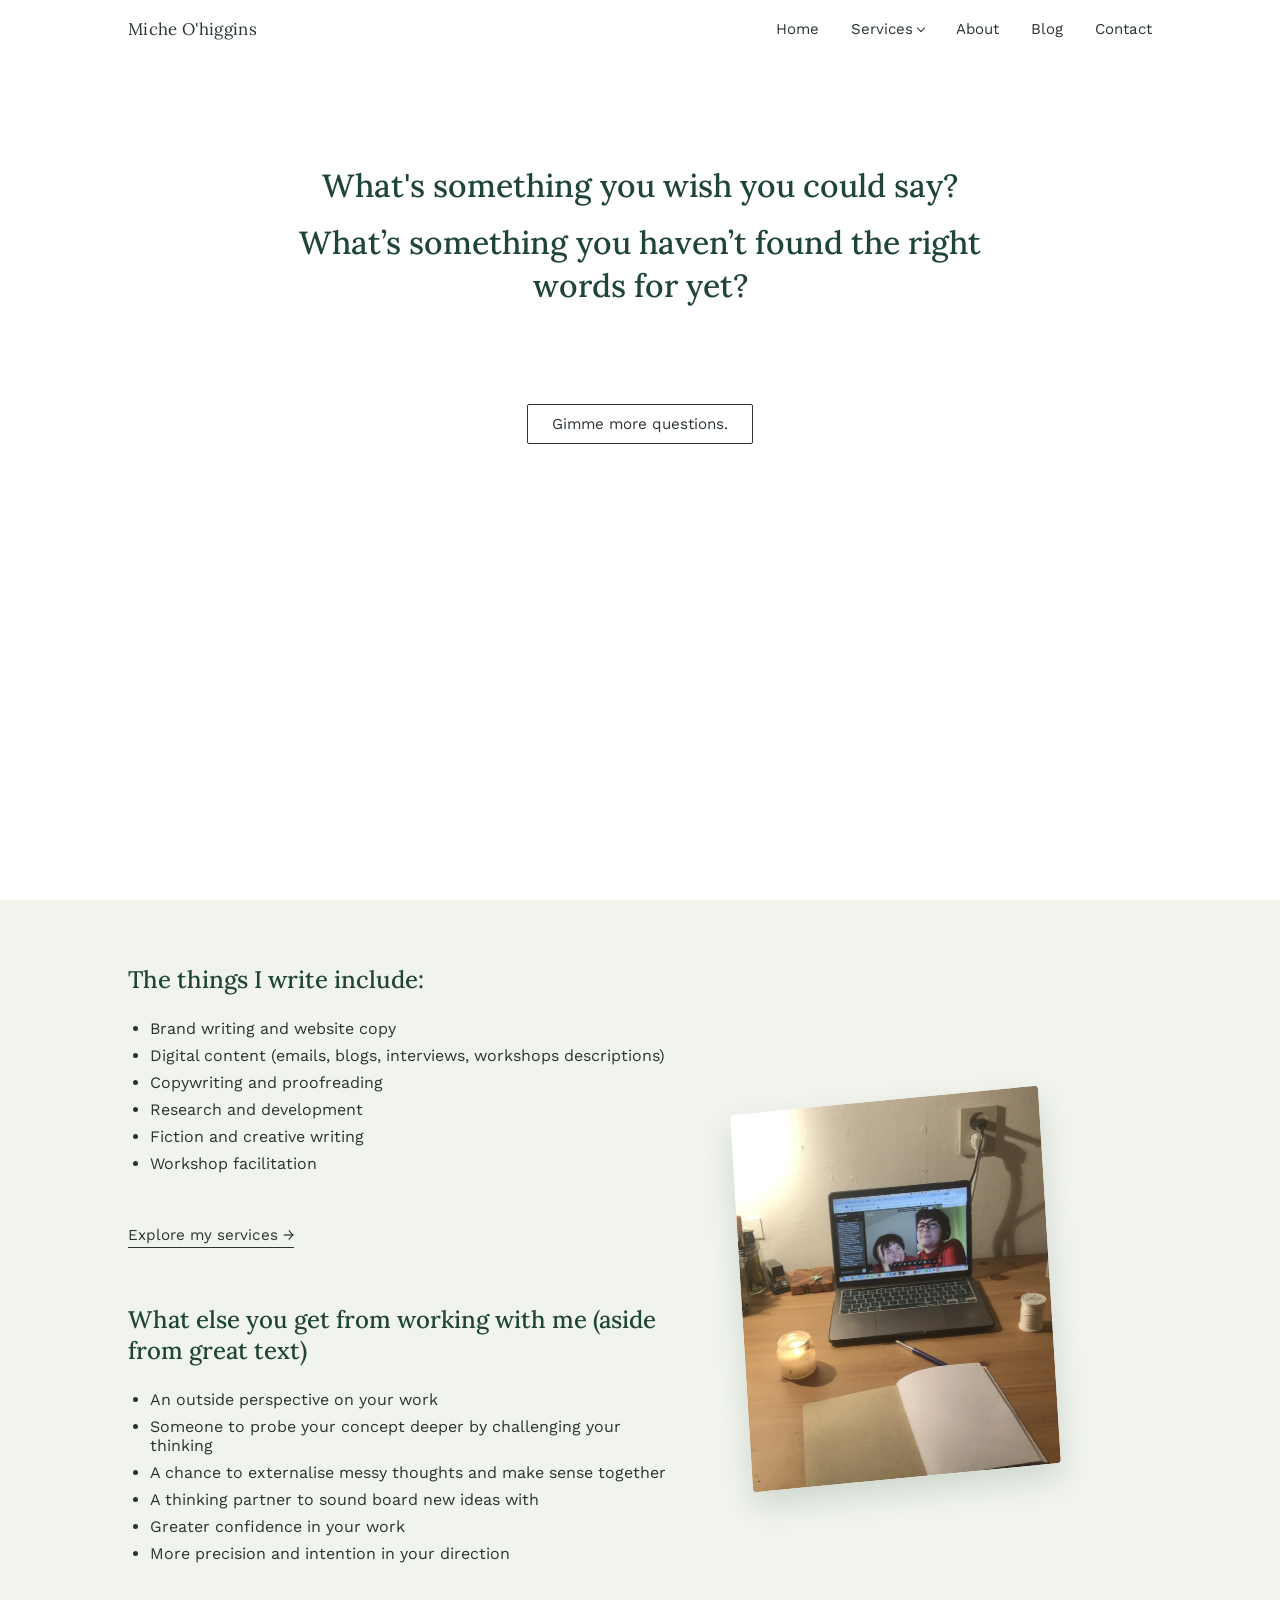
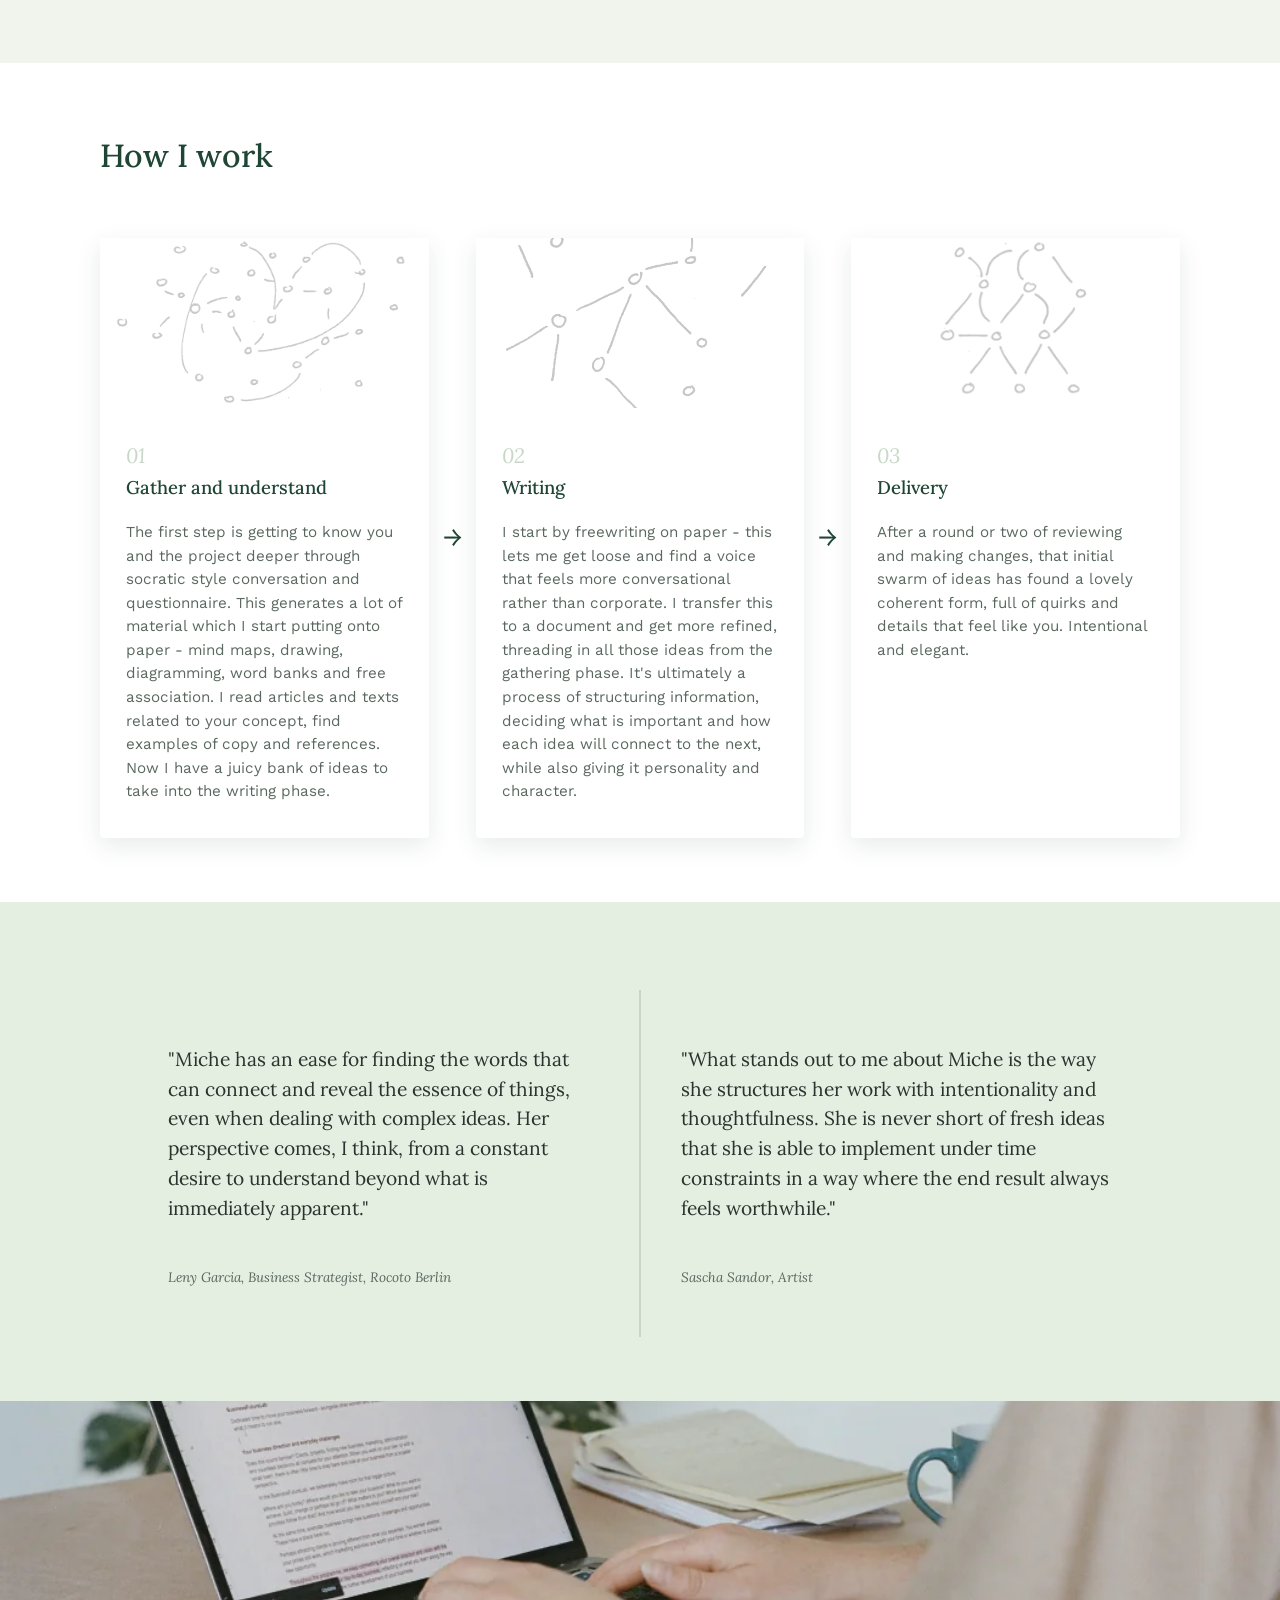
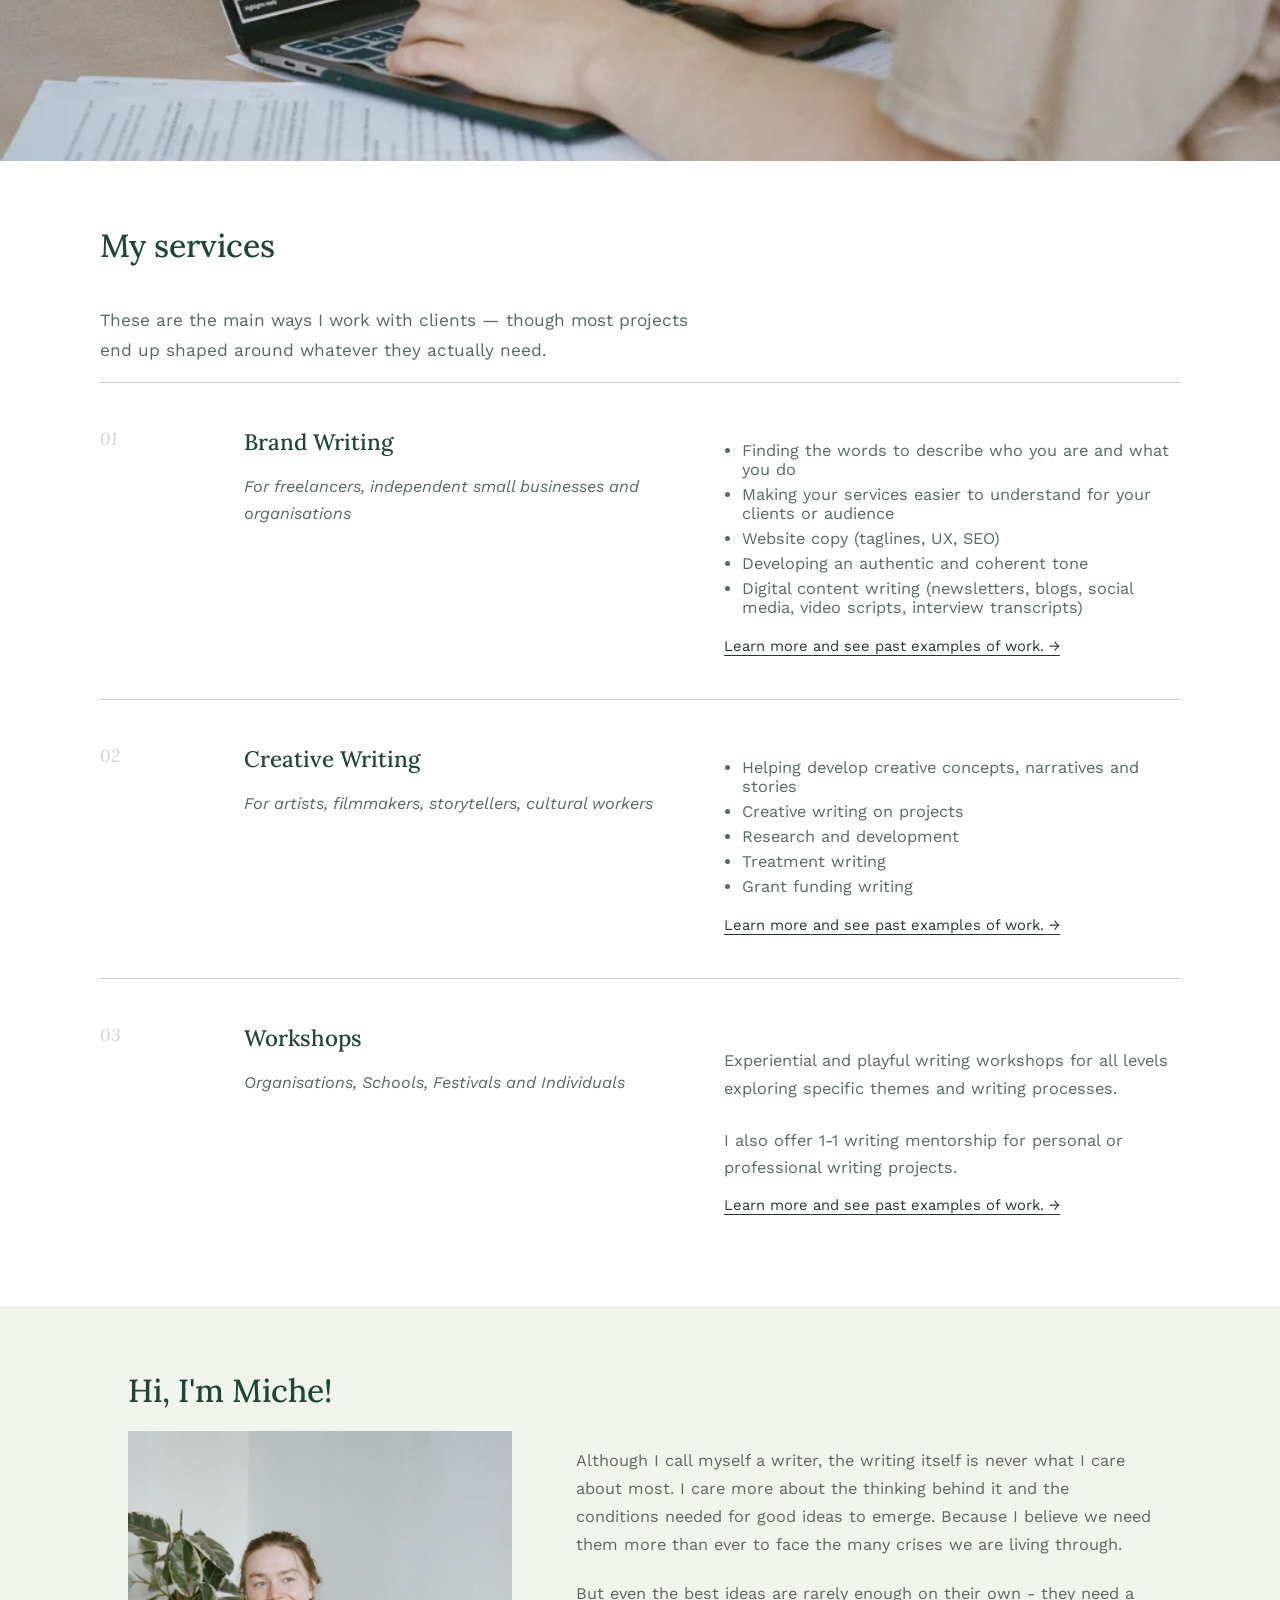
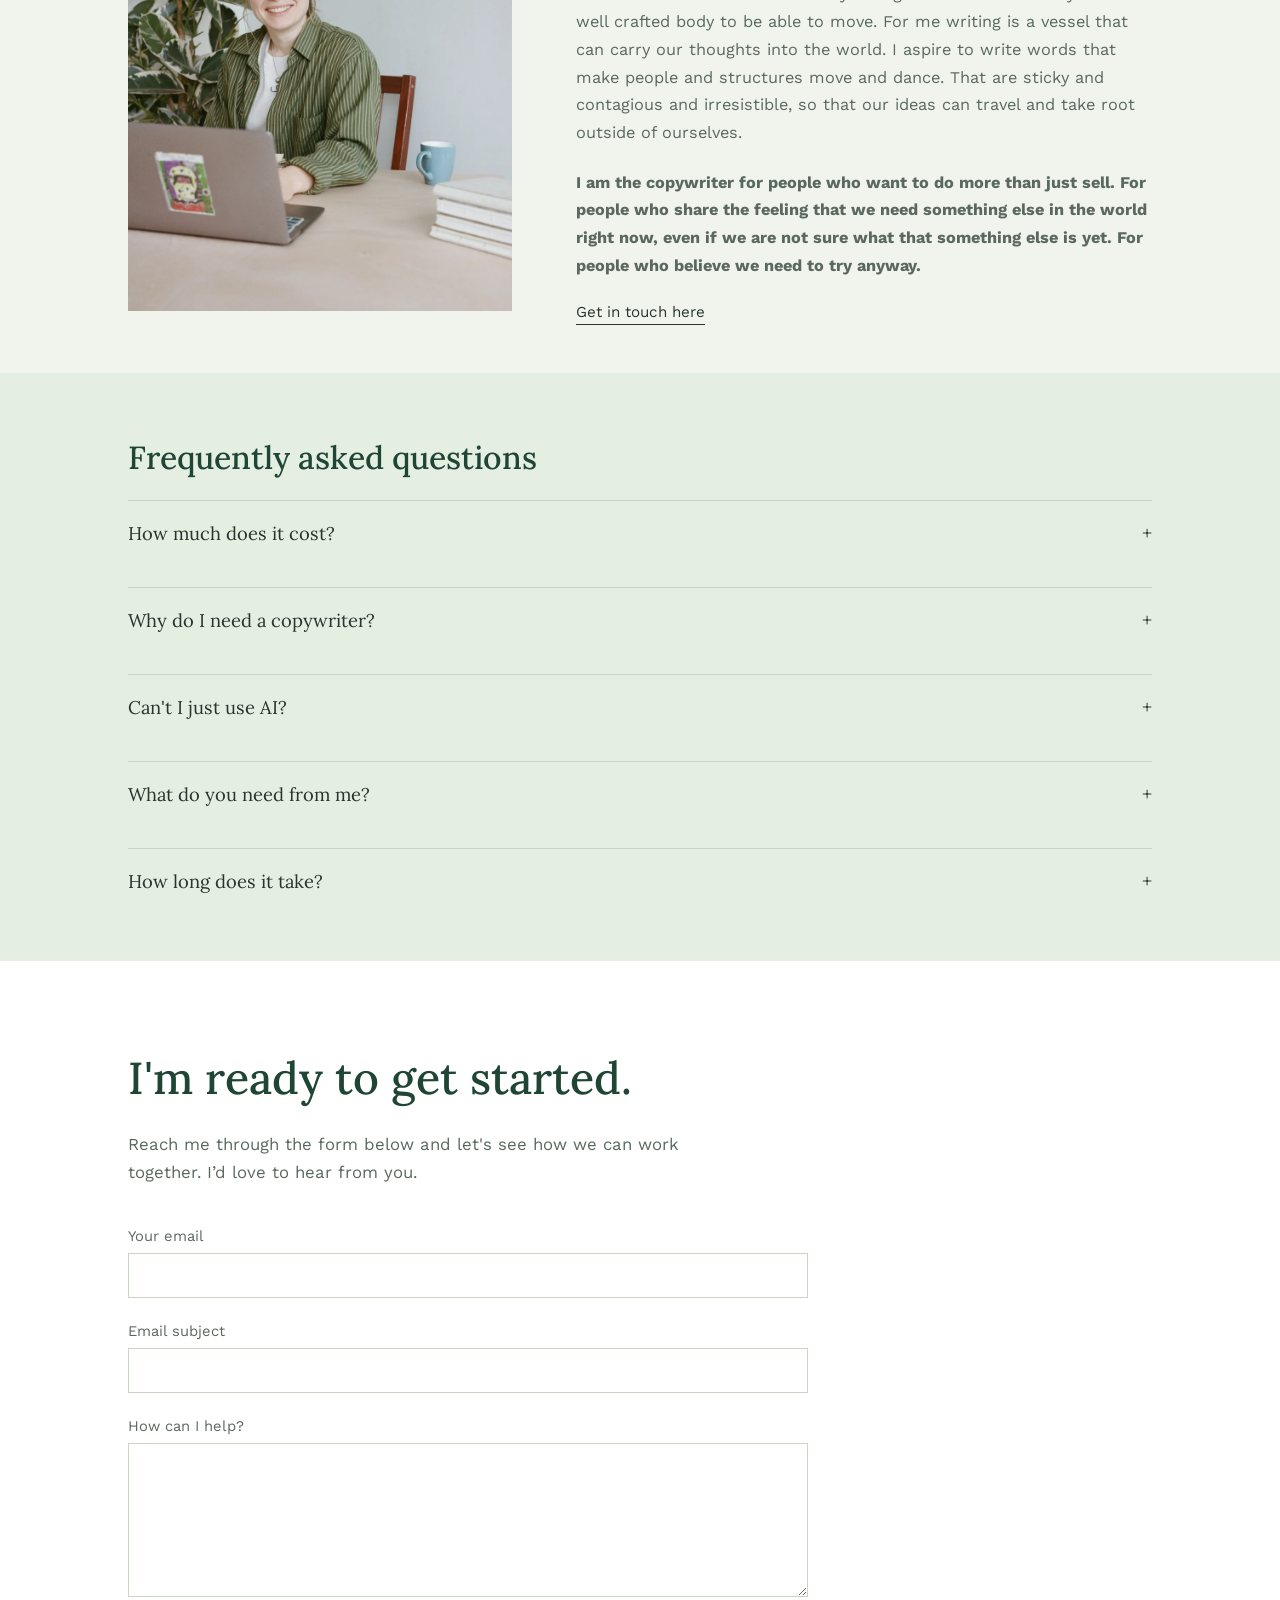
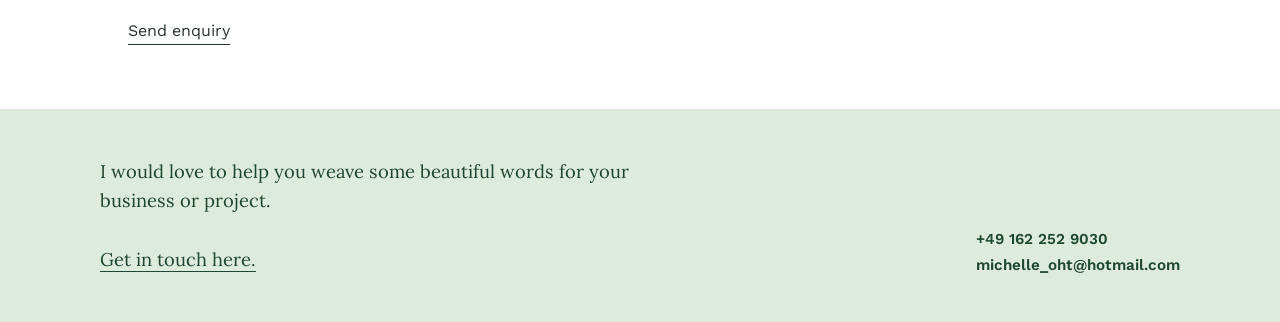
==== commit 2e57368f: "Update about text, map5 sizing, hero image tweaks" ====
--- a/index.html
+++ b/index.html
@@ -52,39 +52,54 @@
   </section>
 
   <section class="services-intro" id="what">
-    <div class="wrap fade">
-      <h2>What I write</h2>
-      <ul class="plain">
-        <li>Website copy</li>
-        <li>Email marketing</li>
-        <li>Digital content</li>
-        <li>Copywriting and proofreading</li>
-        <li>Writing workshops</li>
-        <li>Concept development and research</li>
-        
-      </ul>
-      <a class="btn" href="#services">Explore my services →</a>
+    <div class="wrap fade what-grid">
+      <div class="what-col">
+        <h2>The things I write include:</h2>
+        <ul class="plain">
+          <li>Brand writing and website copy</li>
+          <li>Digital content (emails, blogs, interviews, workshops descriptions)</li>
+          <li>Copywriting and proofreading</li>
+          <li>Research and development</li>
+          <li>Fiction and creative writing</li>
+          <li>Workshop facilitation</li>
+        </ul>
+        <a class="btn" href="#services">Explore my services →</a>
+
+        <h2 class="what-sub">What else you get from working with me (aside from great text)</h2>
+        <ul class="plain">
+          <li>An outside perspective on your work</li>
+          <li>Someone to probe your concept deeper by challenging your thinking</li>
+          <li>A chance to externalise messy thoughts and make sense together</li>
+          <li>A thinking partner to sound board new ideas with</li>
+          <li>Greater confidence in your work</li>
+          <li>More precision and intention in your direction</li>
+        </ul>
+      </div>
+      <div class="what-img">
+        <img src="images/spar.webp" alt="Notebook with notes and sketches">
+      </div>
     </div>
   </section>
 
   <section class="wrap fade" id="how">
     <h2 style="font-size:2rem;font-weight:500;margin:0 0 40px;">How I work</h2>
-    <div class="work-cols">
-      <div class="work-col">
+    <div class="steps">
+      <div class="step-box step-bg-1">
         <div class="num">01</div>
-        <h3>Understand</h3>
-        <p>We start by getting clear on what’s and why’s of your project through conversation and questionnaire.</p>
-        <p>This not only gives me the information I need to write copy grounded in research, but is often a moment where clients also report gaining deeper insight and clarity on their project.</p>
-      </div>
-      <div class="work-col">
+        <h3>Gather and understand</h3>
+        <p>The first step is getting to know you and the project deeper through socratic style conversation and questionnaire. This generates a lot of material which I start putting onto paper - mind maps, drawing, diagramming, word banks and free association. I read articles and texts related to your concept, find examples of copy and references. Now I have a juicy bank of ideas to take into the writing phase.</p>
+      </div>
+      <div class="step-arrow" aria-hidden="true">→</div>
+      <div class="step-box step-bg-2">
         <div class="num">02</div>
-        <h3>Write</h3>
-        <p>If the foundational questions about an idea are thoroughly answered, that is most of the work done. From here, the words write themselves.</p>
-      </div>
-      <div class="work-col">
+        <h3>Writing</h3>
+        <p>I start by freewriting on paper - this lets me get loose and find a voice that feels more conversational rather than corporate. I transfer this to a document and get more refined, threading in all those ideas from the gathering phase. It's ultimately a process of structuring information, deciding what is important and how each idea will connect to the next, while also giving it personality and character.</p>
+      </div>
+      <div class="step-arrow" aria-hidden="true">→</div>
+      <div class="step-box step-bg-3">
         <div class="num">03</div>
-        <h3>Deliver</h3>
-        <p>For me, good copy doesn't come from clever words or punchy taglines, but emerges when a concept is deeply thought through with clear intentionality. Simple and earnest.</p>
+        <h3>Delivery</h3>
+        <p>After a round or two of reviewing and making changes, that initial swarm of ideas has found a lovely coherent form, full of quirks and details that feel like you. Intentional and elegant.</p>
       </div>
     </div>
   </section>
@@ -132,15 +147,11 @@
     <div class="wrap">
       <h2 style="font-size:2rem;font-weight:500;margin:0 0 20px;">Hi, I'm Miche!</h2>
       <div class="about-grid">
-        <img class="portrait" src="images/2.webp" alt="Portrait of Miche O'higgins">
+        <img class="portrait" src="images/1.webp" alt="Portrait of Miche O'higgins">
         <div>
-          <p>As an interdisciplinary artist, musician and writer I've had to traverse and learn the language of many different fields - the art world, academic world, cultural sector, wellness industry, design and entrepreneurship - the list goes on.</p>
-          <p>This has taught me to interpret and translate between worlds, but also given me an acute allergy towards all things lingo and jargon.</p>
-          <p>Because, personally, I would rather read a text that is honest and tries to reveal the essence of things, than something witty or attention-grabbing.</p>
-          <p>So this is also what I try to write.</p>
-          <p>I bring the same curiosity and love for questions to copywriting that I do to making a film or a song because the fundamental questions are the same:</p>
-          <p class="q">What are we actually trying to say here? And why?</p>
-          <p>I would love to think along with you on your next project and help you communicate your vision in a way that deeply resonates.</p>
+          <p>Although I call myself a writer, the writing itself is never what I care about most. I care more about the thinking behind it and the conditions needed for good ideas to emerge. Because I believe we need them more than ever to face the many crises we are living through.</p>
+          <p>But even the best ideas are rarely enough on their own - they need a well crafted body to be able to move. For me writing is a vessel that can carry our thoughts into the world. I aspire to write words that make people and structures move and dance. That are sticky and contagious and irresistible, so that our ideas can travel and take root outside of ourselves.</p>
+          <p><strong>I am the copywriter for people who want to do more than just sell. For people who share the feeling that we need something else in the world right now, even if we are not sure what that something else is yet. For people who believe we need to try anyway.</strong></p>
           <a class="btn" href="#contact">Get in touch here</a>
         </div>
       </div>
--- a/css/style.css
+++ b/css/style.css
@@ -25,7 +25,6 @@
 .wrap{max-width:1080px;margin:0 auto;padding:0 28px;}
 @media(max-width:760px){.wrap{padding:0 40px;}}
 @media(max-width:760px){#how,#services{padding-left:40px;padding-right:40px;}}
-@media(max-width:760px){.work-cols{padding:0;}}
 section{padding:110px 0;}
 @media(max-width:720px){section{padding:72px 0;}}
 .homepage section:not(.hero){padding:88px 0 64px;}
@@ -103,7 +102,7 @@
 .hero-inner{position:relative;z-index:1;max-width:1160px;margin:0 auto;padding:6vh 28px 0;display:flex;flex-direction:column;align-items:center;justify-content:flex-start;gap:0;height:100%;}
 .hero-copy{max-width:720px;margin:0 auto;text-align:center;transition:transform 1.2s cubic-bezier(.22,.61,.36,1);}
 .hero-inner.revealed .hero-copy{transform:translateY(-7vh);}
-.hero-profile{display:block;width:100%;max-width:260px;object-fit:cover;aspect-ratio:4/5;border-radius:0;filter:brightness(0.9) contrast(1.08) saturate(0.9);margin:0;transform:rotate(-1.5deg);}
+.hero-profile{display:block;width:100%;max-width:240px;max-height:36vh;object-fit:cover;aspect-ratio:4/5;border-radius:0;filter:brightness(0.9) contrast(1.08) saturate(0.9);margin:0;transform:rotate(-1.5deg);}
 .hero .name{font-size:.95rem;letter-spacing:.03em;color:var(--charcoal-soft);margin:0 0 6px;}
 .hero .role{font-size:.95rem;color:var(--charcoal-soft);margin:0 0 40px;}
 .hero h1{
@@ -120,8 +119,8 @@
 .q-more{display:block;margin:10vh auto 0;background:transparent;border:1px solid var(--charcoal);padding:10px 24px;font-family:'Work Sans';font-size:.95rem;color:var(--charcoal);cursor:pointer;border-radius:2px;transition:margin-top 1.2s cubic-bezier(.22,.61,.36,1);}
 .hero-inner.revealed .q-more{margin-top:1.4em;}
 .q-more:hover{background:rgba(31,69,53,.06);}
-.hero-reveal{position:absolute;left:50%;top:60%;transform:translateX(-50%) translateY(70vh);width:min(720px, 88vw);display:flex;flex-direction:row;align-items:center;justify-content:center;gap:32px;opacity:0;transition:opacity 1.1s ease,transform 1.1s cubic-bezier(.22,.61,.36,1);}
-.hero-inner.revealed .hero-reveal{opacity:1;transform:translateX(-50%) translateY(-50%);}
+.hero-reveal{position:absolute;left:50%;top:42%;transform:translateX(-50%) translateY(70vh);width:min(720px, 88vw);display:flex;flex-direction:row;align-items:center;justify-content:center;gap:32px;opacity:0;transition:opacity 1.1s ease,transform 1.1s cubic-bezier(.22,.61,.36,1);}
+.hero-inner.revealed .hero-reveal{opacity:1;transform:translateX(-50%) translateY(0);}
 .q-intro{margin:0;text-align:left;max-width:38ch;font-family:'Inter',sans-serif;font-size:clamp(.9rem,1.8vw,1.2rem);line-height:1.5;font-weight:300;font-style:italic;color:var(--charcoal);}
 .explore-arrow{position:absolute;left:50%;bottom:6vh;transform:translateX(-50%) translateY(30px);opacity:0;font-family:'Work Sans';font-size:.95rem;color:var(--charcoal);text-decoration:none;display:flex;flex-direction:column;align-items:center;transition:opacity .9s ease .9s,transform .9s cubic-bezier(.22,.61,.36,1) .9s;}
 .explore-arrow .arrow{font-size:1.6rem;line-height:1;}
@@ -135,27 +134,42 @@
 
 /* Section 2 */
 .services-intro{background:var(--cream);}
-.services-intro h2{font-size:2rem;font-weight:500;margin:0 0 24px;}
+.services-intro h2{font-size:1.5rem;font-weight:500;margin:0 0 20px;}
 .services-intro .lead{font-size:1.05rem;margin-bottom:48px;}
+.what-grid{display:grid;grid-template-columns:1.15fr 0.85fr;gap:56px;align-items:center;}
+.what-col .what-sub{margin-top:56px;}
+#what ul.plain{display:block;list-style:disc;border-top:none;padding-left:22px;}
+#what ul.plain li{padding:4px 0;border-bottom:none;font-size:1rem;font-family:'Work Sans',sans-serif;}
+.what-img img{display:block;width:75%;height:auto;transform:rotate(-3.5deg) skewY(-2deg);box-shadow:0 14px 30px rgba(31,69,53,.16);border-radius:4px;}
+@media(max-width:760px){.what-grid{grid-template-columns:1fr;gap:36px;}.what-img{max-width:300px;margin:0 auto;}}
 #what,#services,#about,#faq{padding-top:110px;}
 #pricing{padding-top:110px;padding-bottom:120px;}
 .homepage #what,.homepage #services,.homepage #about,.homepage #pricing,.homepage #faq{padding-top:64px;padding-bottom:48px;}
 .homepage #how{padding-top:72px;padding-bottom:64px;}
-#what ul.plain{display:grid;grid-template-columns:repeat(2,minmax(0,1fr));column-gap:48px;}
 ul.plain{list-style:none;margin:0 0 48px;padding:0;border-top:1px solid var(--line);}
 ul.plain li{padding:18px 0;border-bottom:1px solid var(--line);font-size:1.1rem;font-family:'Lora',serif;}
-@media(max-width:760px){#what ul.plain{grid-template-columns:1fr;}}
 .btn{
   display:inline-block;font-family:'Work Sans';font-size:.95rem;text-decoration:none;
   color:var(--charcoal);border-bottom:1px solid var(--charcoal);padding-bottom:3px;
 }
 
 /* How I work */
-.work-cols{display:grid;grid-template-columns:repeat(3,1fr);gap:48px;margin-top:62px;}
-@media(max-width:760px){.work-cols{grid-template-columns:1fr;gap:44px;}}
-.work-col .num{font-family:'Lora',serif;font-style:italic;color:var(--grey);font-size:1.6rem;margin-bottom:14px;}
-.work-col h3{font-size:1.2rem;font-weight:500;margin:0 0 12px;}
-.work-col p{font-size:.98rem;}
+.steps{margin-top:62px;display:flex;flex-direction:row;align-items:stretch;justify-content:center;gap:14px;max-width:1100px;margin-left:auto;margin-right:auto;}
+.step-box{position:relative;flex:1;padding:34px 26px;border-radius:4px;box-shadow:0 8px 24px rgba(31,69,53,.10);background:var(--white);overflow:hidden;}
+.step-box::before{content:'';position:absolute;top:0;left:0;right:0;height:170px;background-size:cover;background-position:center;background-repeat:no-repeat;opacity:.22;z-index:0;}
+.step-bg-1::before{background-image:url('../images/map1.webp');}
+.step-bg-2::before{background-image:url('../images/map2.webp');}
+.step-bg-3::before{background-image:url('../images/map5.webp');background-size:contain;}
+.step-box>*{position:relative;z-index:1;}
+.step-box .num{font-family:'Lora',serif;font-style:italic;color:var(--grey);font-size:1.3rem;margin-bottom:6px;margin-top:170px;}
+.step-box h3{font-size:1.15rem;font-weight:500;margin:0 0 22px;}
+.step-box p{font-size:.95rem;margin:0;line-height:1.55;}
+.step-arrow{font-size:1.6rem;line-height:1;color:var(--green-dark);align-self:center;flex:0 0 auto;}
+@media(max-width:760px){
+  .steps{flex-direction:column;max-width:560px;}
+  .step-arrow{transform:none;padding:10px 0;}
+  .step-box{padding:30px 24px;}
+}
 
 /* Testimonials */
 .testimonials{background:var(--beige);padding:64px 0;}
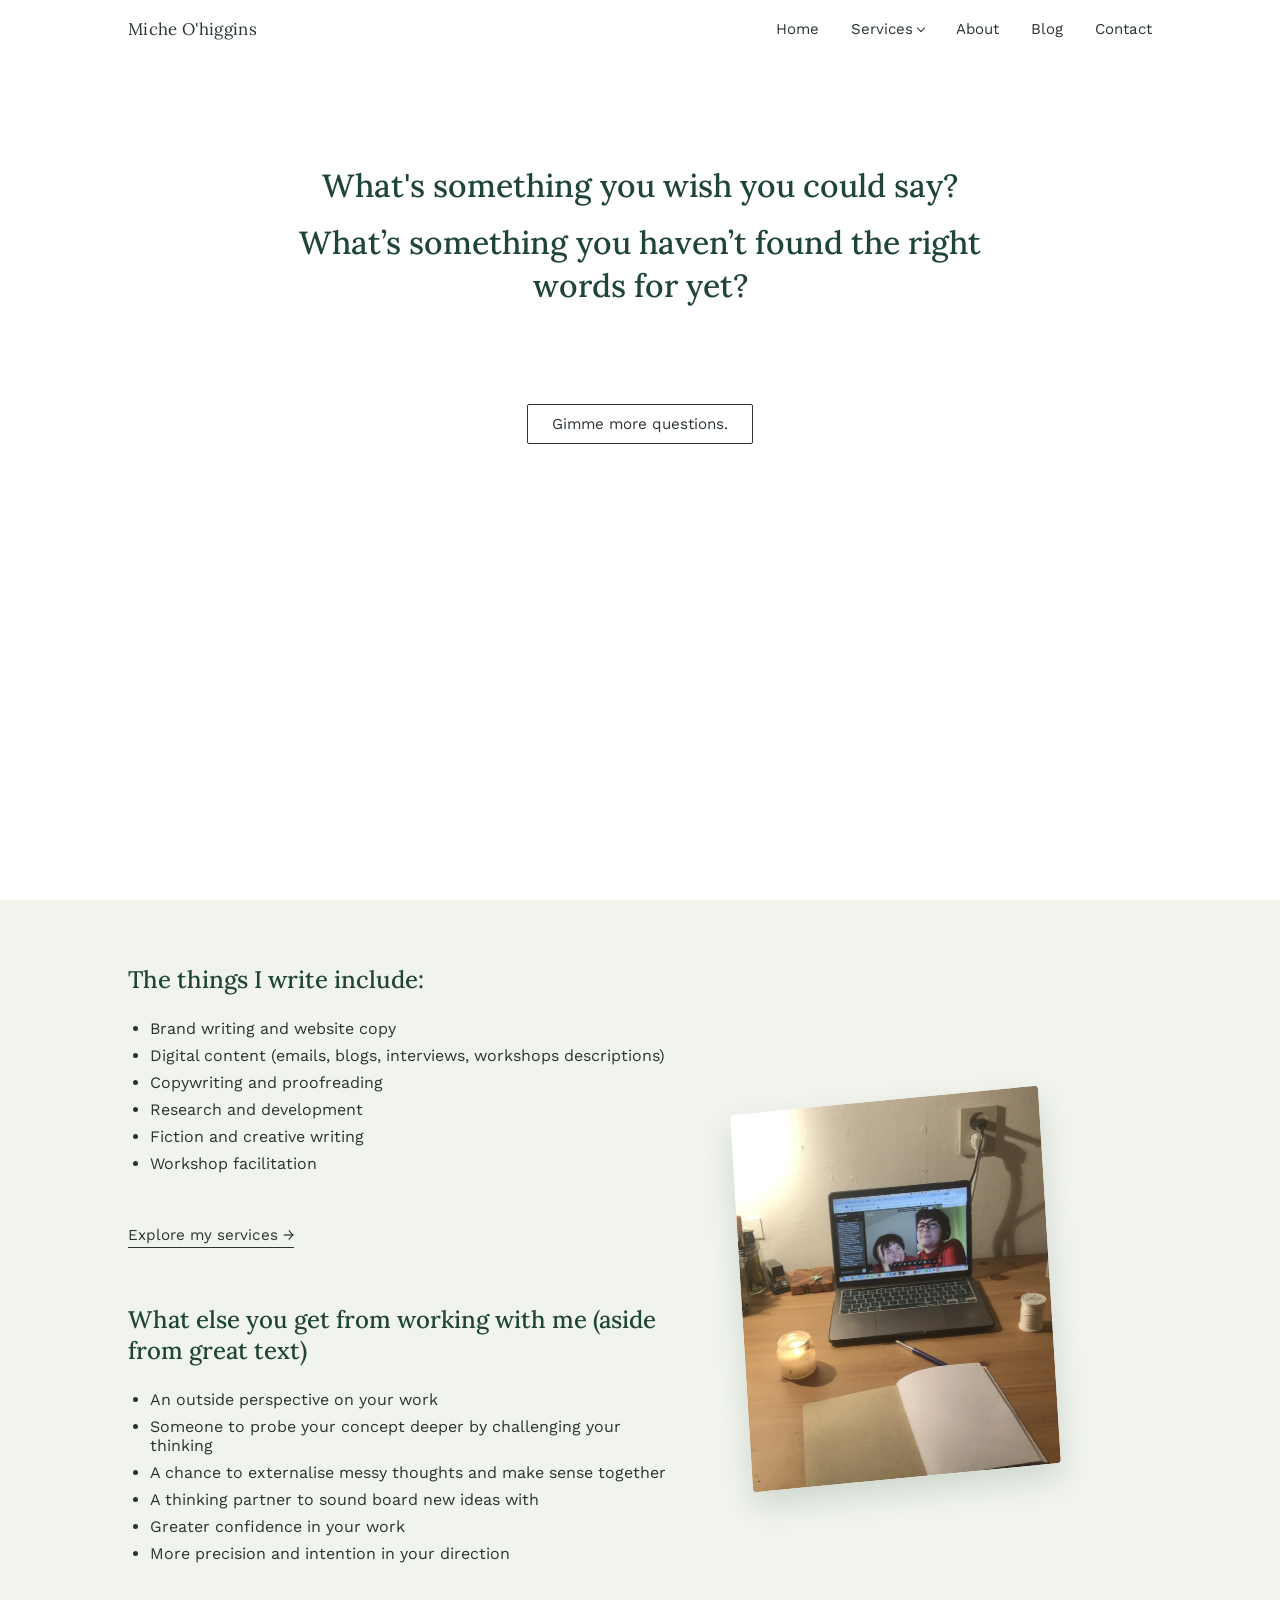
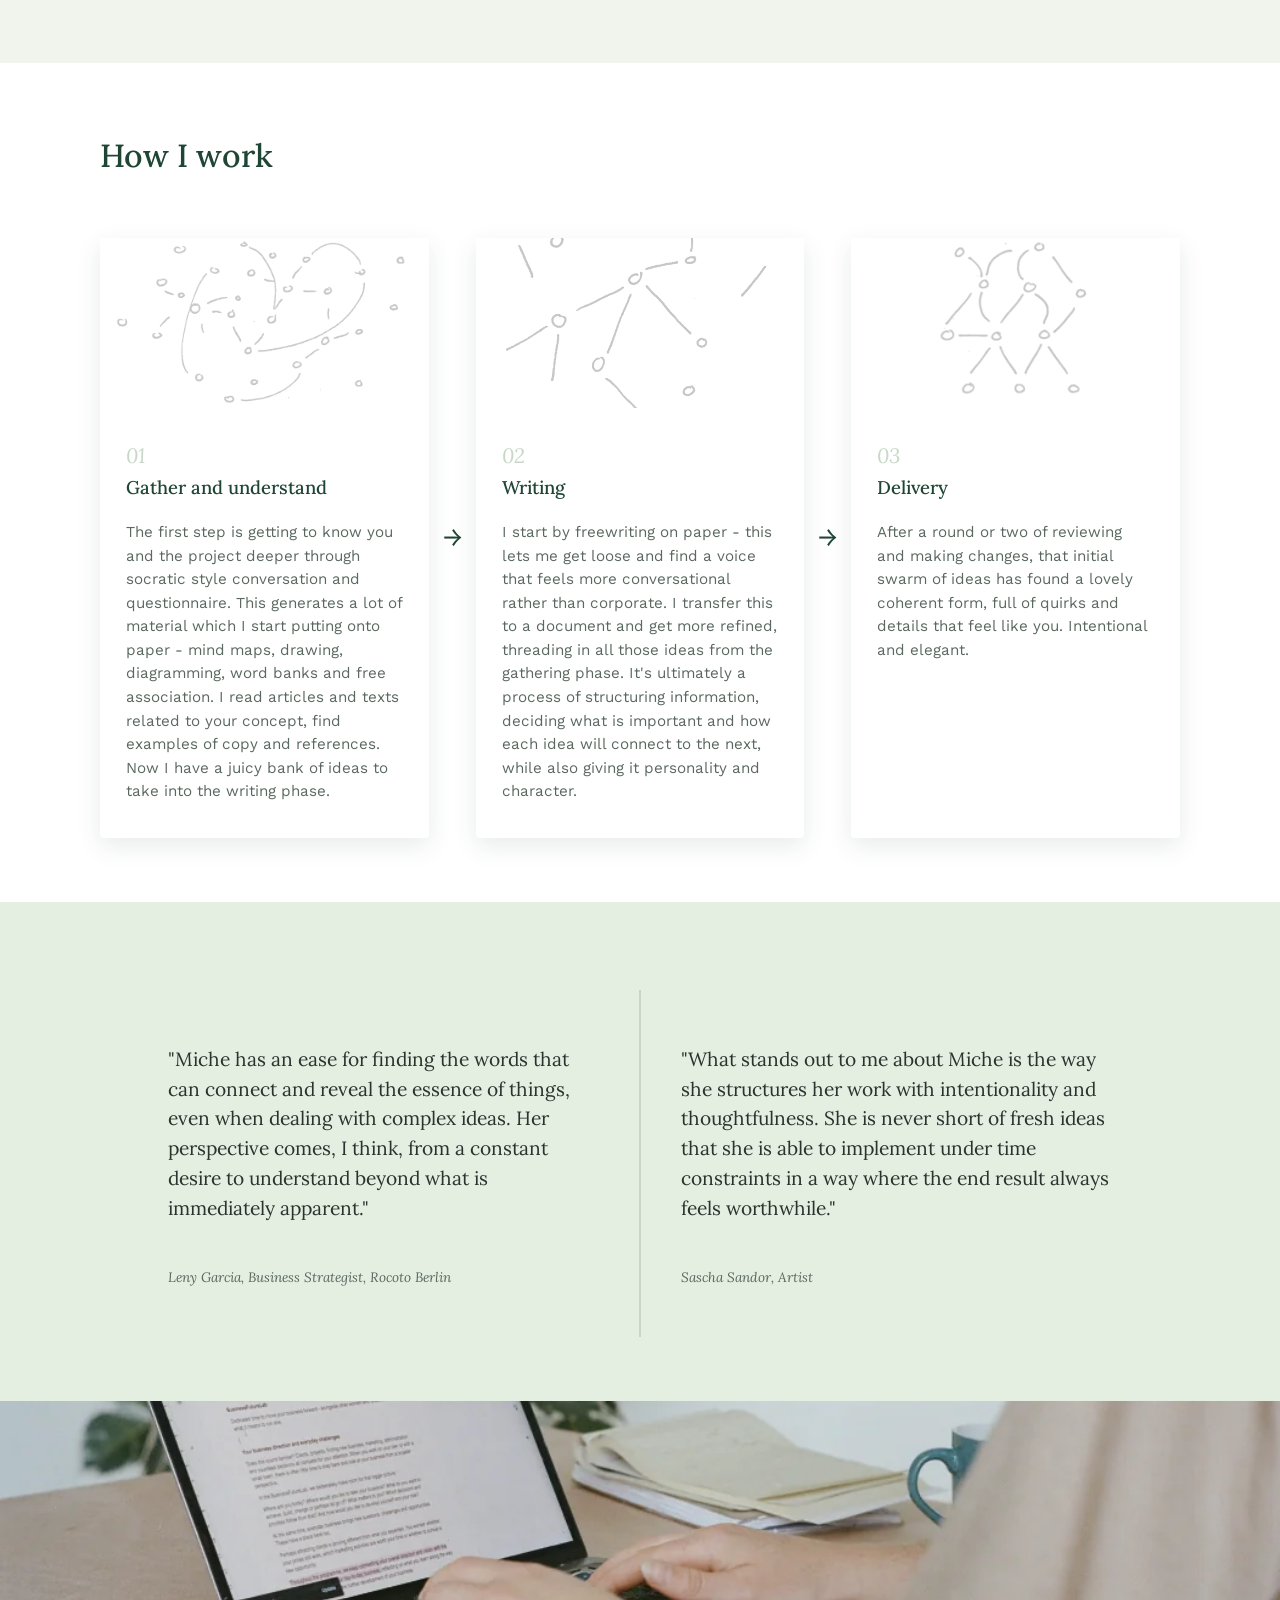
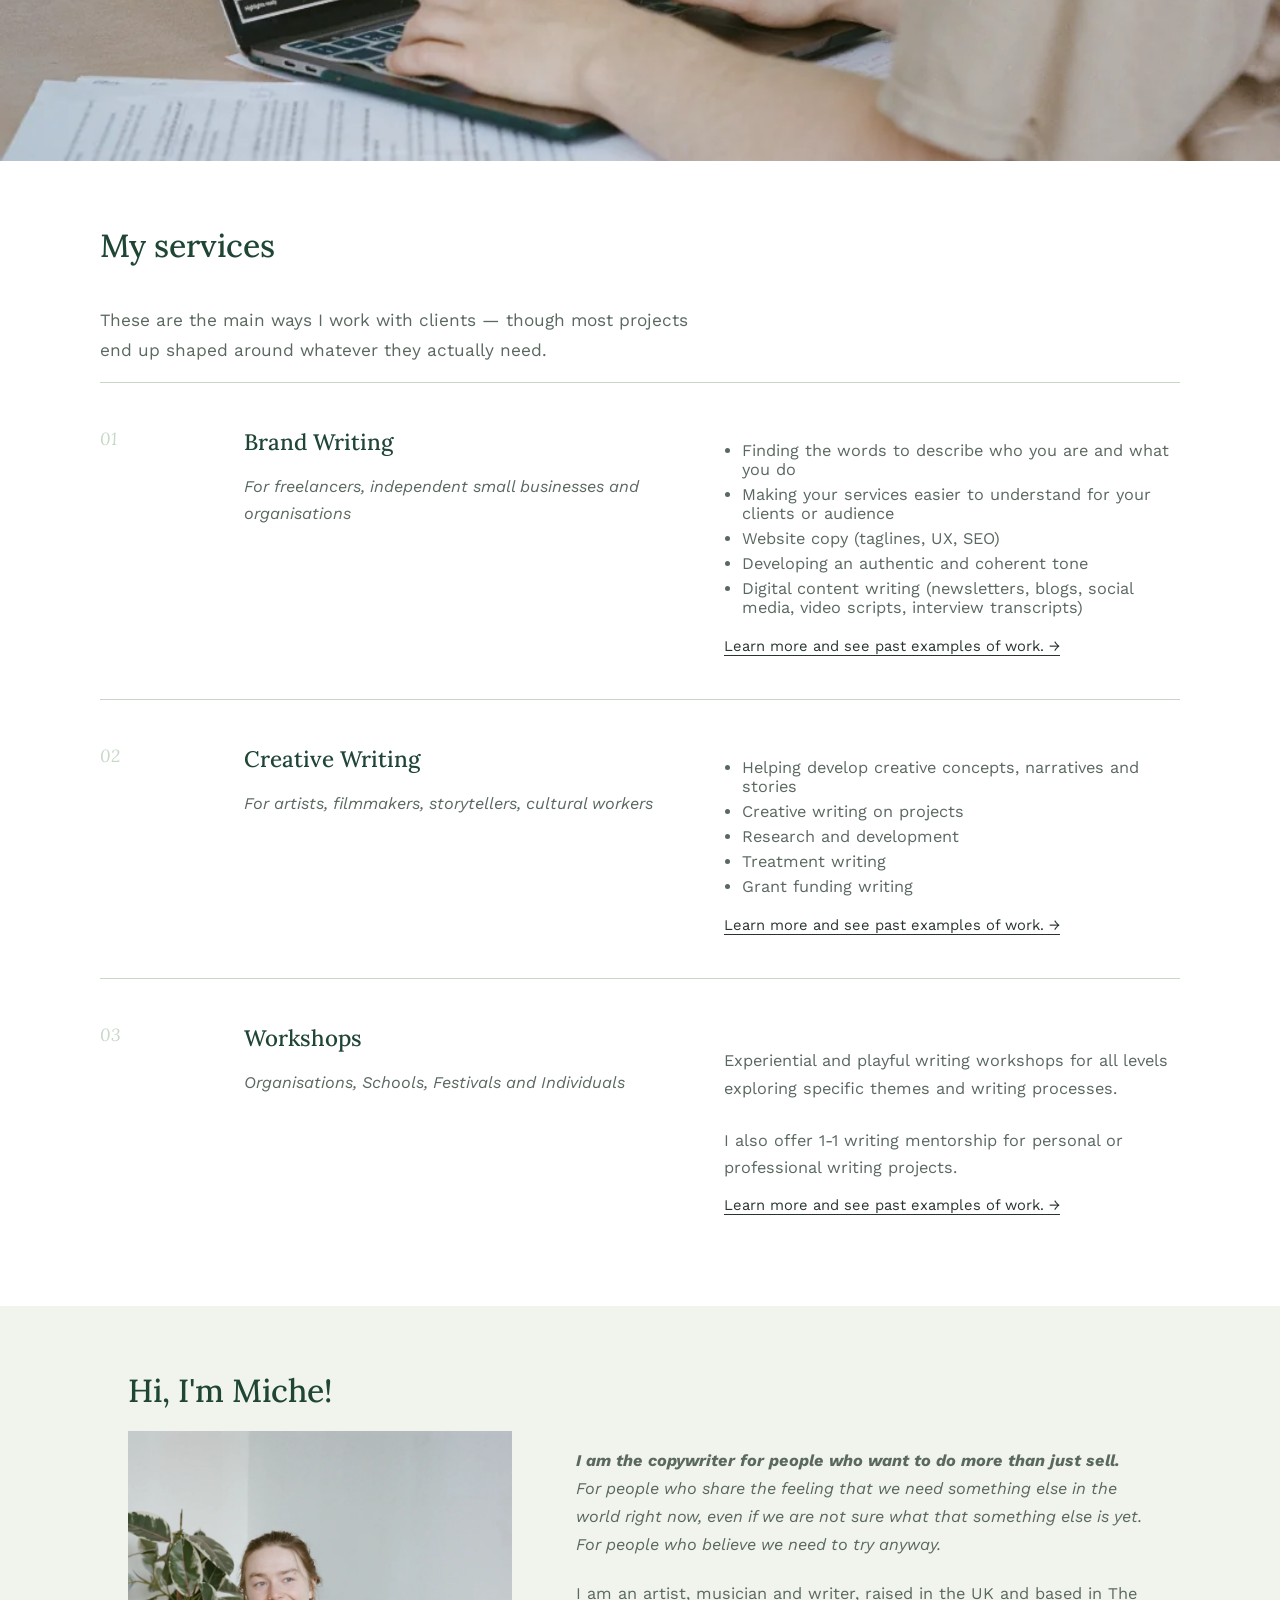
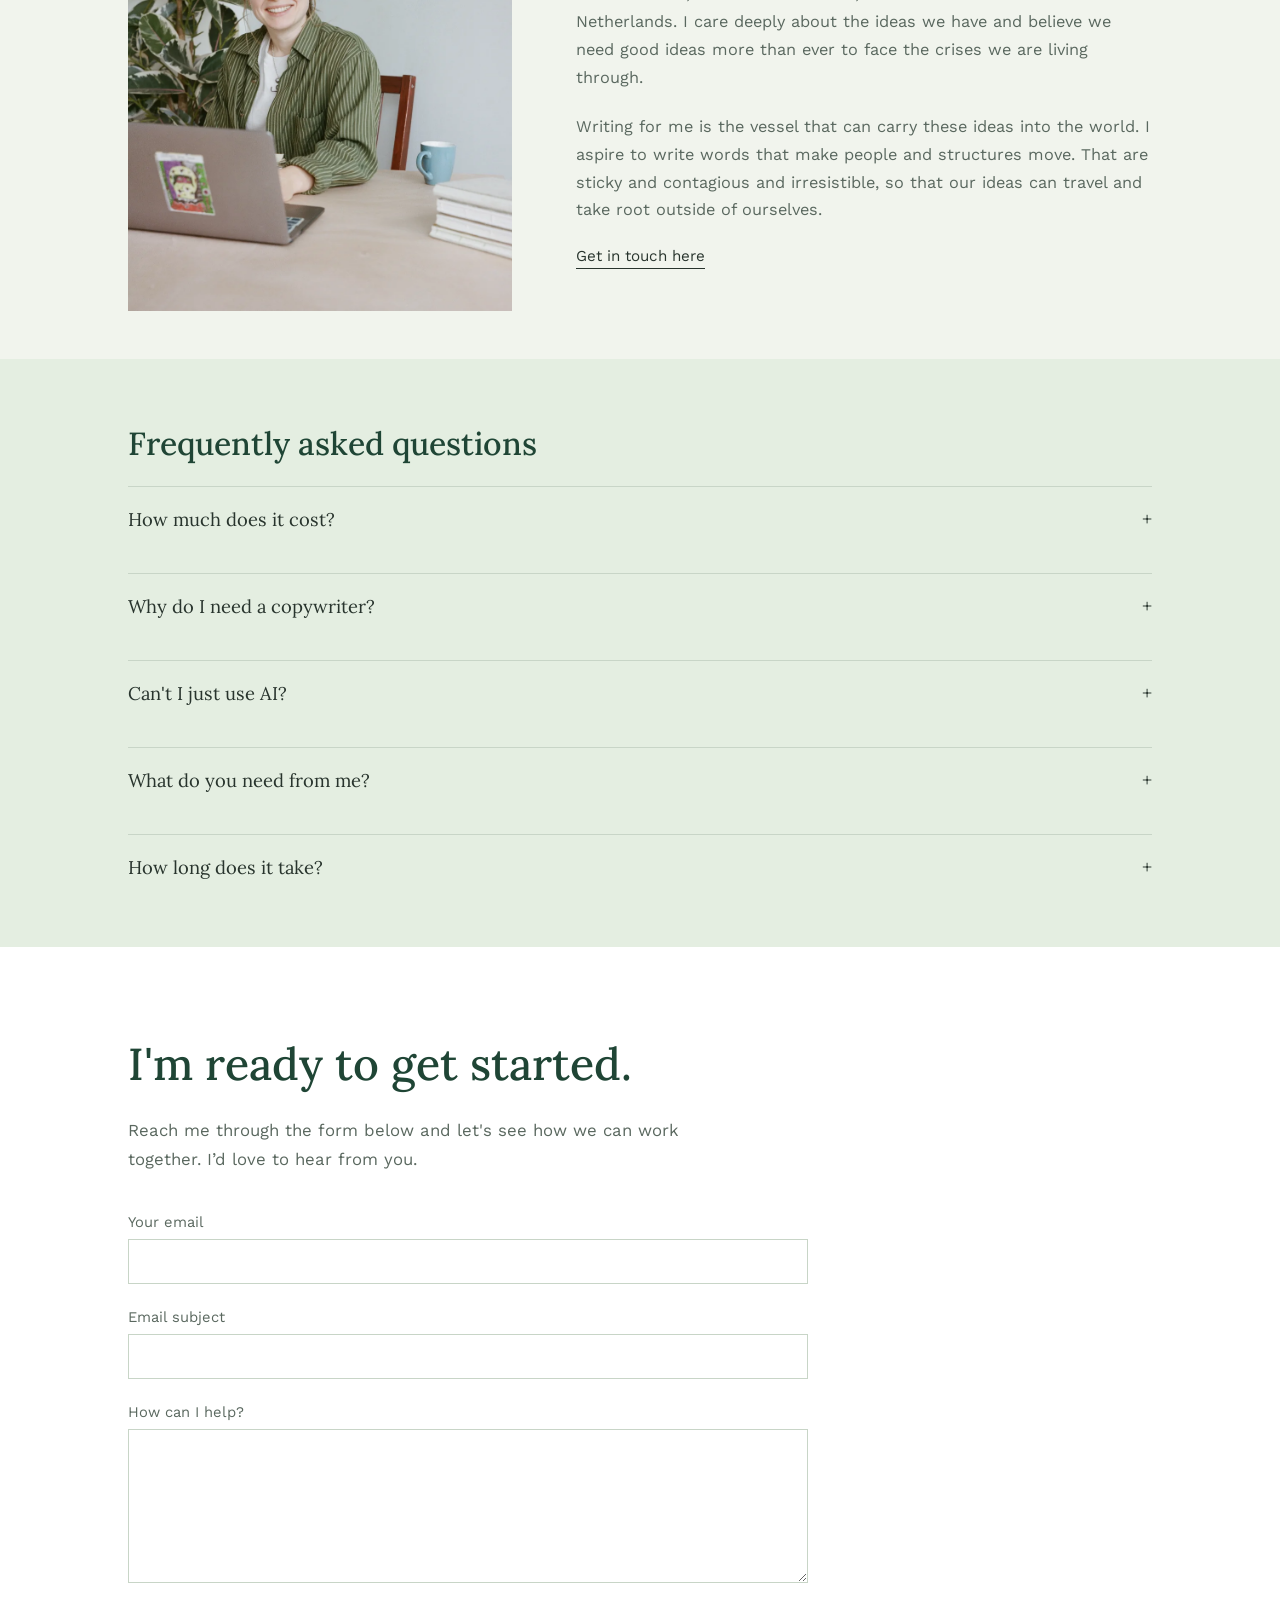
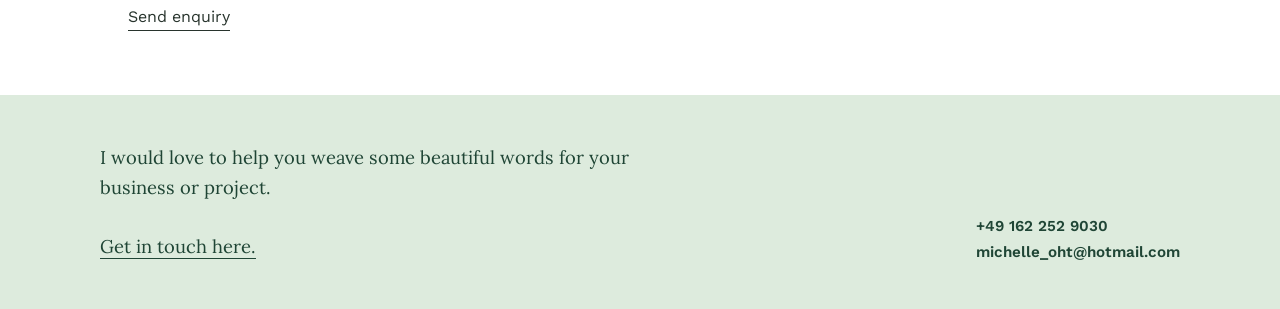
==== commit 9a38959b: "newupdate" ====
--- a/index.html
+++ b/index.html
@@ -149,9 +149,9 @@
       <div class="about-grid">
         <img class="portrait" src="images/1.webp" alt="Portrait of Miche O'higgins">
         <div>
-          <p>Although I call myself a writer, the writing itself is never what I care about most. I care more about the thinking behind it and the conditions needed for good ideas to emerge. Because I believe we need them more than ever to face the many crises we are living through.</p>
-          <p>But even the best ideas are rarely enough on their own - they need a well crafted body to be able to move. For me writing is a vessel that can carry our thoughts into the world. I aspire to write words that make people and structures move and dance. That are sticky and contagious and irresistible, so that our ideas can travel and take root outside of ourselves.</p>
-          <p><strong>I am the copywriter for people who want to do more than just sell. For people who share the feeling that we need something else in the world right now, even if we are not sure what that something else is yet. For people who believe we need to try anyway.</strong></p>
+          <p><em><strong>I am the copywriter for people who want to do more than just sell.</strong><br> For people who share the feeling that we need something else in the world right now, even if we are not sure what that something else is yet. For people who believe we need to try anyway.</em></p>
+          <p>I am an artist, musician and writer, raised in the UK and based in The Netherlands. I care deeply about the ideas we have and believe we need good ideas more than ever to face the crises we are living through.</p>
+          <p> Writing for me is the vessel that can carry these ideas into the world. I aspire to write words that make people and structures move. That are sticky and contagious and irresistible, so that our ideas can travel and take root outside of ourselves.</p>
           <a class="btn" href="#contact">Get in touch here</a>
         </div>
       </div>
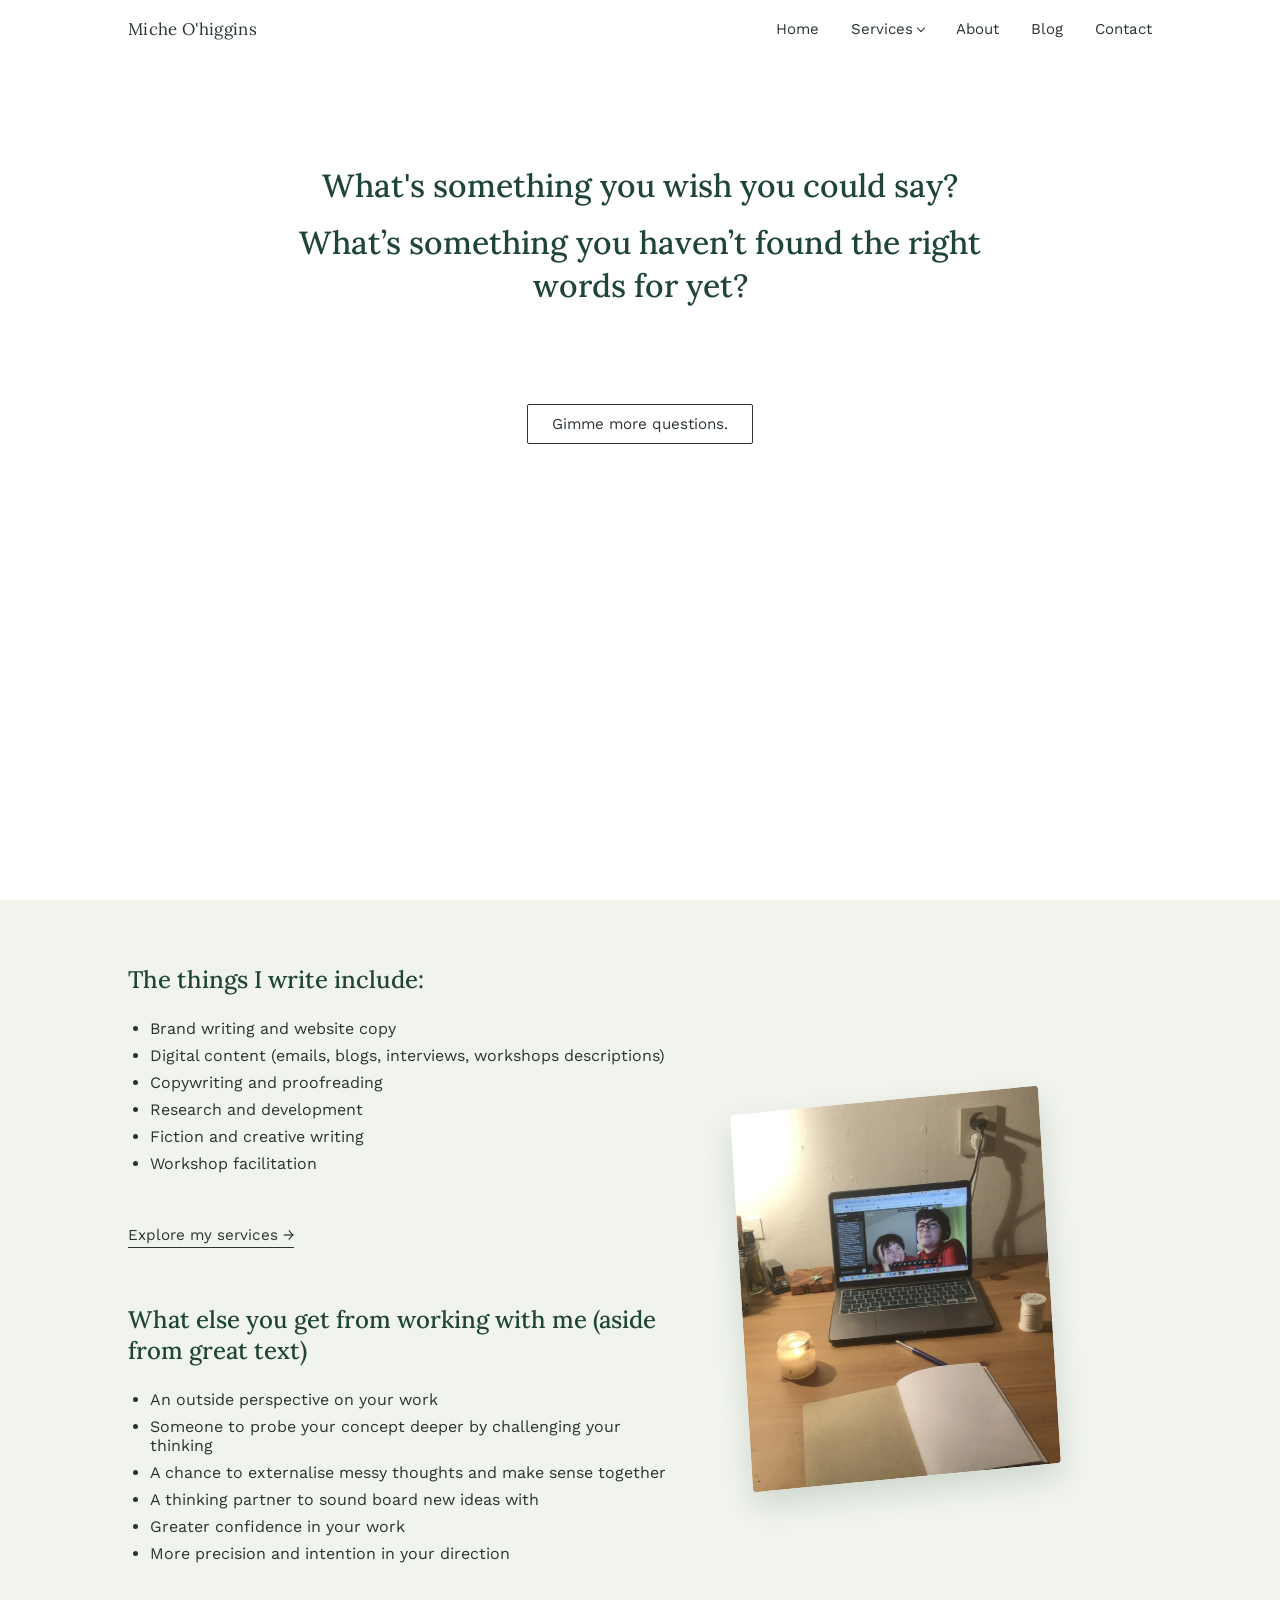
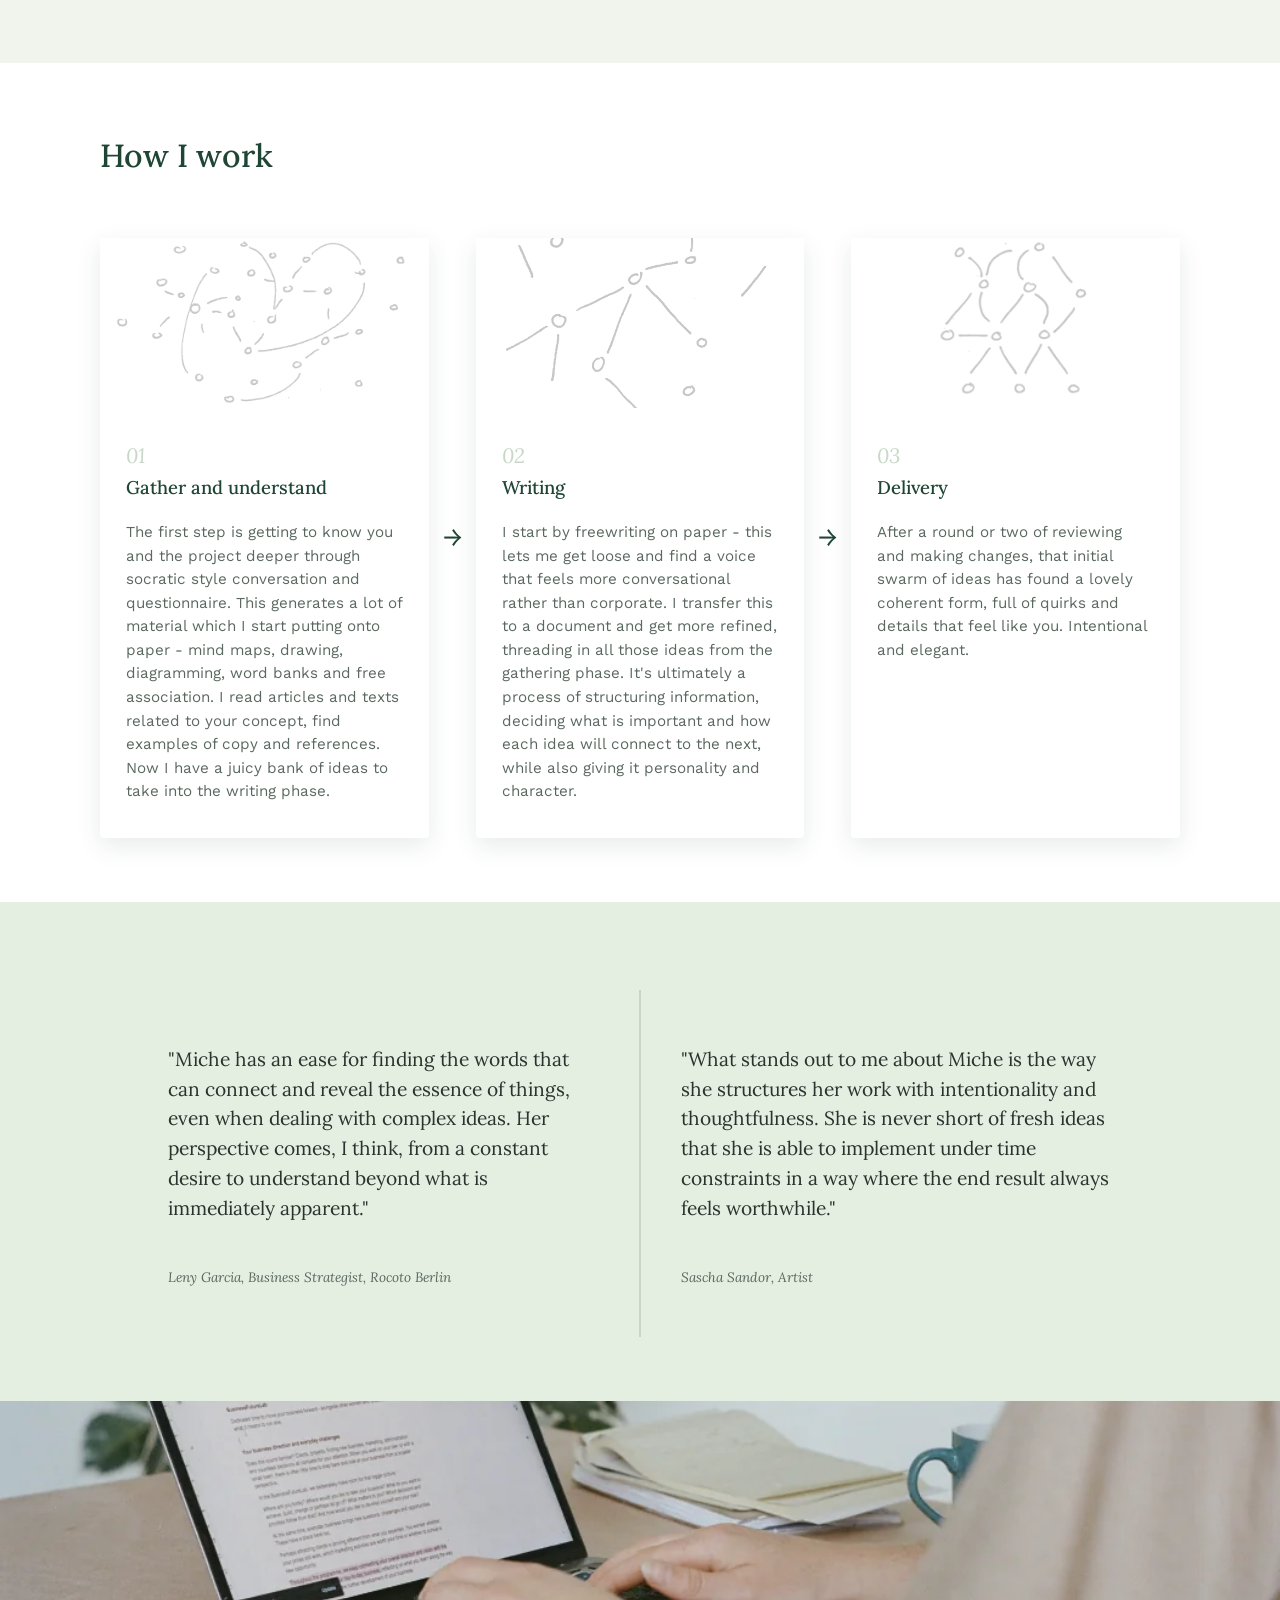
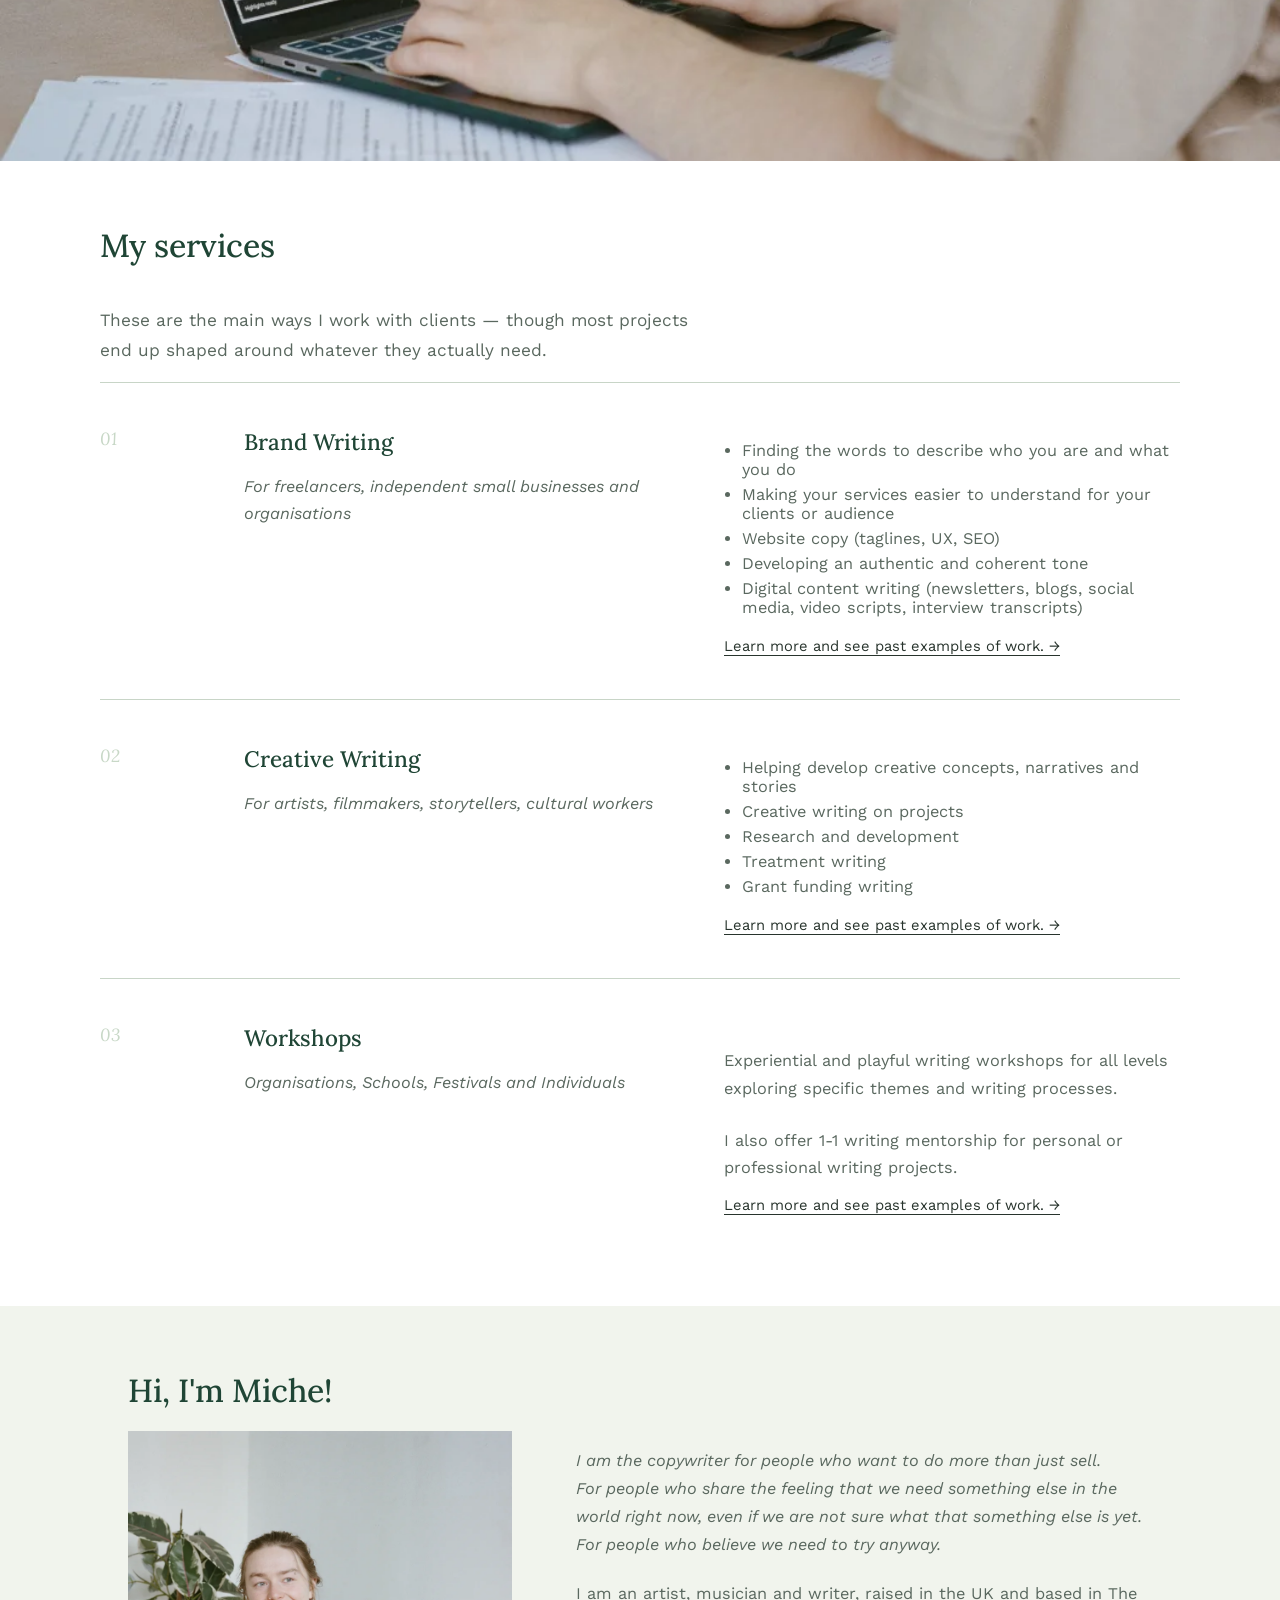
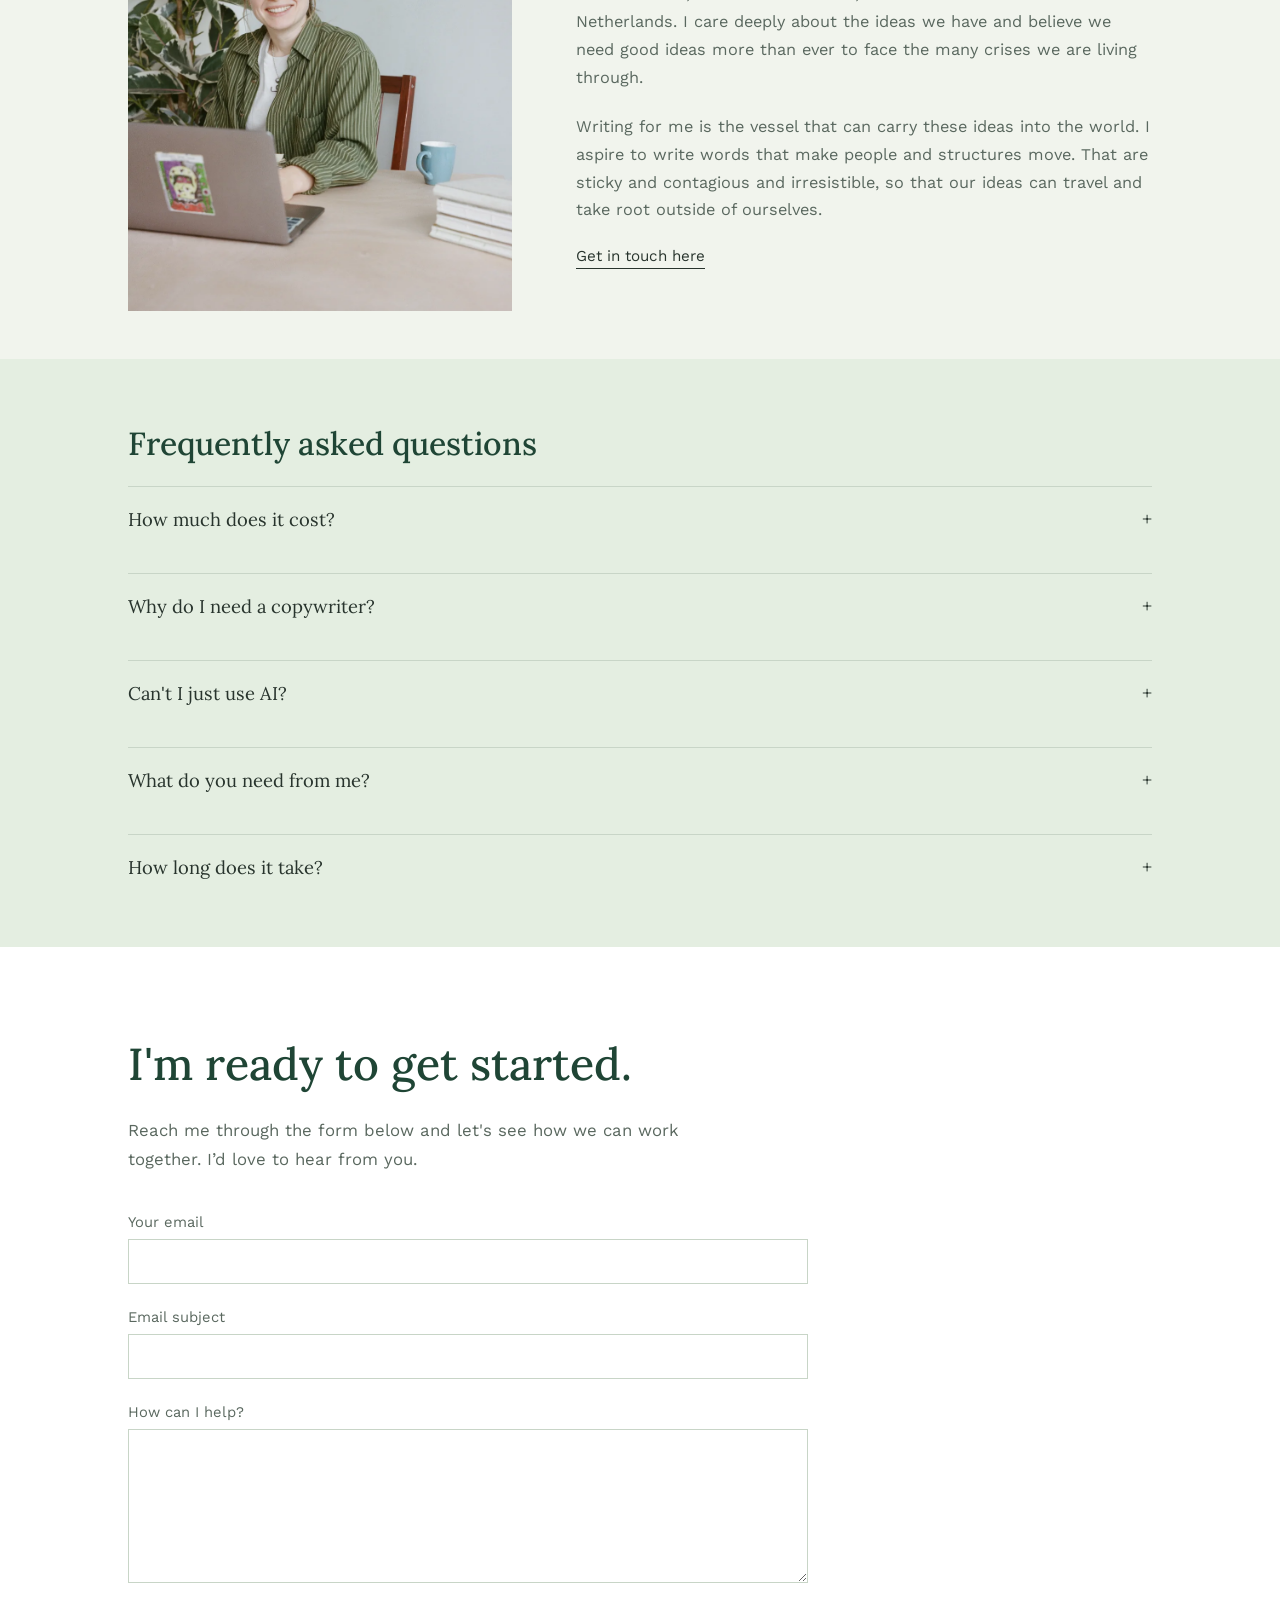
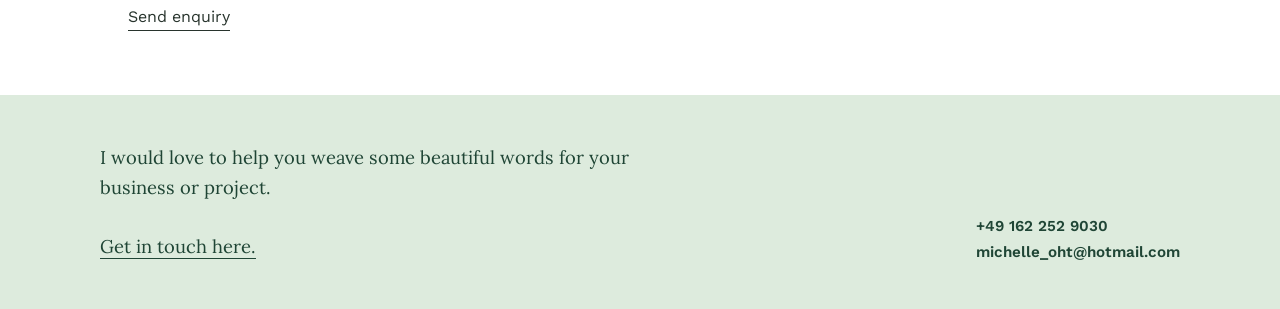
==== commit 9d578cdb: "yesss" ====
--- a/index.html
+++ b/index.html
@@ -149,8 +149,8 @@
       <div class="about-grid">
         <img class="portrait" src="images/1.webp" alt="Portrait of Miche O'higgins">
         <div>
-          <p><em><strong>I am the copywriter for people who want to do more than just sell.</strong><br> For people who share the feeling that we need something else in the world right now, even if we are not sure what that something else is yet. For people who believe we need to try anyway.</em></p>
-          <p>I am an artist, musician and writer, raised in the UK and based in The Netherlands. I care deeply about the ideas we have and believe we need good ideas more than ever to face the crises we are living through.</p>
+          <p><em>I am the copywriter for people who want to do more than just sell.<br> For people who share the feeling that we need something else in the world right now, even if we are not sure what that something else is yet. For people who believe we need to try anyway.</em></p>
+          <p>I am an artist, musician and writer, raised in the UK and based in The Netherlands. I care deeply about the ideas we have and believe we need good ideas more than ever to face the many crises we are living through.</p>
           <p> Writing for me is the vessel that can carry these ideas into the world. I aspire to write words that make people and structures move. That are sticky and contagious and irresistible, so that our ideas can travel and take root outside of ourselves.</p>
           <a class="btn" href="#contact">Get in touch here</a>
         </div>
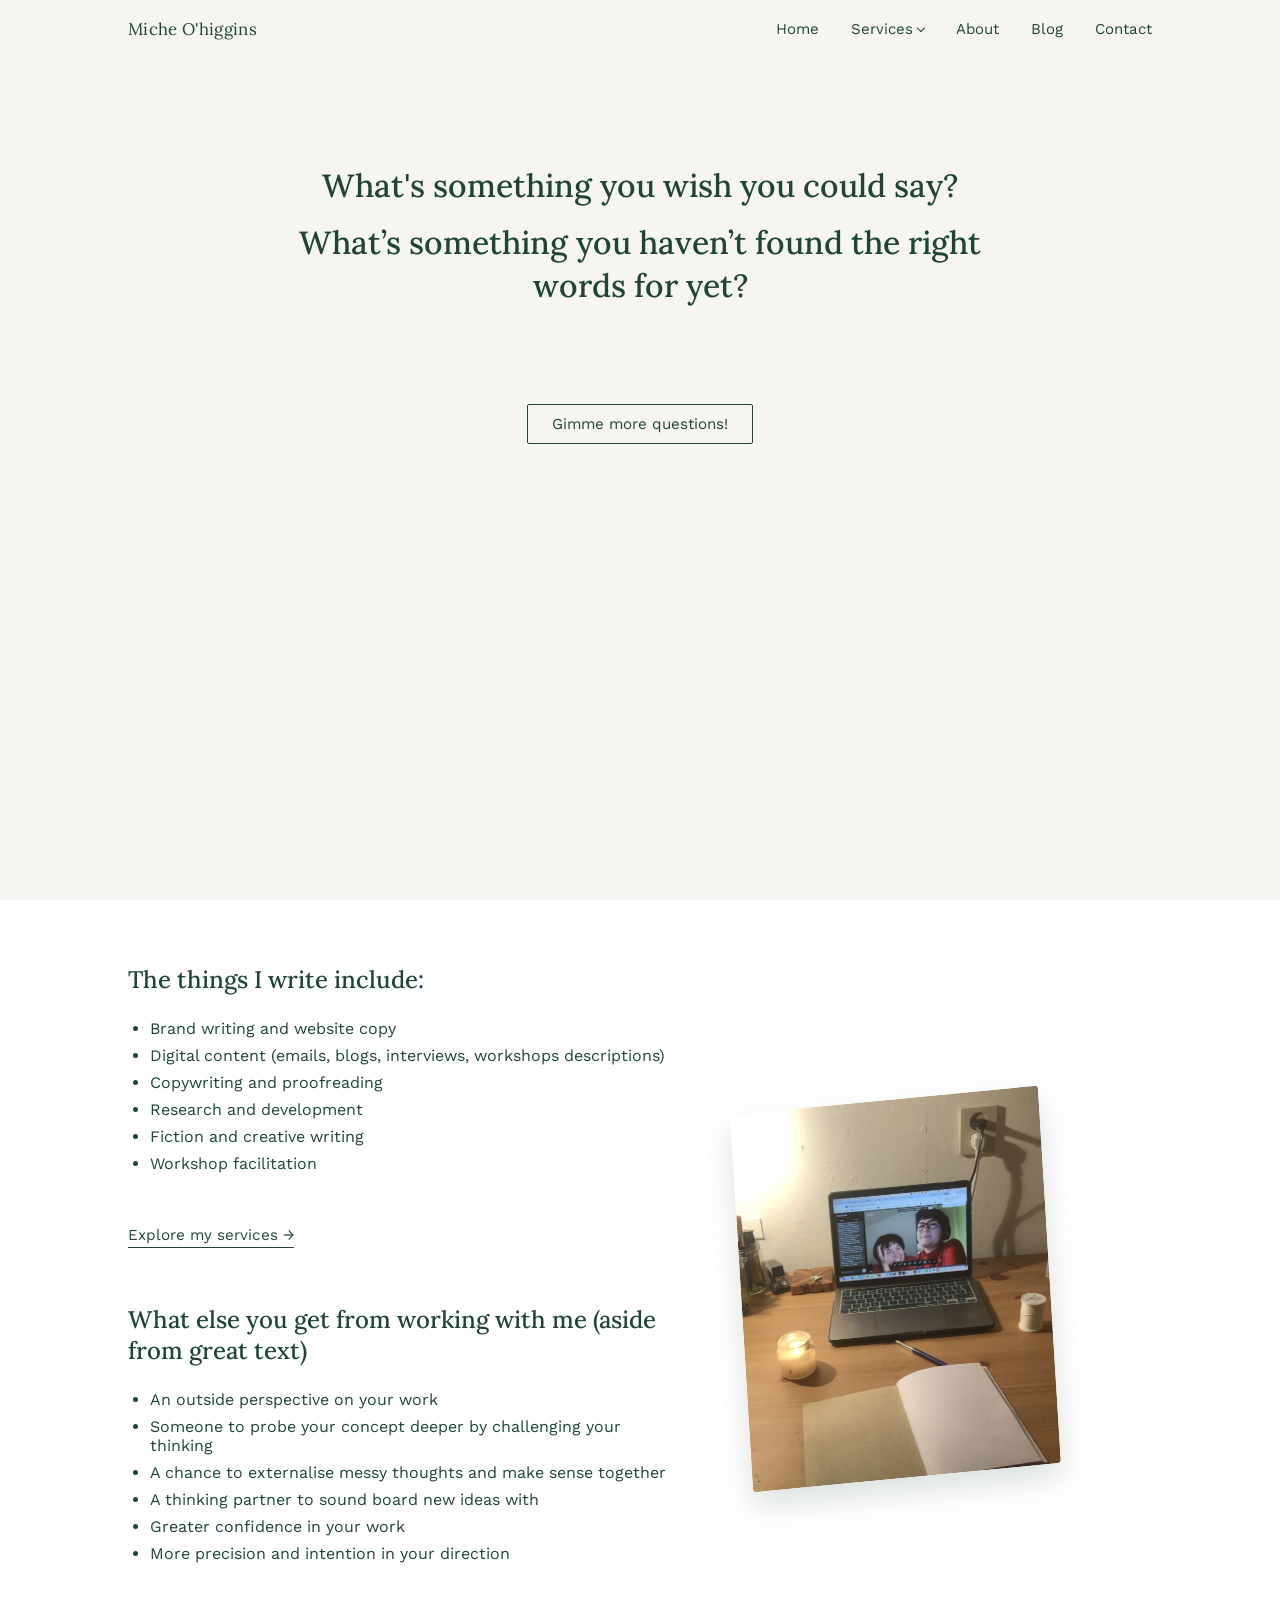
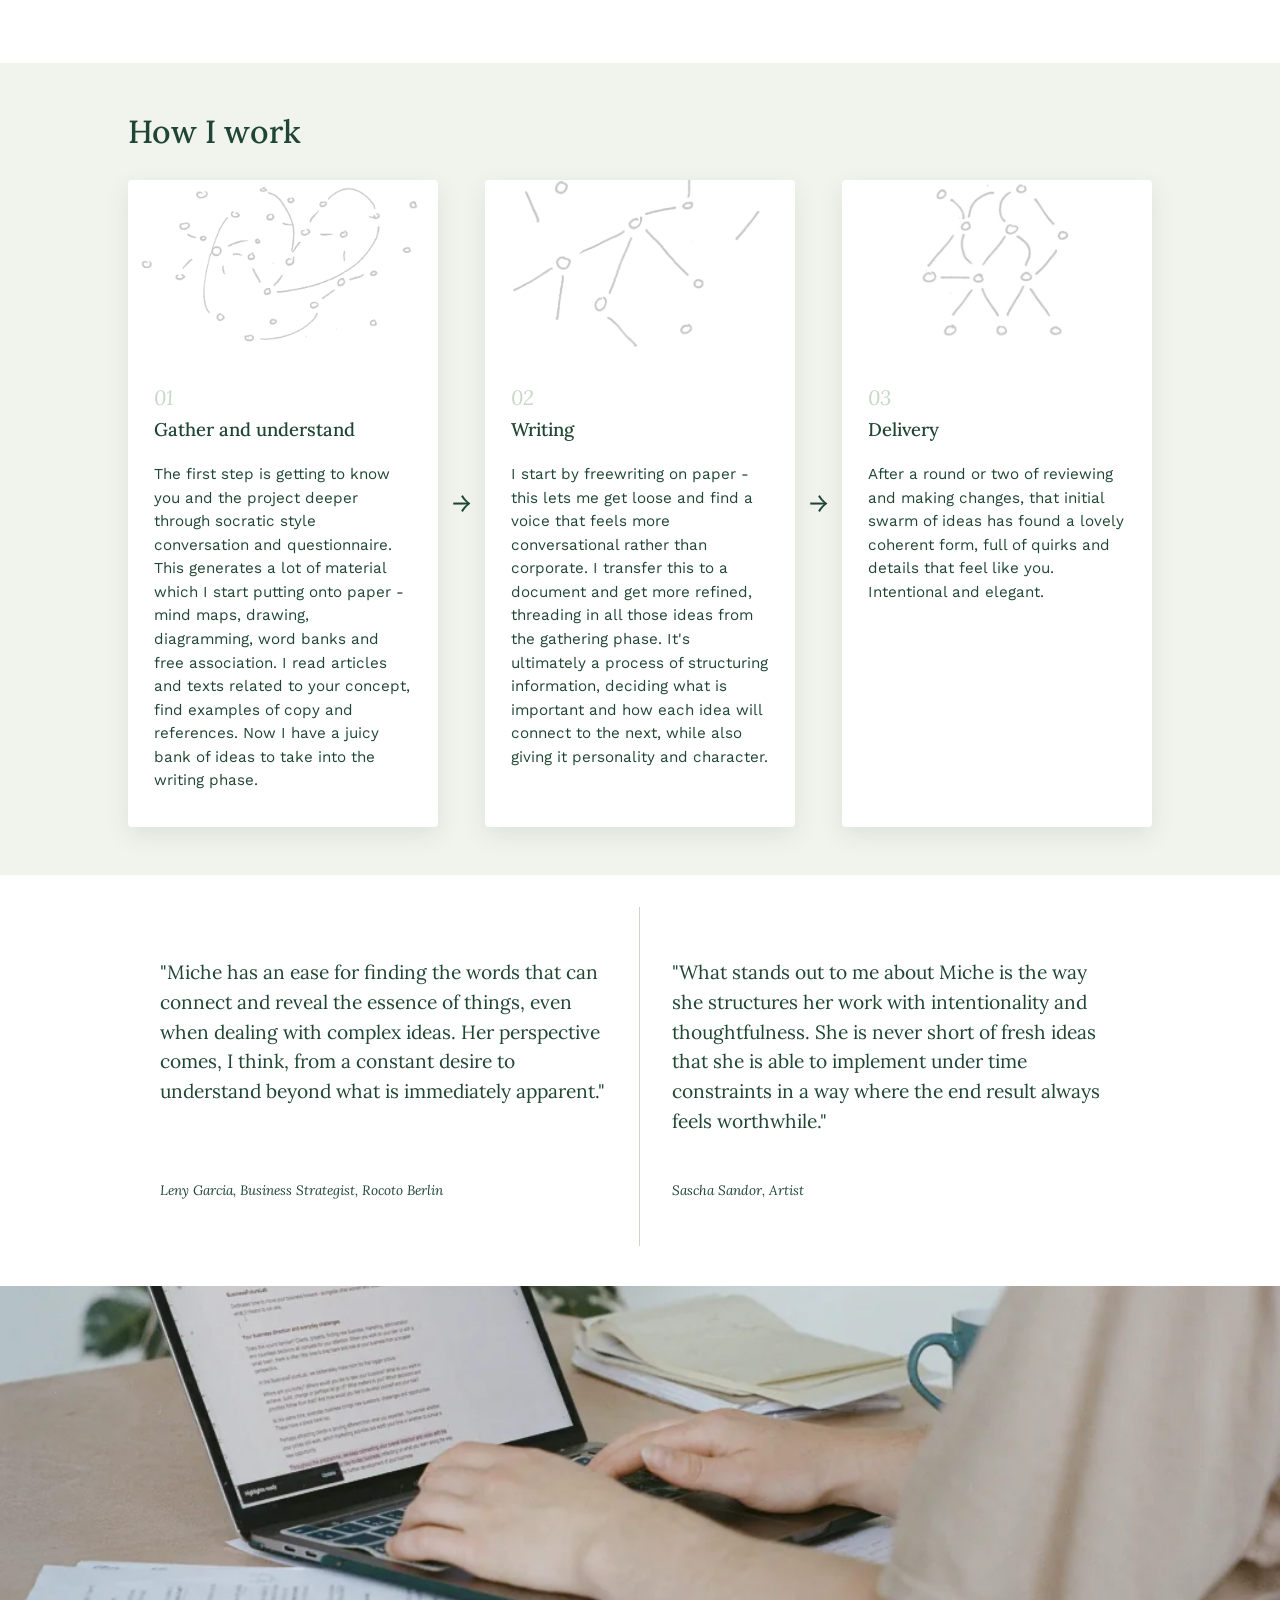
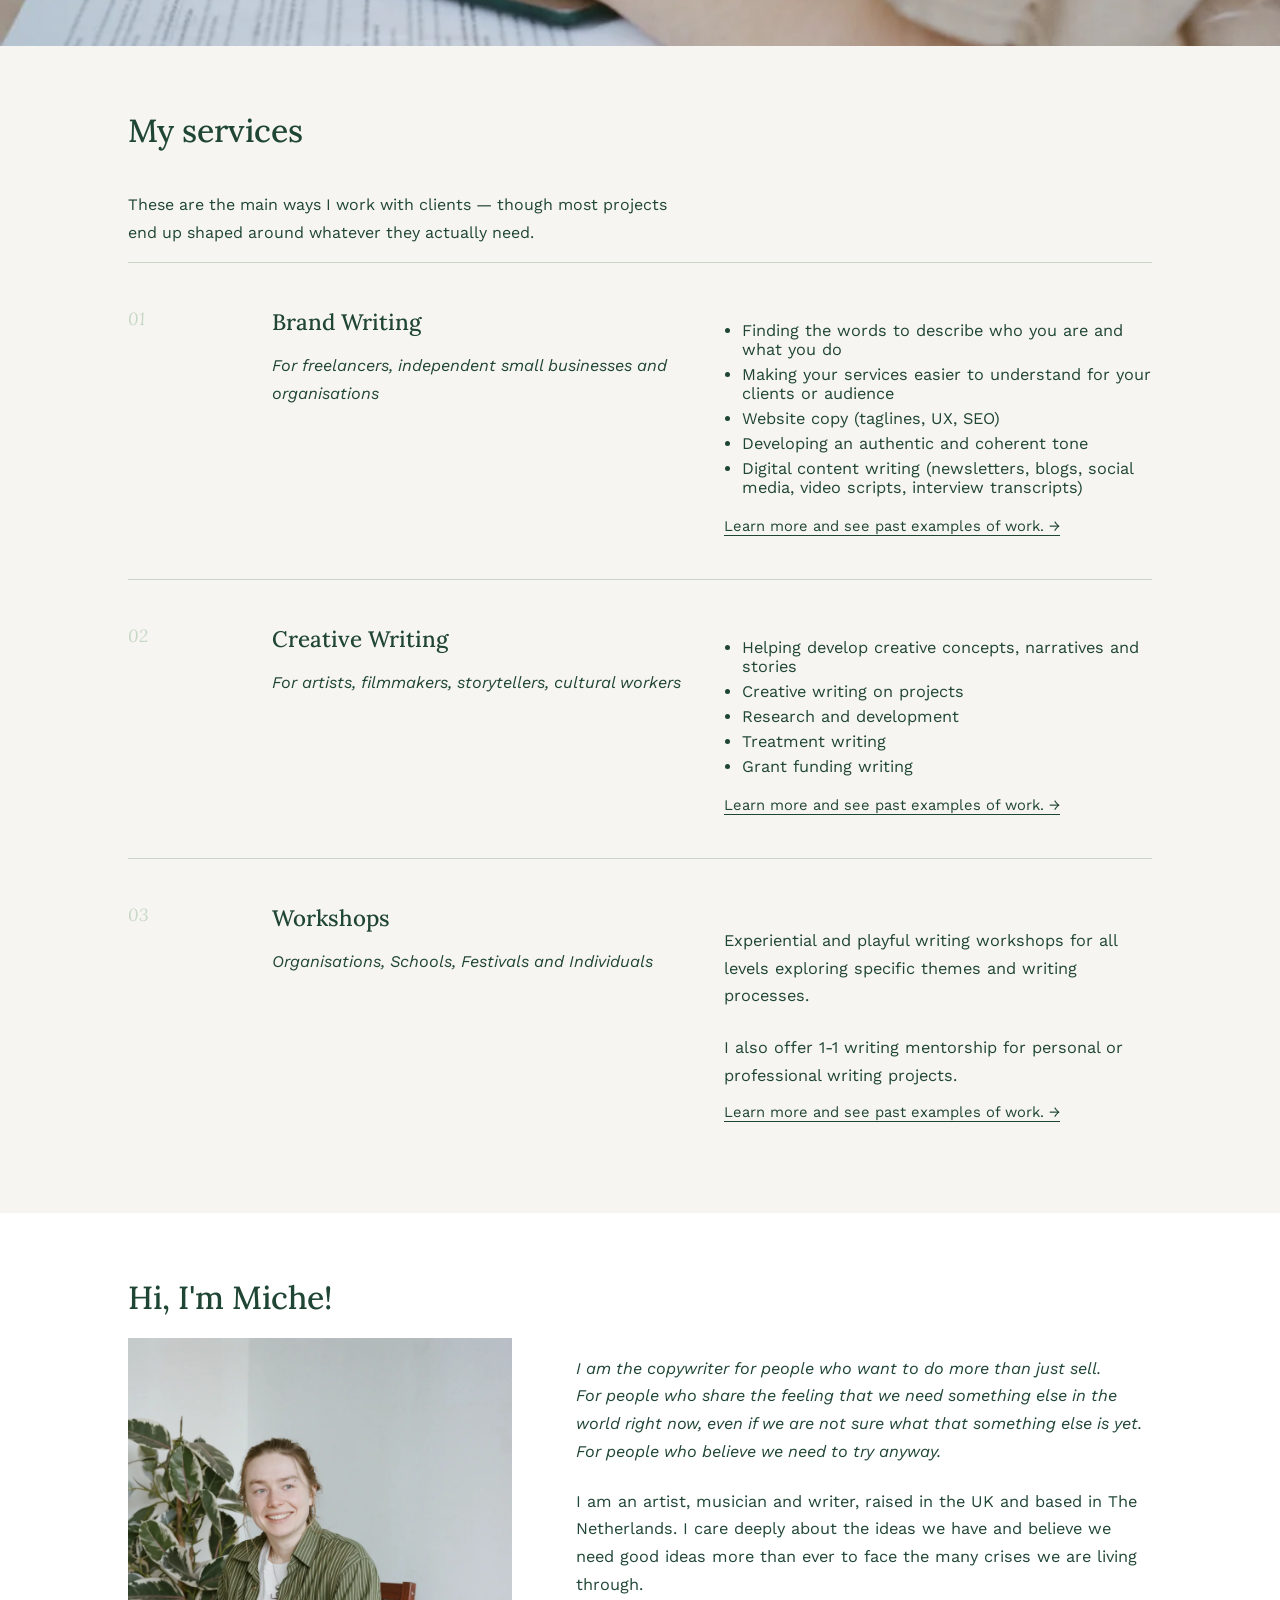
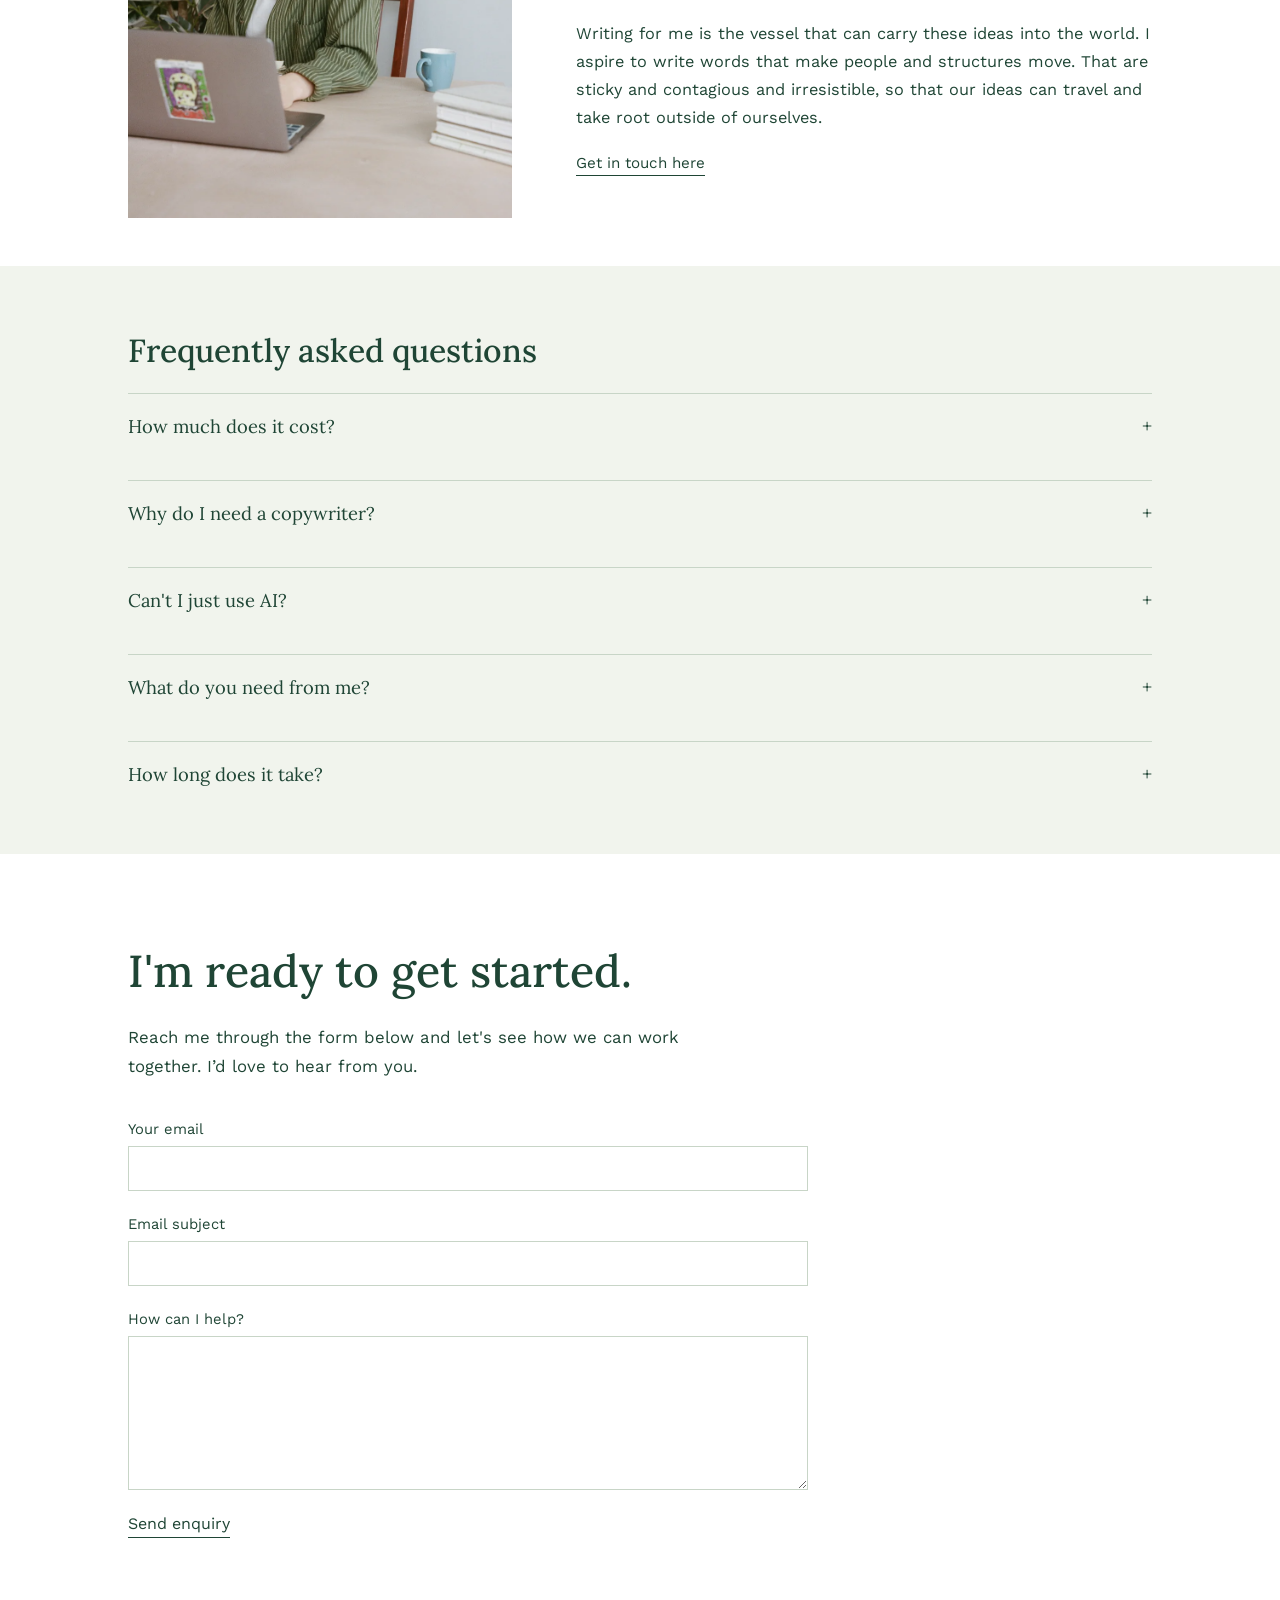
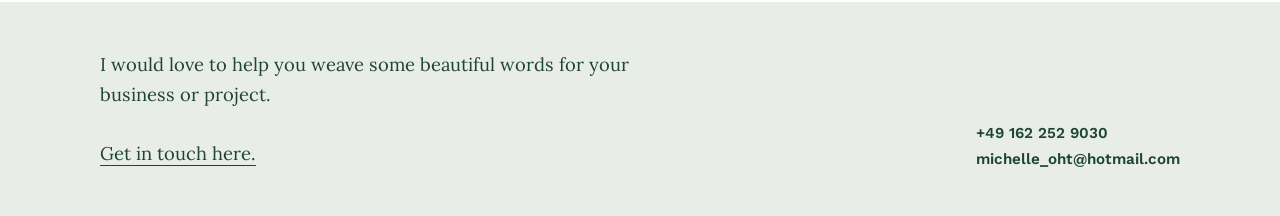
==== commit a45ee9ac: "mobile" ====
--- a/index.html
+++ b/index.html
@@ -41,7 +41,7 @@
           <p class="q-line">What's something you wish you could say?</p>
           <p class="q-line">What’s something you haven’t found the right words for yet?</p>
         </div>
-        <button class="q-more" id="qMore" type="button">Gimme more questions.</button>
+        <button class="q-more" id="qMore" type="button">Gimme more questions!</button>
       </div>
       <div class="hero-reveal">
         <img class="hero-profile" id="heroProfile" src="images/6.webp" alt="Portrait of Miche O'higgins">
@@ -81,8 +81,9 @@
     </div>
   </section>
 
-  <section class="wrap fade" id="how">
-    <h2 style="font-size:2rem;font-weight:500;margin:0 0 40px;">How I work</h2>
+  <section class="fade" id="how">
+    <div class="wrap">
+    <h2 style="font-size:2rem;font-weight:500;margin:0 0 24px;">How I work</h2>
     <div class="steps">
       <div class="step-box step-bg-1">
         <div class="num">01</div>
@@ -102,6 +103,7 @@
         <p>After a round or two of reviewing and making changes, that initial swarm of ideas has found a lovely coherent form, full of quirks and details that feel like you. Intentional and elegant.</p>
       </div>
     </div>
+    </div>
   </section>
 
   <section class="testimonials fade">
@@ -121,7 +123,8 @@
 
   <div class="img-banner" role="img" aria-label="Decorative banner image"></div>
 
-  <section class="wrap fade" id="services">
+  <section class="fade" id="services">
+    <div class="wrap">
     <h2 style="font-size:2rem;font-weight:500;margin:0 0 40px;">My services</h2>
     <p style="max-width:56ch;">These are the main ways I work with clients — though most projects end up shaped around whatever they actually need.</p>
 
@@ -140,7 +143,7 @@
       <div><h3><a href="workshops.html">Workshops</a></h3><p class="sub"><em>Organisations, Schools, Festivals and Individuals</em></p></div>
       <div><p class="service-note">Experiential and playful writing workshops for all levels exploring specific themes and writing processes.</p><p class="service-note">I also offer 1-1 writing mentorship for personal or professional writing projects.</p><a class="service-learn-more" href="workshops.html">Learn more and see past examples of work. →</a><div class="service-examples"><h4>Examples of past work</h4><details class="accordion"><summary>Robin Schubert<span class="icon">+</span></summary><div class="a-body"></div></details></div></div>
     </div>
-
+    </div>
   </section>
 
   <section class="about fade" id="about">
@@ -297,7 +300,7 @@
   // delayed intro text + image: fly in from below, questions shift up
   setTimeout(()=>{
     document.querySelector('.hero-inner').classList.add('revealed');
-  }, 10000);
+  }, 5000);
 </script>
 </body>
 </html>
--- a/css/style.css
+++ b/css/style.css
@@ -4,18 +4,19 @@
   --cream:#F1F4ED;
   --beige:#E4EEE1;
   --grey:#C8D8C7;
-  --charcoal:#28342D;
-  --charcoal-soft:#5A685F;
+  --charcoal:#1F4535;
+  --charcoal-soft:#1F4535;
   --line:#C8D5C7;
   --green-dark:#1F4535;
   --green-light:#DDEBDD;
+  --landing:#F7F5F1;
   padding-top:env(safe-area-inset-top,0px);
   padding-bottom:env(safe-area-inset-bottom,0px);
 }
 html{scroll-behavior:auto;scroll-padding-top:80px;}
 *,*::before,*::after{box-sizing:inherit;}
 body{
-  margin:0;background:var(--white);color:var(--charcoal);
+  margin:0;background:var(--landing);color:var(--charcoal);
   font-family:'Work Sans',sans-serif;font-weight:400;
   -webkit-font-smoothing:antialiased;
 }
@@ -24,7 +25,6 @@
 a{color:inherit;}
 .wrap{max-width:1080px;margin:0 auto;padding:0 28px;}
 @media(max-width:760px){.wrap{padding:0 40px;}}
-@media(max-width:760px){#how,#services{padding-left:40px;padding-right:40px;}}
 section{padding:110px 0;}
 @media(max-width:720px){section{padding:72px 0;}}
 .homepage section:not(.hero){padding:88px 0 64px;}
@@ -34,7 +34,7 @@
 /* NAV */
 header.nav{
   position:fixed;top:0;left:0;right:0;z-index:50;
-  background:rgba(255,255,255,0.86);backdrop-filter:blur(6px);
+  background:rgba(247,245,241,0.9);backdrop-filter:blur(6px);
   padding-top:env(safe-area-inset-top,0px);
   border-bottom:1px solid transparent;
   transition:border-color .3s ease;
@@ -98,11 +98,11 @@
 
 /* HERO */
 .hero{position:relative;height:100vh;height:100svh;width:100vw;margin-left:calc(50% - 50vw);margin-right:calc(50% - 50vw);overflow:hidden;background:none;}
-.homepage .hero{padding-bottom:0;}
+.homepage .hero{padding-bottom:0;background:var(--landing);}
 .hero-inner{position:relative;z-index:1;max-width:1160px;margin:0 auto;padding:6vh 28px 0;display:flex;flex-direction:column;align-items:center;justify-content:flex-start;gap:0;height:100%;}
 .hero-copy{max-width:720px;margin:0 auto;text-align:center;transition:transform 1.2s cubic-bezier(.22,.61,.36,1);}
 .hero-inner.revealed .hero-copy{transform:translateY(-7vh);}
-.hero-profile{display:block;width:100%;max-width:240px;max-height:36vh;object-fit:cover;aspect-ratio:4/5;border-radius:0;filter:brightness(0.9) contrast(1.08) saturate(0.9);margin:0;transform:rotate(-1.5deg);}
+.hero-profile{display:block;width:100%;max-width:240px;max-height:36vh;object-fit:cover;object-position:top;aspect-ratio:4/5;border-radius:0;filter:brightness(0.9) contrast(1.08) saturate(0.9);margin:0;transform:rotate(-1.5deg);}
 .hero .name{font-size:.95rem;letter-spacing:.03em;color:var(--charcoal-soft);margin:0 0 6px;}
 .hero .role{font-size:.95rem;color:var(--charcoal-soft);margin:0 0 40px;}
 .hero h1{
@@ -133,7 +133,7 @@
 @media(max-width:720px){.img-banner{height:220px;}}
 
 /* Section 2 */
-.services-intro{background:var(--cream);}
+.services-intro{background:var(--white);}
 .services-intro h2{font-size:1.5rem;font-weight:500;margin:0 0 20px;}
 .services-intro .lead{font-size:1.05rem;margin-bottom:48px;}
 .what-grid{display:grid;grid-template-columns:1.15fr 0.85fr;gap:56px;align-items:center;}
@@ -141,11 +141,11 @@
 #what ul.plain{display:block;list-style:disc;border-top:none;padding-left:22px;}
 #what ul.plain li{padding:4px 0;border-bottom:none;font-size:1rem;font-family:'Work Sans',sans-serif;}
 .what-img img{display:block;width:75%;height:auto;transform:rotate(-3.5deg) skewY(-2deg);box-shadow:0 14px 30px rgba(31,69,53,.16);border-radius:4px;}
-@media(max-width:760px){.what-grid{grid-template-columns:1fr;gap:36px;}.what-img{max-width:300px;margin:0 auto;}}
+@media(max-width:760px){.what-grid{grid-template-columns:1fr;gap:36px;}.what-img{max-width:300px;margin:0 auto;}.what-img img{margin:0 auto;}}
 #what,#services,#about,#faq{padding-top:110px;}
 #pricing{padding-top:110px;padding-bottom:120px;}
 .homepage #what,.homepage #services,.homepage #about,.homepage #pricing,.homepage #faq{padding-top:64px;padding-bottom:48px;}
-.homepage #how{padding-top:72px;padding-bottom:64px;}
+.homepage #how{padding-top:48px;padding-bottom:48px;background:var(--cream);}
 ul.plain{list-style:none;margin:0 0 48px;padding:0;border-top:1px solid var(--line);}
 ul.plain li{padding:18px 0;border-bottom:1px solid var(--line);font-size:1.1rem;font-family:'Lora',serif;}
 .btn{
@@ -154,7 +154,7 @@
 }
 
 /* How I work */
-.steps{margin-top:62px;display:flex;flex-direction:row;align-items:stretch;justify-content:center;gap:14px;max-width:1100px;margin-left:auto;margin-right:auto;}
+.steps{margin-top:28px;display:flex;flex-direction:row;align-items:stretch;justify-content:center;gap:14px;max-width:1100px;margin-left:auto;margin-right:auto;}
 .step-box{position:relative;flex:1;padding:34px 26px;border-radius:4px;box-shadow:0 8px 24px rgba(31,69,53,.10);background:var(--white);overflow:hidden;}
 .step-box::before{content:'';position:absolute;top:0;left:0;right:0;height:170px;background-size:cover;background-position:center;background-repeat:no-repeat;opacity:.22;z-index:0;}
 .step-bg-1::before{background-image:url('../images/map1.webp');}
@@ -167,17 +167,19 @@
 .step-arrow{font-size:1.6rem;line-height:1;color:var(--green-dark);align-self:center;flex:0 0 auto;}
 @media(max-width:760px){
   .steps{flex-direction:column;max-width:560px;}
-  .step-arrow{transform:none;padding:10px 0;}
+  .step-arrow{transform:rotate(90deg);padding:10px 0;}
   .step-box{padding:30px 24px;}
 }
 
 /* Testimonials */
-.testimonials{background:var(--beige);padding:64px 0;}
-.homepage .testimonials{padding:24px 0 32px;}
-.t-grid{display:grid;grid-template-columns:1fr 1fr;gap:2px;background:var(--line);margin-top:0;}
+.testimonials{background:var(--white);padding:64px 0;}
+.homepage section.testimonials{padding:32px 0 40px;}
+.t-grid{display:grid;grid-template-columns:1fr 1fr;gap:0;background:var(--white);margin-top:0;}
 @media(max-width:760px){.t-grid{grid-template-columns:1fr;}}
-.t-card{background:var(--beige);padding:36px 40px;display:flex;flex-direction:column;justify-content:space-between;}
-@media(max-width:760px){.t-card{aspect-ratio:auto;padding:36px 28px;}}
+.t-card{background:var(--white);padding:36px 40px;display:flex;flex-direction:column;justify-content:space-between;}
+.homepage .t-card{padding:32px;border-right:1px solid var(--line);}
+.homepage .t-card:last-child{border-right:0;}
+@media(max-width:760px){.t-card{aspect-ratio:auto;padding:36px 28px;}.homepage .t-card{padding:28px;border-right:0;}.homepage .t-card:first-child{border-bottom:1px solid var(--line);}}
 .t-card p{font-family:'Lora',serif;font-size:1.2rem;font-style:italic;color:var(--charcoal);line-height:1.55;}
 .t-card .who{font-size:.85rem;color:var(--charcoal-soft);margin-top:24px;}
 .t-card > p:not(.who){font-style:normal;}
@@ -185,6 +187,7 @@
 
 /* Services detail */
 #services > p{font-size:1.08rem;}
+.homepage #services{background:var(--landing);}
 .service-page{position:relative;isolation:isolate;padding-top:140px;padding-bottom:88px;}
 .service-page::before{display:none;}
 .service-page h1{font-size:clamp(1.6rem,3vw,2.3rem);line-height:1.18;font-weight:500;margin:0 0 16px;max-width:24ch;}
@@ -305,8 +308,9 @@
 
 /* About */
 .about{background:var(--cream);}
-.about-page{background:var(--white);}
-.about-page-content{background:var(--white);padding-top:180px;}
+.homepage #about{background:var(--white);}
+.about-page{background:var(--landing);}
+.about-page-content{background:var(--landing);padding-top:180px;}
 .about-page-content h1{font-family:'Lora',serif;font-size:clamp(2.1rem,5vw,3.6rem);line-height:1.18;font-weight:500;color:var(--green-dark);margin:0 0 36px;}
 .about-page-content .about-grid{margin-top:0;}
 @media(max-width:760px){.about-page-content{padding-top:130px;}}
@@ -340,13 +344,14 @@
 .price-table tbody tr:last-child th,.price-table tbody tr:last-child td{border-bottom:1px solid var(--line);}
 
 /* FAQ */
-.faq{background:var(--beige);}
+.faq{background:var(--white);}
+.homepage .faq{background:var(--cream);}
 .faq .accordion summary{font-family:'Lora',serif;font-size:1.15rem;padding:20px 0;}
 .faq .accordion .a-body{font-style:normal;font-size:1.05rem;line-height:1.75;padding-bottom:28px;max-width:62ch;}
 
 /* Contact */
 .contact{padding:130px 0 75px;}
-.homepage .contact{padding:64px 0 88px;}
+.homepage .contact{padding:64px 0 88px;background:var(--white);}
 .page-banner{width:100vw;margin-left:calc(50% - 50vw);margin-right:calc(50% - 50vw);height:340px;background-image:url('../images/4.webp');background-size:cover;background-position:center 40%;background-repeat:no-repeat;margin-top:-140px;margin-bottom:40px;}
 .service-creative .page-banner{background-image:url('../images/sea.webp');background-position:center 55%;}
 .workshop-page .page-banner{background-image:url('../images/workshops/7.webp');background-position:center 30%;}
@@ -354,11 +359,13 @@
 
 /* mobile hero */
 @media(max-width:760px){
+  .homepage .hero{height:100vh;height:100dvh;min-height:100svh;padding-top:0;padding-bottom:0;}
   .hero-inner{gap:24px;}
-  .hero-copy{max-width:100%;transform:translateY(-8vh);}
-  .hero-inner.revealed .hero-copy{transform:translateY(-24vh);}
+  .hero-copy{max-width:100%;transform:translateY(20vh);}
+  .hero-inner.revealed .hero-copy{transform:translateY(6vh);}
+  .q-more{margin-top:4vh;}
   .hero-profile{max-width:140px;}
-  .hero-reveal{top:50%;gap:20px;}
+  .hero-reveal{top:52%;gap:20px;}
   .q-intro{font-size:1.05rem;max-width:30ch;}
 }
 
@@ -420,7 +427,7 @@
 .blog-post img{max-width:85%;height:auto;display:block;margin:24px auto 0;box-shadow:0 1px 4px rgba(0,0,0,.08);border-radius:4px;}
 .blog-post img.landscape{max-width:100%;}
 .blog-post p{margin:24px 0 0;}
-footer{background:var(--green-light);padding:48px 28px;margin-top:0;}
+footer{background:#E8EEE7;padding:48px 28px;margin-top:0;}
 .footer-inner{max-width:1080px;margin:0 auto;display:flex;justify-content:space-between;align-items:flex-end;flex-wrap:wrap;gap:24px;}
 .footer-text{font-family:'Lora',serif;font-size:1.15rem;color:var(--green-dark);max-width:52ch;line-height:1.6;margin:0;}
 .footer-text a{color:var(--green-dark);text-decoration:none;border-bottom:1px solid var(--green-dark);}
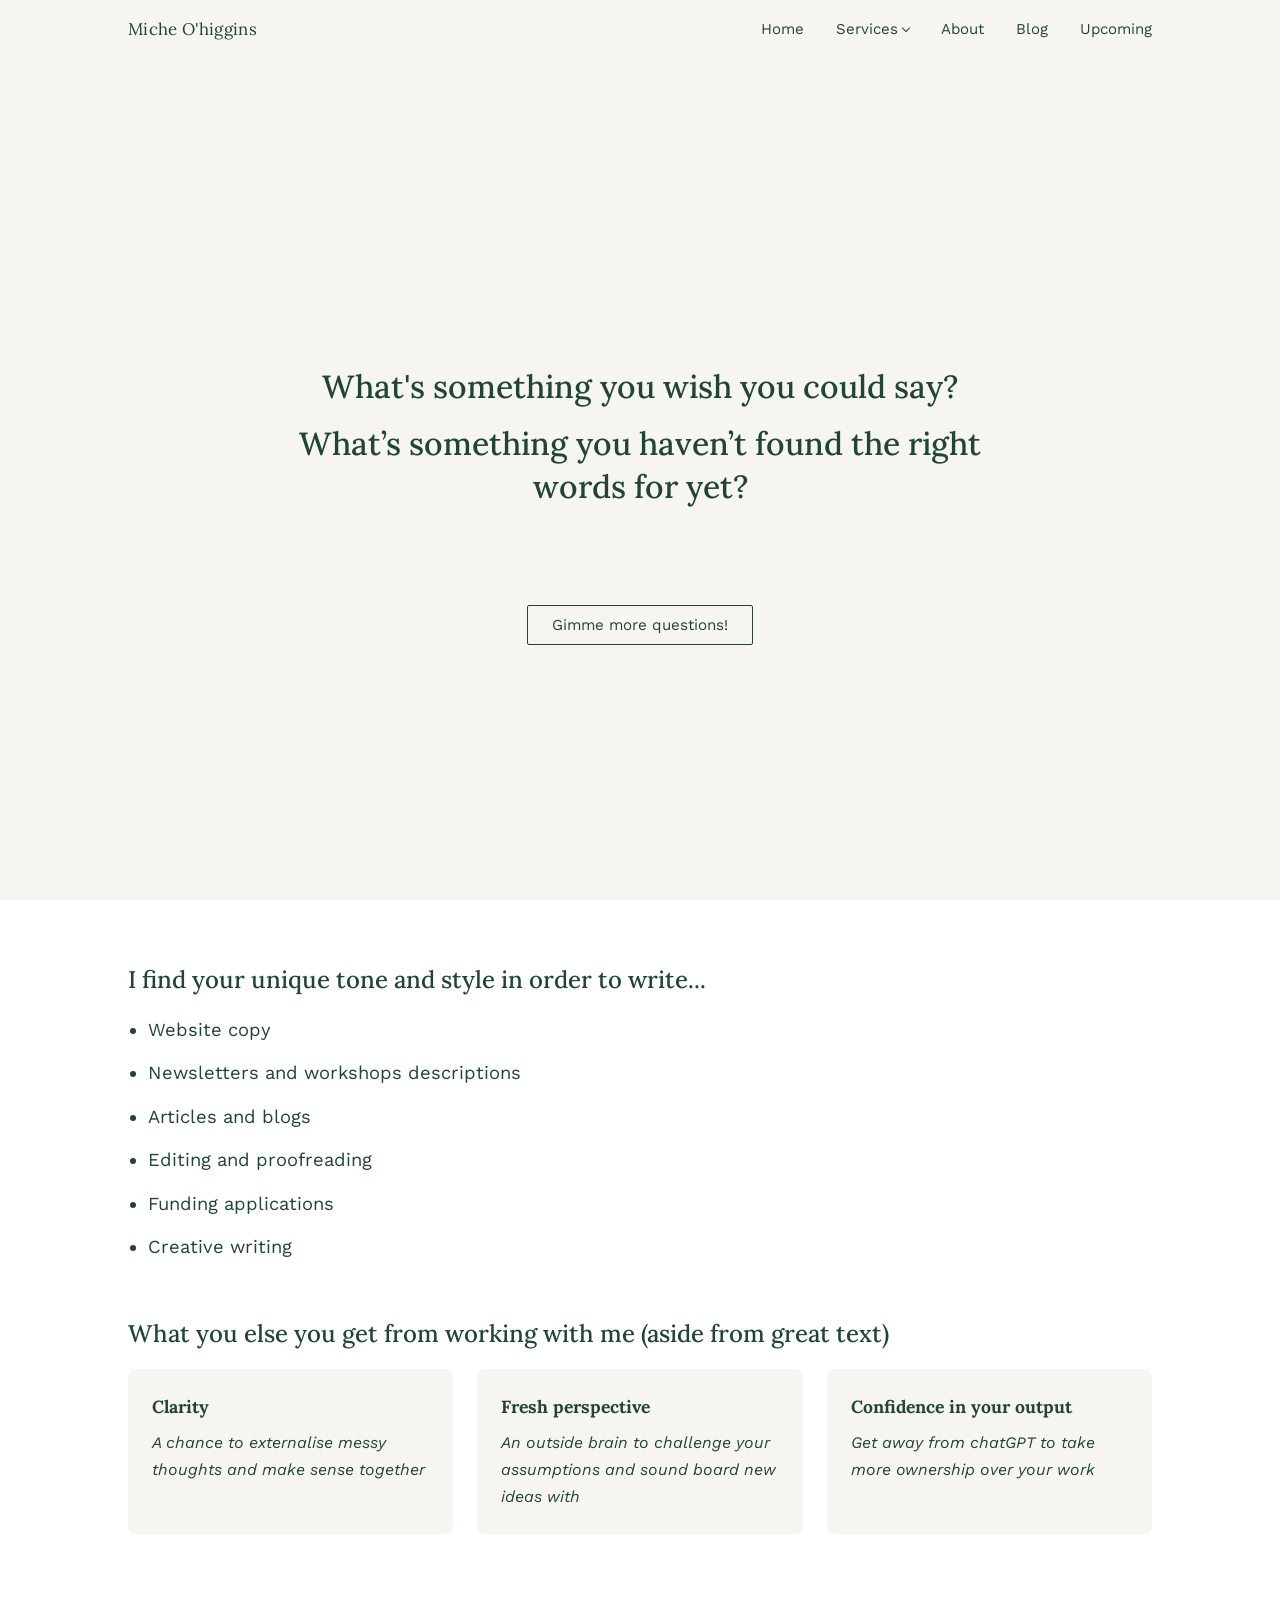
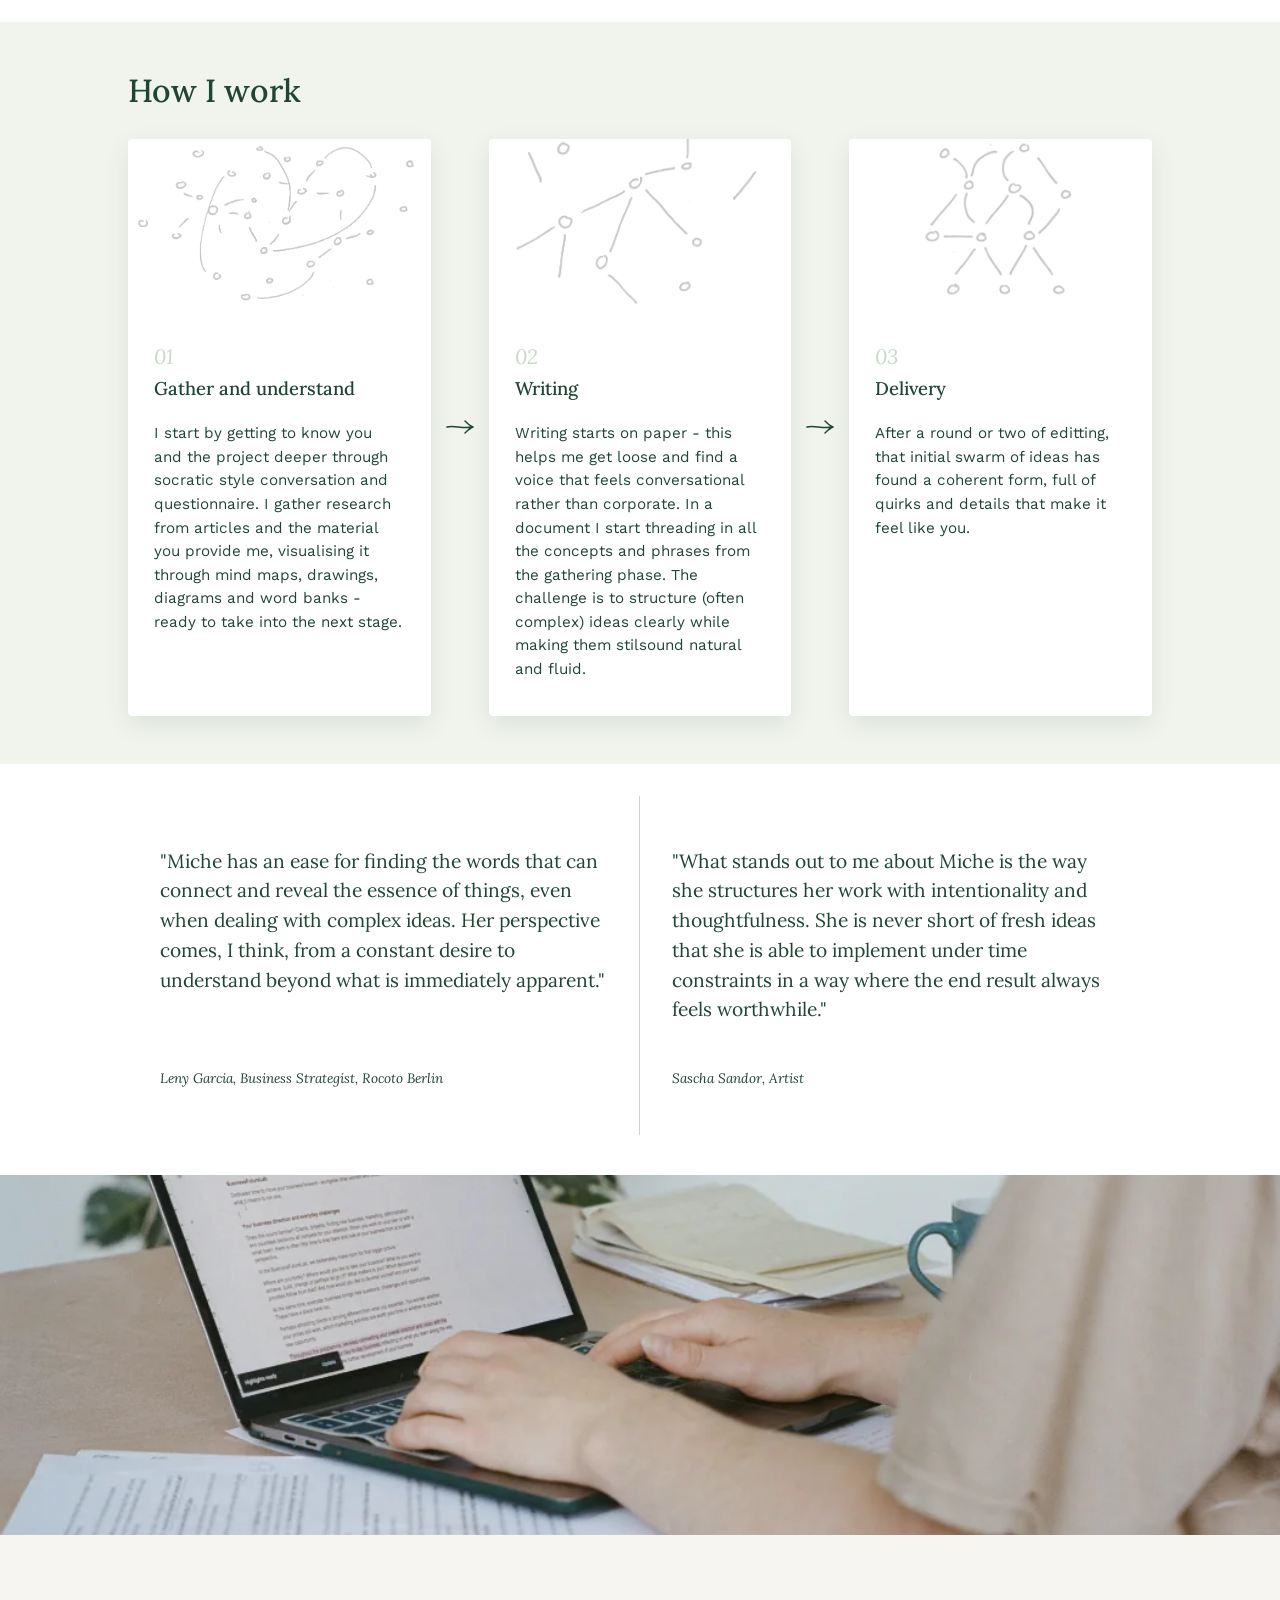
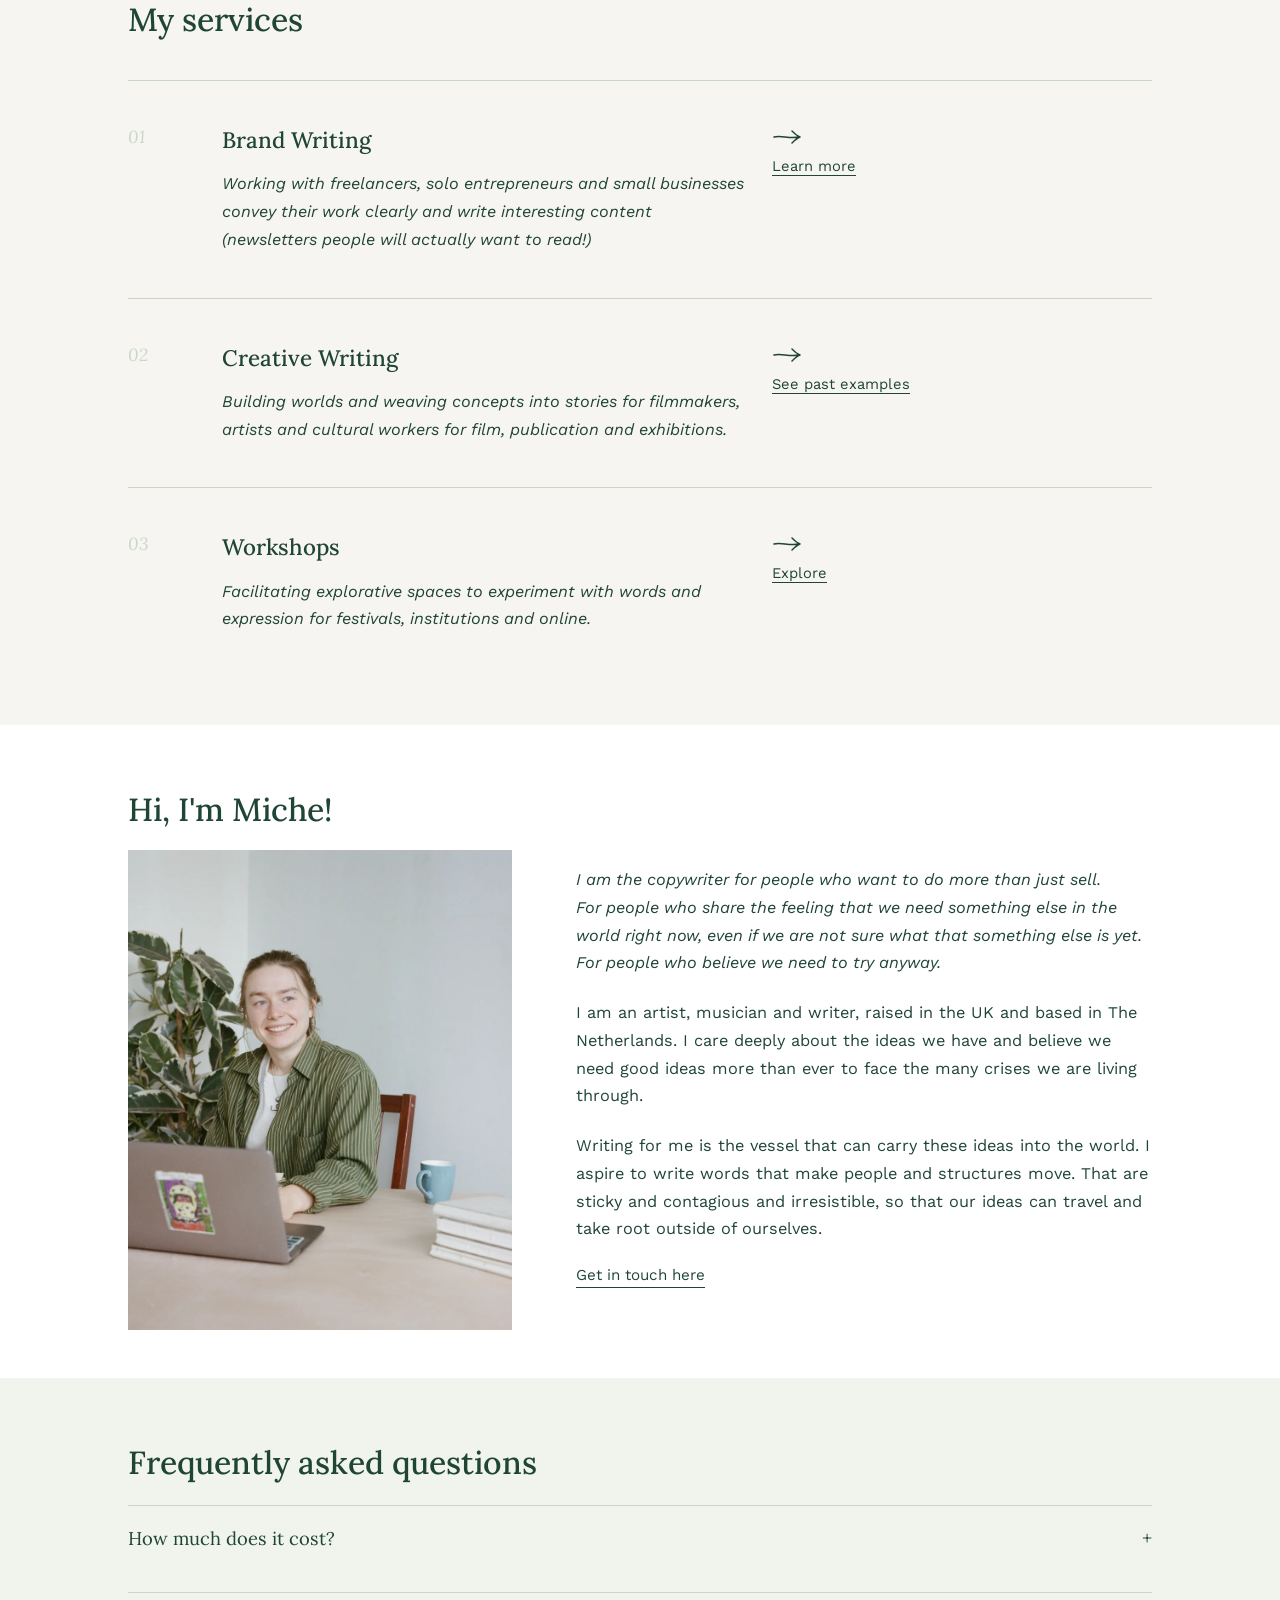
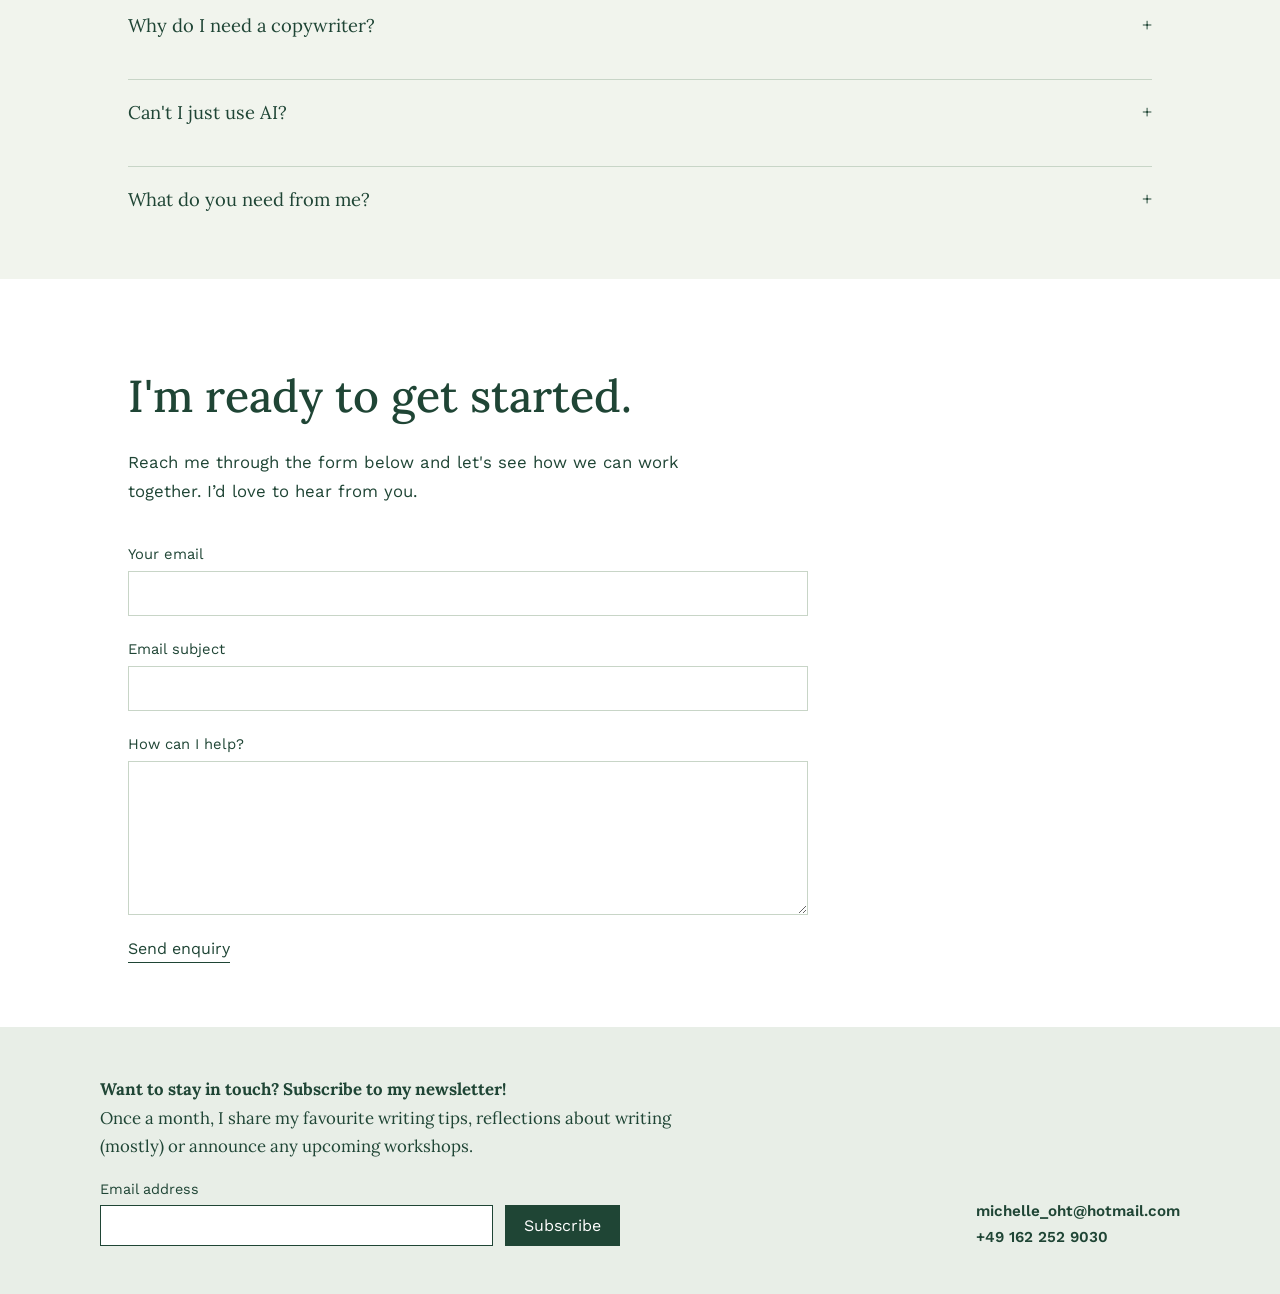
==== commit d4123aa7: "newsletter" ====
--- a/index.html
+++ b/index.html
@@ -6,8 +6,8 @@
 <title>Miche O'higgins — Copywriter and Concept Developer</title>
 <link rel="preconnect" href="https://fonts.googleapis.com">
 <link rel="preconnect" href="https://fonts.gstatic.com" crossorigin>
-<link href="https://fonts.googleapis.com/css2?family=Inter:wght@200;300;400&family=Lora:ital,wght@0,400;0,500;0,600;1,400&family=Work+Sans:wght@300;400;500;600&display=swap" rel="stylesheet">
-<link rel="stylesheet" href="css/style.css?v=2">
+<link href="https://fonts.googleapis.com/css2?family=Inter:wght@200;300;400&family=Lora:ital,wght@0,400;0,500;0,600;0,700;1,400&family=Work+Sans:wght@300;400;500;600&display=swap" rel="stylesheet">
+<link rel="stylesheet" href="css/style.css?v=36">
 </head>
 <body class="homepage">
 
@@ -26,7 +26,7 @@
       </div>
       <a href="about.html">About</a>
       <a href="blog.html">Blog</a>
-      <a href="#contact">Contact</a>
+      <a href="events.html">Upcoming</a>
     </nav>
     <button class="menu-btn" id="menuBtn" aria-label="Toggle menu">Menu</button>
   </div>
@@ -45,39 +45,31 @@
       </div>
       <div class="hero-reveal">
         <img class="hero-profile" id="heroProfile" src="images/6.webp" alt="Portrait of Miche O'higgins">
-        <p class="q-intro" id="qIntro">Hi I’m Miche. I’m a writer that asks a lot of questions, for when you need copy that doesn’t just sound good but has real depth and value.</p>
-      </div>
-      <a class="explore-arrow" id="exploreArrow" href="#what" aria-label="explore what i do"><span class="arrow">↓</span></a>
+        <p class="q-intro" id="qIntro">Hi I’m Miche - the writer who asks a lot of questions. Because better understanding leads to better writing.</p>
+      </div>
+      <a class="explore-arrow" id="exploreArrow" href="#what" aria-label="explore what i do"><span class="sketch-arrow sketch-arrow--down" aria-hidden="true"></span></a>
     </div>
   </section>
 
   <section class="services-intro" id="what">
-    <div class="wrap fade what-grid">
-      <div class="what-col">
-        <h2>The things I write include:</h2>
-        <ul class="plain">
-          <li>Brand writing and website copy</li>
-          <li>Digital content (emails, blogs, interviews, workshops descriptions)</li>
-          <li>Copywriting and proofreading</li>
-          <li>Research and development</li>
-          <li>Fiction and creative writing</li>
-          <li>Workshop facilitation</li>
+    <div class="wrap fade">
+      <div class="writing-box">
+        <h2>I find your unique tone and style in order to write...</h2>
+        <ul class="writing-grid">
+          <li>Website copy</li>
+          <li>Newsletters and workshops descriptions</li>
+          <li>Articles and blogs</li>
+          <li>Editing and proofreading</li>
+          <li>Funding applications</li>
+          <li>Creative writing</li>
         </ul>
-        <a class="btn" href="#services">Explore my services →</a>
-
-        <h2 class="what-sub">What else you get from working with me (aside from great text)</h2>
-        <ul class="plain">
-          <li>An outside perspective on your work</li>
-          <li>Someone to probe your concept deeper by challenging your thinking</li>
-          <li>A chance to externalise messy thoughts and make sense together</li>
-          <li>A thinking partner to sound board new ideas with</li>
-          <li>Greater confidence in your work</li>
-          <li>More precision and intention in your direction</li>
-        </ul>
-      </div>
-      <div class="what-img">
-        <img src="images/spar.webp" alt="Notebook with notes and sketches">
-      </div>
+      </div>
+      <h2 class="what-sub">What you else you get from working with me (aside from great text)</h2>
+      <ul class="benefits-grid">
+        <li><h3>Clarity</h3><p>A chance to externalise messy thoughts and make sense together</p></li>
+        <li><h3>Fresh perspective</h3><p>An outside brain to challenge your assumptions and sound board new ideas with</p></li>
+        <li><h3>Confidence in your output</h3><p>Get away from chatGPT to take more ownership over your work</p></li>
+      </ul>
     </div>
   </section>
 
@@ -88,19 +80,19 @@
       <div class="step-box step-bg-1">
         <div class="num">01</div>
         <h3>Gather and understand</h3>
-        <p>The first step is getting to know you and the project deeper through socratic style conversation and questionnaire. This generates a lot of material which I start putting onto paper - mind maps, drawing, diagramming, word banks and free association. I read articles and texts related to your concept, find examples of copy and references. Now I have a juicy bank of ideas to take into the writing phase.</p>
-      </div>
-      <div class="step-arrow" aria-hidden="true">→</div>
+        <p>I start by getting to know you and the project deeper through socratic style conversation and questionnaire. I gather research from articles and the material you provide me, visualising it through mind maps, drawings, diagrams and word banks - ready to take into the next stage.</p>
+      </div>
+      <div class="step-arrow sketch-arrow" aria-hidden="true"></div>
       <div class="step-box step-bg-2">
         <div class="num">02</div>
         <h3>Writing</h3>
-        <p>I start by freewriting on paper - this lets me get loose and find a voice that feels more conversational rather than corporate. I transfer this to a document and get more refined, threading in all those ideas from the gathering phase. It's ultimately a process of structuring information, deciding what is important and how each idea will connect to the next, while also giving it personality and character.</p>
-      </div>
-      <div class="step-arrow" aria-hidden="true">→</div>
+        <p>Writing starts on paper - this helps me get loose and find a voice that feels conversational rather than corporate. In a document I start threading in all the concepts and phrases from the gathering phase. The challenge is to structure (often complex) ideas clearly while making them stilsound natural and fluid.</p>
+      </div>
+      <div class="step-arrow sketch-arrow" aria-hidden="true"></div>
       <div class="step-box step-bg-3">
         <div class="num">03</div>
         <h3>Delivery</h3>
-        <p>After a round or two of reviewing and making changes, that initial swarm of ideas has found a lovely coherent form, full of quirks and details that feel like you. Intentional and elegant.</p>
+        <p>After a round or two of editting, that initial swarm of ideas has found a coherent form, full of quirks and details that make it feel like you.</p>
       </div>
     </div>
     </div>
@@ -126,22 +118,22 @@
   <section class="fade" id="services">
     <div class="wrap">
     <h2 style="font-size:2rem;font-weight:500;margin:0 0 40px;">My services</h2>
-    <p style="max-width:56ch;">These are the main ways I work with clients — though most projects end up shaped around whatever they actually need.</p>
+    <p style="max-width:56ch;"></p>
 
     <div class="service">
       <div class="snum">01</div>
-      <div><h3><a href="brand-writing.html">Brand Writing</a></h3><p class="sub"><em>For freelancers, independent small businesses and organisations</em></p></div>
-      <div><ul><li>Finding the words to describe who you are and what you do </li><li>Making your services easier to understand for your clients or audience</li><li>Website copy (taglines, UX, SEO)</li><li>Developing an authentic and coherent tone</li><li>Digital content writing (newsletters, blogs, social media, video scripts, interview transcripts)</li></ul><a class="service-learn-more" href="brand-writing.html">Learn more and see past examples of work. →</a><div class="service-examples"><h4>Examples of past work</h4><details class="accordion"><summary>Mette Theilmann<span class="icon">+</span></summary><div class="a-body"><p>&quot;Working with Miche as a copywriter was not only helpful but also highly inspiring and insightful. She brought a thoughtful and creative approach to the process, by asking questions that gently challenged and expanded my ideas and concepts. This helped us bring greater depth, meaning and authenticity to a business concept that was complex and deeply personal.&quot;</p><p>&quot;I would highly recommend Miche to anyone looking for thoughtful, creative and meaningful copywriting, that is standout and not the generic AI content that is everywhere today.&quot;</p><p><em>Mette Theilmann, mettetheilmann.com</em></p></div></details></div></div>
+      <div><h3><a href="brand-writing.html">Brand Writing</a></h3><p class="sub"><em>Working with freelancers, solo entrepreneurs and small businesses convey their work clearly and write interesting content (newsletters people will actually want to read!)</em></p></div>
+      <a class="service-learn-more" href="brand-writing.html" aria-label="Learn more about Brand Writing"><span class="sketch-arrow" aria-hidden="true"></span><span class="service-link-label">Learn more</span></a>
     </div>
     <div class="service">
       <div class="snum">02</div>
-      <div><h3><a href="creative-writing.html">Creative Writing</a></h3><p class="sub"><em>For artists, filmmakers, storytellers, cultural workers</em></p></div>
-      <div><ul><li>Helping develop creative concepts, narratives and stories</li><li>Creative writing on projects</li><li>Research and development</li><li>Treatment writing</li><li>Grant funding writing</li></ul><a class="service-learn-more" href="creative-writing.html">Learn more and see past examples of work. →</a><div class="service-examples"><h4>Examples of past work</h4><details class="accordion"><summary>Studio ANRK<span class="icon">+</span></summary><div class="a-body"><p><em>In-house writer and researcher from 2022-2023</em></p><p>"Miche's research and creative work was the backbone of the early development work on two key projects, Camp Century and There Exists, as well as helpful on several others. Piecing together the story and diving deep on the historical accuracy of our work, Miche brought rigour and curiosity, and an ability to process often complex, contradictory information in a way that kept us focused on our longer term goals, while discovering the small, human facts that made sure our research didn't just inform the project but shaped its emotional and narrative core. It was a real pleasure and I'd work with Miche again in a heartbeat."</p><p><em>Anrick Bregman, Founder of Studio ANRK and Edge</em></p></div></details><details class="accordion"><summary>Arvid and Marie<span class="icon">+</span></summary><div class="a-body"><p><em>For the artist duo I assisted on conceptualising and writing the script for their talking massage chair installation.</em></p><p>Audiences could select from prewritten responses to navigate a choose-your-adventure style interaction that explored intimacy and automation.</p></div></details></div></div>
+      <div><h3><a href="creative-writing.html">Creative Writing</a></h3><p class="sub"><em>Building worlds and weaving concepts into stories for filmmakers, artists and cultural workers for film, publication and exhibitions.</em></p></div>
+      <a class="service-learn-more" href="creative-writing.html" aria-label="See past examples of Creative Writing"><span class="sketch-arrow" aria-hidden="true"></span><span class="service-link-label">See past examples</span></a>
     </div>
     <div class="service">
       <div class="snum">03</div>
-      <div><h3><a href="workshops.html">Workshops</a></h3><p class="sub"><em>Organisations, Schools, Festivals and Individuals</em></p></div>
-      <div><p class="service-note">Experiential and playful writing workshops for all levels exploring specific themes and writing processes.</p><p class="service-note">I also offer 1-1 writing mentorship for personal or professional writing projects.</p><a class="service-learn-more" href="workshops.html">Learn more and see past examples of work. →</a><div class="service-examples"><h4>Examples of past work</h4><details class="accordion"><summary>Robin Schubert<span class="icon">+</span></summary><div class="a-body"></div></details></div></div>
+      <div><h3><a href="workshops.html">Workshops</a></h3><p class="sub"><em>Facilitating explorative spaces to experiment with words and expression for festivals, institutions and online.</em></p></div>
+      <a class="service-learn-more" href="workshops.html" aria-label="Explore Workshops"><span class="sketch-arrow" aria-hidden="true"></span><span class="service-link-label">Explore</span></a>
     </div>
     </div>
   </section>
@@ -164,11 +156,10 @@
   <section class="faq fade" id="faq">
     <div class="wrap">
       <h2 style="font-size:2rem;font-weight:500;margin:0 0 20px;">Frequently asked questions</h2>
-      <details class="accordion"><summary>How much does it cost?<span class="icon">+</span></summary><div class="a-body"><p>My costs vary depending on who I am working with and the scope of the project. To give you an idea of what I have charged my clients recently:</p><ul style="list-style:none;padding-left:40px;"><li>- Complete website package for a small independent business (homepage, about me and 3 additional pages) - 600 €</li><li>- Reviewing and giving feedback on existing website copy - 60 €</li><li>- Writing an 'About me' text - 120 €</li><li>- Writing a workshop description - 90 €</li></ul><p>I always factor time for research and revisions into my price. Although the writing itself might only take an hour, as much time, if not more, is spent researching and understanding before the writing can actually begin. For example, writing an About Me section for a website requires:</p><ul style="list-style:none;padding-left:40px;"><li>- 1 hour reviewing your existing documents/work/website</li><li>- 1 hour compiling a questionnaire and reviewing answers</li><li>- 1 hour writing a first draft</li><li>- 1 hour revisions and final draft</li></ul><p>4 hours total at 30€/hour = 120€</p><p>I hope that gives you a better idea. But don't hestitate to get in touch and we can talk about a more specific quote.</p></div></details>
+      <details class="accordion"><summary>How much does it cost?<span class="icon">+</span></summary><div class="a-body"><p>My costs vary depending on who I am working with and the scope of the project. Sometimes I adjust my prices to what you can pay, in order to give more people access to copywriting services. Get in touch for a quote.</p></div></details>
       <details class="accordion"><summary>Why do I need a copywriter?<span class="icon">+</span></summary><div class="a-body">We are often so immersed in our own work that it's hard to see it objectively anymore. A copywriter is an outside pair of eyes to reflect back things you might have missed, offer new insights and refreshing perspectives. A good copywriter won't just work on assumption or intuition, but will take decisions backed by research; talking to your clients, conducting market research and thoughtfully-tailored questionnaires. Reaching a thorough and grounded understanding of your work is not only beneficial for communicating with your clients, but also will leave you with more confidence and clarity in your work.</div></details>
       <details class="accordion"><summary>Can't I just use AI?<span class="icon">+</span></summary><div class="a-body">Although it seems like a life hack in the short run, I think cutting corners when it comes to labouring over our ideas doesn't pay off in the big picture. I am a believer in the messy process of questioning and thinking, and that going through this struggle is how we develop work that has true integrity and originality. I am here to go through that challenging process together! A good text communicates your spirit and values not only in the words chosen, but in how those words are delivered. That's why I help you find a personal tone and style that uniquely embodies you, rather than the generic style of most AI generated text today.</div></details>
       <details class="accordion"><summary>What do you need from me?<span class="icon">+</span></summary><div class="a-body"><p>When I start working with a new client, on a website, a workshop concept or other project, I usually ask for the following things:</p><ul><li>Examples of previous or existing copy (from websites or other material) so I can get an idea of the voice and style you are already using.</li><li>More info about yourself, organisation or business (usually from a website or CV).</li><li>An outline of the project you need copy for. This can be a messy and unformulated document of thoughts. In fact, I prefer to receive a document written in your own, unedited voice than something that has already passed through ChatGPT.</li><li>I send you a questionnaire to fill out with questions about the intention and goal of your project, the tone you are aiming for and the practicalities the text needs to fulfill.</li></ul><p>Then I get started!</p></div></details>
-      <details class="accordion"><summary>How long does it take?<span class="icon">+</span></summary><div class="a-body"><p>I usually send you a first draft within a few days, you tell me what you like or don't like, and from there I create the final copy.</p><p>A full website copy takes a little longer, usually between 2-3 weeks.</p></div></details>
     </div>
   </section>
 
@@ -193,11 +184,21 @@
 
 <footer>
   <div class="footer-inner">
-    <p class="footer-text">I would love to help you weave some beautiful words for your business or project.<br><br><a href="#contact">Get in touch here.</a></p>
-    <div class="footer-contact">
-      <span>+49 162 252 9030</span>
-      <a href="mailto:michelle_oht@hotmail.com">michelle_oht@hotmail.com</a>
-    </div>
+  <div class="footer-newsletter">
+    <p><strong>Want to stay in touch? Subscribe to my newsletter! </strong> <br>Once a month, I share my favourite writing tips, reflections about writing (mostly) or announce any upcoming workshops.</p>
+    <form action="https://micheohiggins.us1.list-manage.com/subscribe/post?u=e549fdbb5acc9a97b92ba447f&amp;id=dabc19608a&amp;f_id=00b3cee1f0" method="post" target="_blank" rel="noopener">
+      <label for="newsletter-email">Email address</label>
+      <div class="newsletter-fields">
+        <input id="newsletter-email" type="email" name="EMAIL" autocomplete="email" required>
+        <button type="submit" name="subscribe">Subscribe</button>
+      </div>
+      <div class="newsletter-trap" aria-hidden="true"><input type="text" name="b_e549fdbb5acc9a97b92ba447f_dabc19608a" tabindex="-1" value="" autocomplete="off"></div>
+    </form>
+  </div>
+  <div class="footer-contact">
+    <a href="mailto:michelle_oht@hotmail.com">michelle_oht@hotmail.com</a>
+    <a href="tel:+491622529030">+49 162 252 9030</a>
+  </div>
   </div>
 </footer>
 
@@ -263,8 +264,8 @@
     ["What do you say that no one else says?", "What do you believe that no one else believes?"],
     ["What essence would I need to capture to write as you?"],
     ["What systems are you critical of?"],
-    ["What moves you and what do you want to move in others?"],
-    ["What does freedom mean to you?", "What does it feel like in your body?"],
+    ["What moves you and what do you hope to move in others?"],
+    ["What does freedom mean to you?"],
     ["What is the curiosity that connects everything you do?"],
     ["If the aims of your work were achieved, what would the world look like?"],
     ["What bigger societal systems does this problem connect to?"],
--- a/css/style.css
+++ b/css/style.css
@@ -100,9 +100,9 @@
 .hero{position:relative;height:100vh;height:100svh;width:100vw;margin-left:calc(50% - 50vw);margin-right:calc(50% - 50vw);overflow:hidden;background:none;}
 .homepage .hero{padding-bottom:0;background:var(--landing);}
 .hero-inner{position:relative;z-index:1;max-width:1160px;margin:0 auto;padding:6vh 28px 0;display:flex;flex-direction:column;align-items:center;justify-content:flex-start;gap:0;height:100%;}
-.hero-copy{max-width:720px;margin:0 auto;text-align:center;transition:transform 1.2s cubic-bezier(.22,.61,.36,1);}
+.hero-copy{max-width:720px;margin:0 auto;text-align:center;transform:translateY(calc(45svh - 6vh - 150px));transition:transform 1.2s cubic-bezier(.22,.61,.36,1);}
 .hero-inner.revealed .hero-copy{transform:translateY(-7vh);}
-.hero-profile{display:block;width:100%;max-width:240px;max-height:36vh;object-fit:cover;object-position:top;aspect-ratio:4/5;border-radius:0;filter:brightness(0.9) contrast(1.08) saturate(0.9);margin:0;transform:rotate(-1.5deg);}
+.hero-profile{display:block;width:min(240px,36vh);max-width:100%;height:auto;border-radius:0;filter:brightness(0.9) contrast(1.08) saturate(0.9);margin:0;transform:rotate(-1.5deg);}
 .hero .name{font-size:.95rem;letter-spacing:.03em;color:var(--charcoal-soft);margin:0 0 6px;}
 .hero .role{font-size:.95rem;color:var(--charcoal-soft);margin:0 0 40px;}
 .hero h1{
@@ -114,16 +114,18 @@
 /* Question feature */
 .q-batch{min-height:150px;display:flex;flex-direction:column;justify-content:flex-start;gap:14px;transition:min-height 1.2s cubic-bezier(.22,.61,.36,1),opacity .3s ease;}
 .q-batch.swap{opacity:0;}
-.q-line{font-family:'Lora',serif;font-size:clamp(1.3rem,3vw,2rem);line-height:1.35;font-weight:500;color:var(--green-dark);margin:0;}
+.q-line{font-family:'Lora',serif;font-size:2rem;line-height:1.35;font-weight:500;color:var(--green-dark);margin:0;}
 .hero-inner.revealed .q-batch{min-height:0;}
-.q-more{display:block;margin:10vh auto 0;background:transparent;border:1px solid var(--charcoal);padding:10px 24px;font-family:'Work Sans';font-size:.95rem;color:var(--charcoal);cursor:pointer;border-radius:2px;transition:margin-top 1.2s cubic-bezier(.22,.61,.36,1);}
+.q-more{display:block;margin:10vh auto 0;background:transparent;border:1px solid var(--green-dark);padding:10px 24px;font-family:'Work Sans';font-size:.95rem;color:var(--green-dark);cursor:pointer;border-radius:2px;transition:margin-top 1.2s cubic-bezier(.22,.61,.36,1);}
 .hero-inner.revealed .q-more{margin-top:1.4em;}
 .q-more:hover{background:rgba(31,69,53,.06);}
 .hero-reveal{position:absolute;left:50%;top:42%;transform:translateX(-50%) translateY(70vh);width:min(720px, 88vw);display:flex;flex-direction:row;align-items:center;justify-content:center;gap:32px;opacity:0;transition:opacity 1.1s ease,transform 1.1s cubic-bezier(.22,.61,.36,1);}
 .hero-inner.revealed .hero-reveal{opacity:1;transform:translateX(-50%) translateY(0);}
 .q-intro{margin:0;text-align:left;max-width:38ch;font-family:'Inter',sans-serif;font-size:clamp(.9rem,1.8vw,1.2rem);line-height:1.5;font-weight:300;font-style:italic;color:var(--charcoal);}
 .explore-arrow{position:absolute;left:50%;bottom:6vh;transform:translateX(-50%) translateY(30px);opacity:0;font-family:'Work Sans';font-size:.95rem;color:var(--charcoal);text-decoration:none;display:flex;flex-direction:column;align-items:center;transition:opacity .9s ease .9s,transform .9s cubic-bezier(.22,.61,.36,1) .9s;}
-.explore-arrow .arrow{font-size:1.6rem;line-height:1;}
+.sketch-arrow{display:inline-block;width:30px;height:24px;flex-shrink:0;vertical-align:middle;background-color:currentColor;-webkit-mask:url("data:image/svg+xml,%3Csvg xmlns='http://www.w3.org/2000/svg' viewBox='0 0 30 24'%3E%3Cpath d='M2 12 C9 10 17 14 27 12 M20 6 C22 8 25 11 28 12 C25 13 22 16 20 18' fill='none' stroke='black' stroke-width='1.5' stroke-linecap='round' stroke-linejoin='round'/%3E%3C/svg%3E") center / contain no-repeat;mask:url("data:image/svg+xml,%3Csvg xmlns='http://www.w3.org/2000/svg' viewBox='0 0 30 24'%3E%3Cpath d='M2 12 C9 10 17 14 27 12 M20 6 C22 8 25 11 28 12 C25 13 22 16 20 18' fill='none' stroke='black' stroke-width='1.5' stroke-linecap='round' stroke-linejoin='round'/%3E%3C/svg%3E") center / contain no-repeat;}
+.sketch-arrow--down{transform:rotate(90deg);}
+.sketch-arrow--left{transform:rotate(180deg);}
 .hero-inner.revealed .explore-arrow{opacity:1;transform:translateX(-50%) translateY(0);}
 @media(max-width:760px){.q-batch{min-height:200px;}}
 .scroll-hint{margin-top:80px;font-size:.85rem;color:var(--charcoal-soft);}
@@ -136,15 +138,20 @@
 .services-intro{background:var(--white);}
 .services-intro h2{font-size:1.5rem;font-weight:500;margin:0 0 20px;}
 .services-intro .lead{font-size:1.05rem;margin-bottom:48px;}
-.what-grid{display:grid;grid-template-columns:1.15fr 0.85fr;gap:56px;align-items:center;}
-.what-col .what-sub{margin-top:56px;}
-#what ul.plain{display:block;list-style:disc;border-top:none;padding-left:22px;}
-#what ul.plain li{padding:4px 0;border-bottom:none;font-size:1rem;font-family:'Work Sans',sans-serif;}
-.what-img img{display:block;width:75%;height:auto;transform:rotate(-3.5deg) skewY(-2deg);box-shadow:0 14px 30px rgba(31,69,53,.16);border-radius:4px;}
-@media(max-width:760px){.what-grid{grid-template-columns:1fr;gap:36px;}.what-img{max-width:300px;margin:0 auto;}.what-img img{margin:0 auto;}}
+.services-intro .what-sub{margin-top:56px;}
+.writing-grid,.benefits-grid{display:grid;grid-template-columns:repeat(3,minmax(0,1fr));gap:24px;margin:0;padding:0;}
+.writing-grid{grid-template-columns:1fr;list-style:disc;gap:14px;padding-left:1.25em;}
+.writing-grid li{font-size:1.15rem;line-height:1.6;}
+.benefits-grid{list-style:none;}
+.benefits-grid li{line-height:1.6;background:var(--landing);padding:24px;border-radius:8px;}
+.benefits-grid h3{font-size:1.1rem;font-weight:700;margin:0;}
+.benefits-grid p{font-style:italic;margin:8px 0 0;}
+@media(max-width:600px){.benefits-grid{grid-template-columns:repeat(2,minmax(0,1fr));}}
+@media(max-width:400px){.benefits-grid{grid-template-columns:1fr;}}
 #what,#services,#about,#faq{padding-top:110px;}
 #pricing{padding-top:110px;padding-bottom:120px;}
 .homepage #what,.homepage #services,.homepage #about,.homepage #pricing,.homepage #faq{padding-top:64px;padding-bottom:48px;}
+.homepage #what{padding-bottom:88px;}
 .homepage #how{padding-top:48px;padding-bottom:48px;background:var(--cream);}
 ul.plain{list-style:none;margin:0 0 48px;padding:0;border-top:1px solid var(--line);}
 ul.plain li{padding:18px 0;border-bottom:1px solid var(--line);font-size:1.1rem;font-family:'Lora',serif;}
@@ -186,6 +193,16 @@
 .t-card .who{font-style:italic;}
 
 /* Services detail */
+.events-page{padding-top:120px;padding-bottom:88px;}
+.events-page h1{margin:0 0 40px;}
+.event{display:grid;grid-template-columns:minmax(0,1fr) minmax(0,1fr);gap:48px;align-items:center;border-top:1px solid var(--line);padding-top:32px;}
+.event h2{font-size:1.75rem;font-weight:500;margin:0 0 20px;}
+.event p{margin:0 0 20px;}
+.event-image{display:block;width:100%;height:auto;}
+.event-signup{display:inline-block;margin-top:8px;padding:12px 24px;background:var(--green-dark);color:var(--white);text-decoration:none;}
+.event-signup:hover{background:#35614b;}
+.event-signup:focus-visible{outline:2px solid var(--green-dark);outline-offset:3px;}
+@media(max-width:760px){.event{grid-template-columns:1fr;gap:32px;}}
 #services > p{font-size:1.08rem;}
 .homepage #services{background:var(--landing);}
 .service-page{position:relative;isolation:isolate;padding-top:140px;padding-bottom:88px;}
@@ -201,7 +218,7 @@
 .service-page .service-examples h2{font-size:1.25rem;font-weight:500;margin:0 0 24px;}
 .service-page > .btn{margin-top:52px;}
 @media(max-width:760px){.service-page{padding-top:110px;padding-bottom:64px;}.service-page-sub{margin-bottom:40px;}.service-page-grid{grid-template-columns:1fr;gap:44px;}.service-brand .service-examples details[open] .a-body,.service-creative .service-examples details[open] .a-body,.service-identity .service-examples details[open] .a-body{background-position:center bottom;background-size:180px auto;padding-right:0;padding-bottom:200px;}.service-page > .btn{margin-top:40px;}}
-.service{padding:44px 0;border-top:1px solid var(--line);display:grid;grid-template-columns:120px 1fr 1fr;gap:24px;}
+.service{padding:44px 0;border-top:1px solid var(--line);display:grid;grid-template-columns:70px minmax(0,1fr) minmax(0,380px);gap:24px;align-items:start;}
 @media(max-width:760px){.service{grid-template-columns:1fr;gap:10px;}}
 .service:last-of-type{border-bottom:none;}
 .service .snum{font-family:'Lora',serif;font-style:italic;color:var(--grey);font-size:1.1rem;}
@@ -209,8 +226,15 @@
 .service h3 a{text-decoration:none;}
 .service h3 a:hover{text-decoration:underline;text-decoration-thickness:1px;text-underline-offset:5px;}
 .service .sub{font-size:1.02rem;color:var(--charcoal-soft);margin-bottom:0;}
-.service-learn-more{display:inline-block;margin-top:14px;font-size:.92rem;color:var(--charcoal);text-decoration:underline;text-decoration-thickness:1px;text-underline-offset:4px;}
-.service-learn-more:hover{text-decoration-thickness:2px;}
+.service-learn-more{display:flex;flex-direction:column;align-items:flex-start;gap:8px;width:max-content;max-width:100%;color:var(--charcoal);font-size:.92rem;text-decoration:none;}
+.service-link-label{text-decoration:underline;text-underline-offset:4px;}
+.service-learn-more .sketch-arrow{animation:service-arrow-bounce 8s ease-in-out infinite;}
+.service:nth-of-type(2) .service-learn-more .sketch-arrow{animation-delay:2s;}
+.service:nth-of-type(3) .service-learn-more .sketch-arrow{animation-delay:4s;}
+@keyframes service-arrow-bounce{0%,65%,100%{transform:translateX(0);}72%{transform:translateX(10px);}80%{transform:translateX(0);}87%{transform:translateX(6px);}94%{transform:translateX(0);}}
+@media(prefers-reduced-motion:reduce){.service-learn-more .sketch-arrow{animation:none;}}
+.service-learn-more:hover{color:#a0440c;}
+.service-learn-more:focus-visible{outline:2px solid var(--green-dark);outline-offset:4px;}
 .service ul{margin:14px 0 0;padding-left:18px;color:var(--charcoal-soft);font-size:1.02rem;}
 .service ul li{margin-bottom:6px;}
 .service-note{font-size:1.02rem;margin:24px 0 0;max-width:75ch;}
@@ -363,6 +387,7 @@
   .hero-inner{gap:24px;}
   .hero-copy{max-width:100%;transform:translateY(20vh);}
   .hero-inner.revealed .hero-copy{transform:translateY(6vh);}
+  .q-line{font-size:1.3rem;}
   .q-more{margin-top:4vh;}
   .hero-profile{max-width:140px;}
   .hero-reveal{top:52%;gap:20px;}
@@ -397,10 +422,11 @@
 .service-closing{margin:56px 0 0;max-width:62ch;font-family:'Lora',serif;font-size:1.15rem;color:var(--green-dark);}
 .service-closing a{text-decoration:none;border-bottom:1px solid var(--green-dark);}
 .testimonial-box{background:var(--green-light);padding:28px;border-radius:4px;margin-top:20px;display:inline-block;text-align:center;}
+.service-brand .testimonial-box,.service-creative .testimonial-box{background:var(--white);}
 .testimonial-box p{color:var(--charcoal);}
 .testimonial-box p em{color:var(--green-dark);}
 .blog-grid{display:grid;grid-template-columns:repeat(auto-fill,minmax(300px,1fr));gap:32px;margin-top:40px;}
-.blog-card{border:1px solid var(--line);border-radius:4px;overflow:hidden;transition:box-shadow .3s;}
+.blog-card{background:var(--white);border:1px solid var(--line);border-radius:4px;overflow:hidden;transition:box-shadow .3s;}
 .blog-card:hover{box-shadow:0 4px 16px rgba(0,0,0,.1);}
 .blog-card img{width:100%;height:200px;object-fit:cover;display:block;}
 .blog-card-body{padding:20px;}
@@ -423,7 +449,7 @@
 .service-creative .service-page-grid ul{margin-bottom:32px;}
 .service-creative .service-page-grid p{margin-top:32px;}
 .service-creative .accordion,.service-brand .accordion{margin-top:0;border-top:none;}
-.service-creative .accordion summary,.service-brand .accordion summary{font-family:'Lora',serif;font-size:1.15rem;font-weight:500;color:var(--green-dark);background:var(--cream);padding:16px 20px;border-radius:4px;display:flex;justify-content:space-between;align-items:center;width:100%;max-width:100%;margin-bottom:8px;}
+.service-creative .accordion summary,.service-brand .accordion summary{font-family:'Lora',serif;font-size:1.15rem;font-weight:500;color:var(--green-dark);background:var(--white);padding:16px 20px;border-radius:4px;display:flex;justify-content:space-between;align-items:center;width:100%;max-width:100%;margin-bottom:8px;}
 .blog-post img{max-width:85%;height:auto;display:block;margin:24px auto 0;box-shadow:0 1px 4px rgba(0,0,0,.08);border-radius:4px;}
 .blog-post img.landscape{max-width:100%;}
 .blog-post p{margin:24px 0 0;}
@@ -433,6 +459,18 @@
 .footer-text a{color:var(--green-dark);text-decoration:none;border-bottom:1px solid var(--green-dark);}
 .footer-contact{display:flex;flex-direction:column;gap:8px;font-size:.95rem;color:var(--green-dark);font-weight:600;}
 .footer-contact a{color:var(--green-dark);text-decoration:none;font-weight:600;}
+.footer-newsletter{flex:1 1 420px;min-width:0;max-width:680px;margin:0;}
+.footer-newsletter p{margin:0 0 20px;font-family:'Lora',serif;font-size:1.05rem;}
+.footer-newsletter form{max-width:520px;}
+.footer-newsletter label{display:block;font-size:.9rem;margin-bottom:8px;}
+.newsletter-fields{display:flex;gap:12px;}
+.newsletter-fields input{min-width:0;flex:1;padding:10px 12px;border:1px solid var(--green-dark);background:var(--white);font:inherit;color:var(--charcoal);}
+.newsletter-fields button{padding:10px 18px;border:1px solid var(--green-dark);background:var(--green-dark);color:var(--white);font:inherit;cursor:pointer;}
+.newsletter-fields button:hover{background:#35614b;}
+.newsletter-fields input:focus-visible,.newsletter-fields button:focus-visible{outline:2px solid var(--green-dark);outline-offset:3px;}
+.newsletter-trap{position:absolute;left:-5000px;}
+@media(max-width:760px){.footer-inner{flex-direction:column;align-items:flex-start;gap:32px;}.footer-newsletter{flex:auto;width:100%;}}
+@media(max-width:400px){.newsletter-fields{flex-direction:column;align-items:stretch;}}
 
 /* fade in */
 .fade,.fade.in{opacity:1;transform:none;transition:none;}
